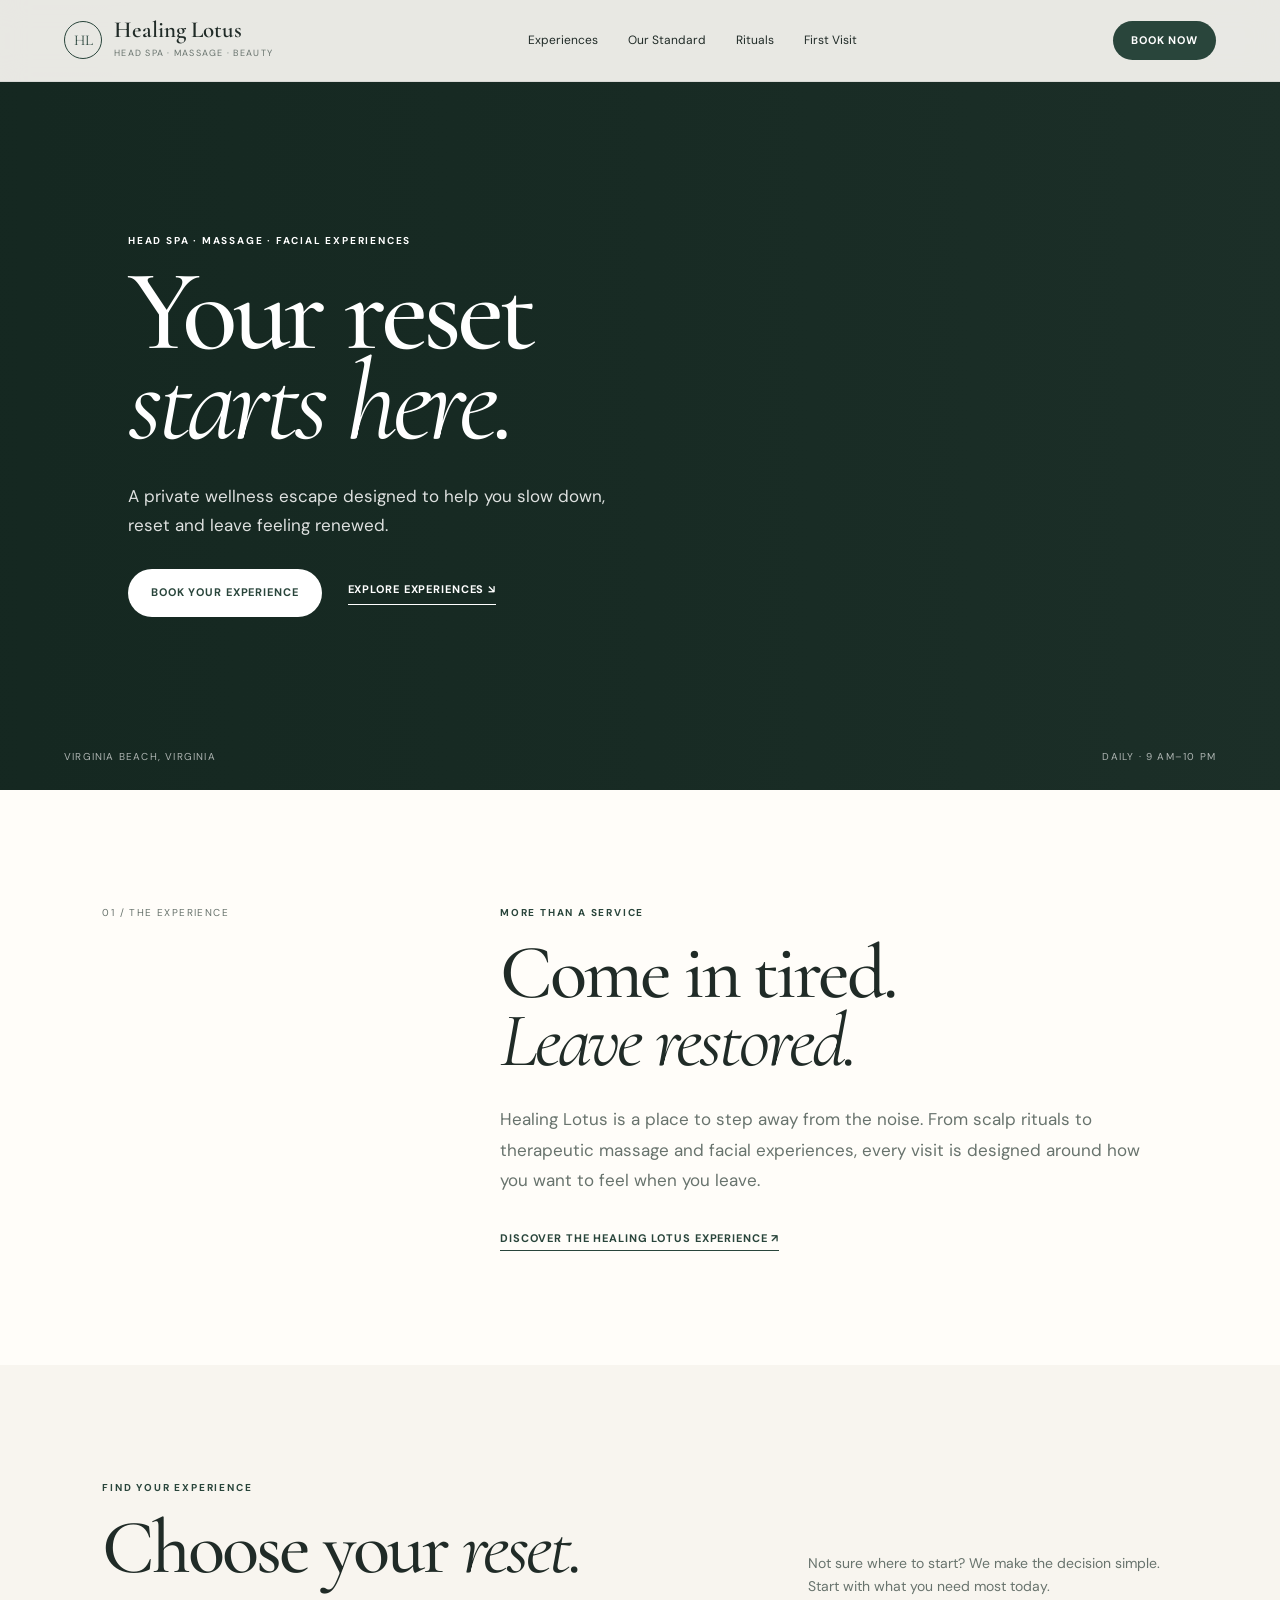
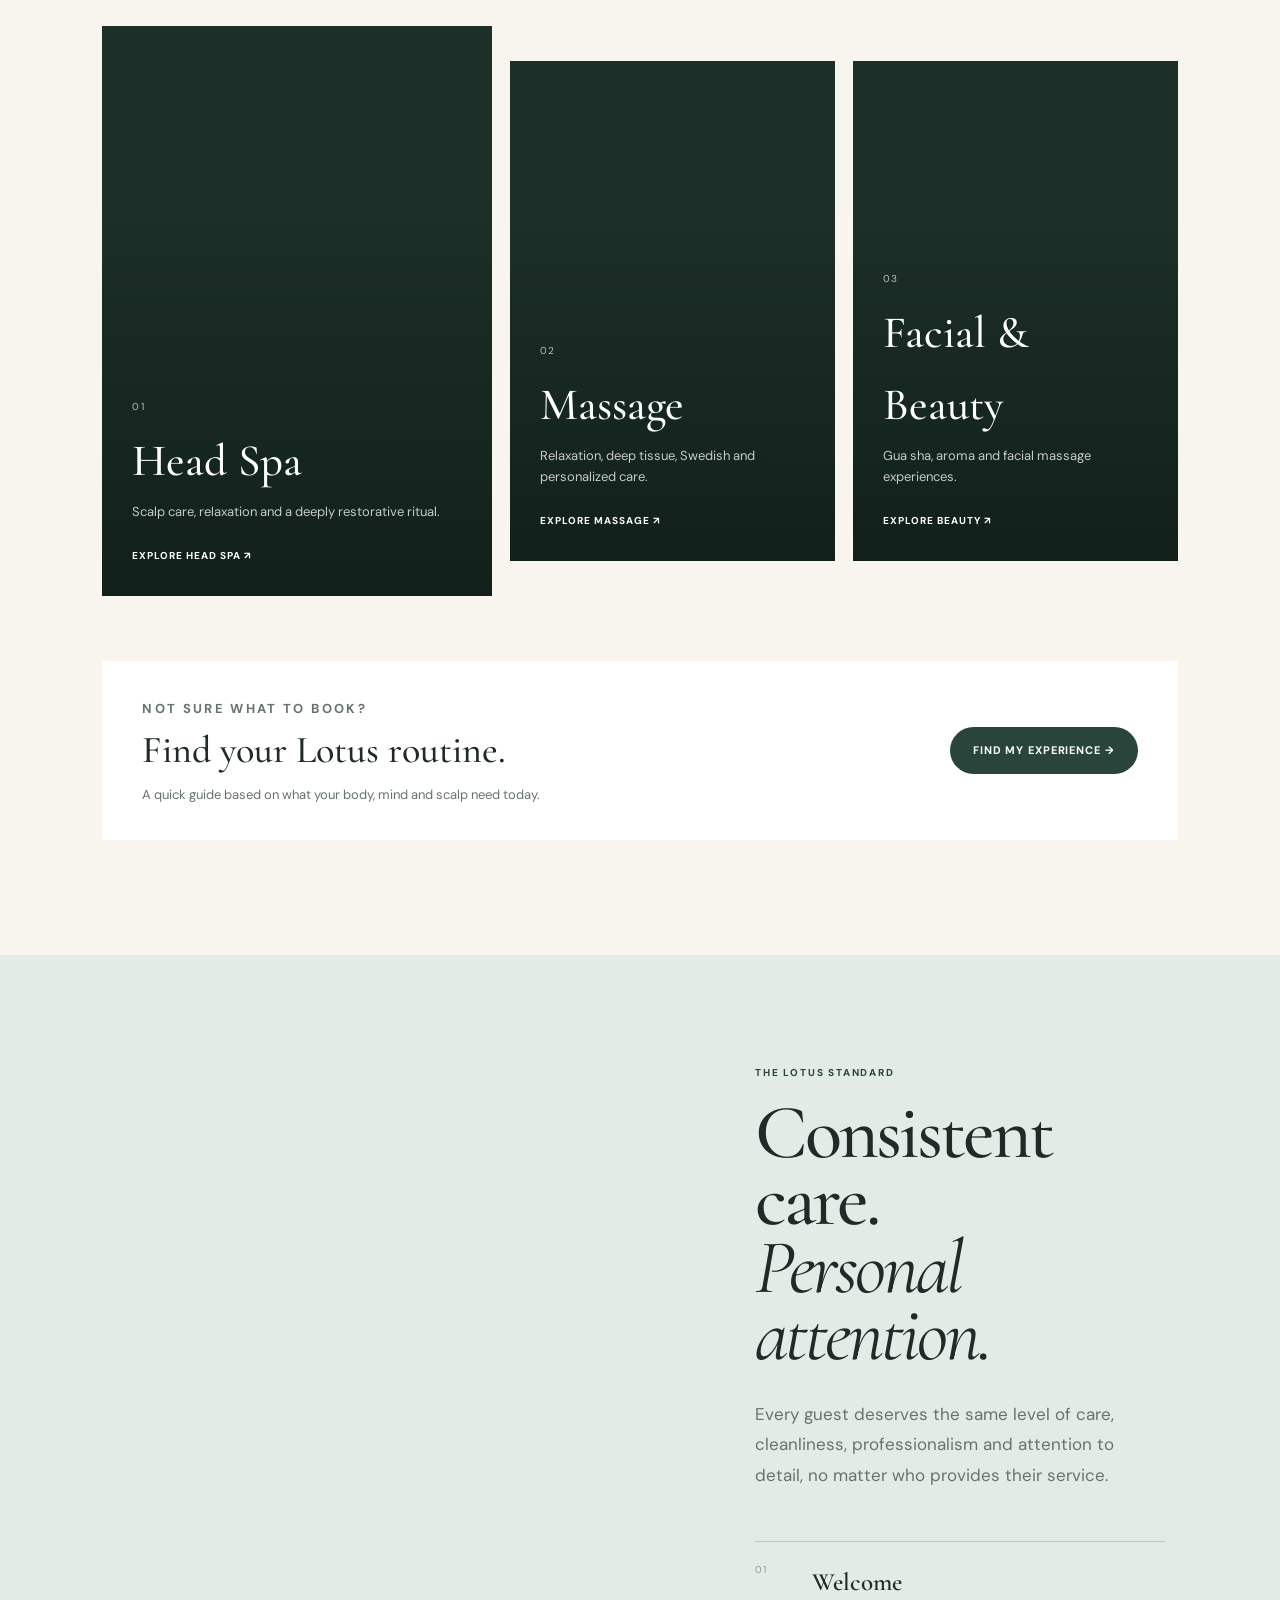
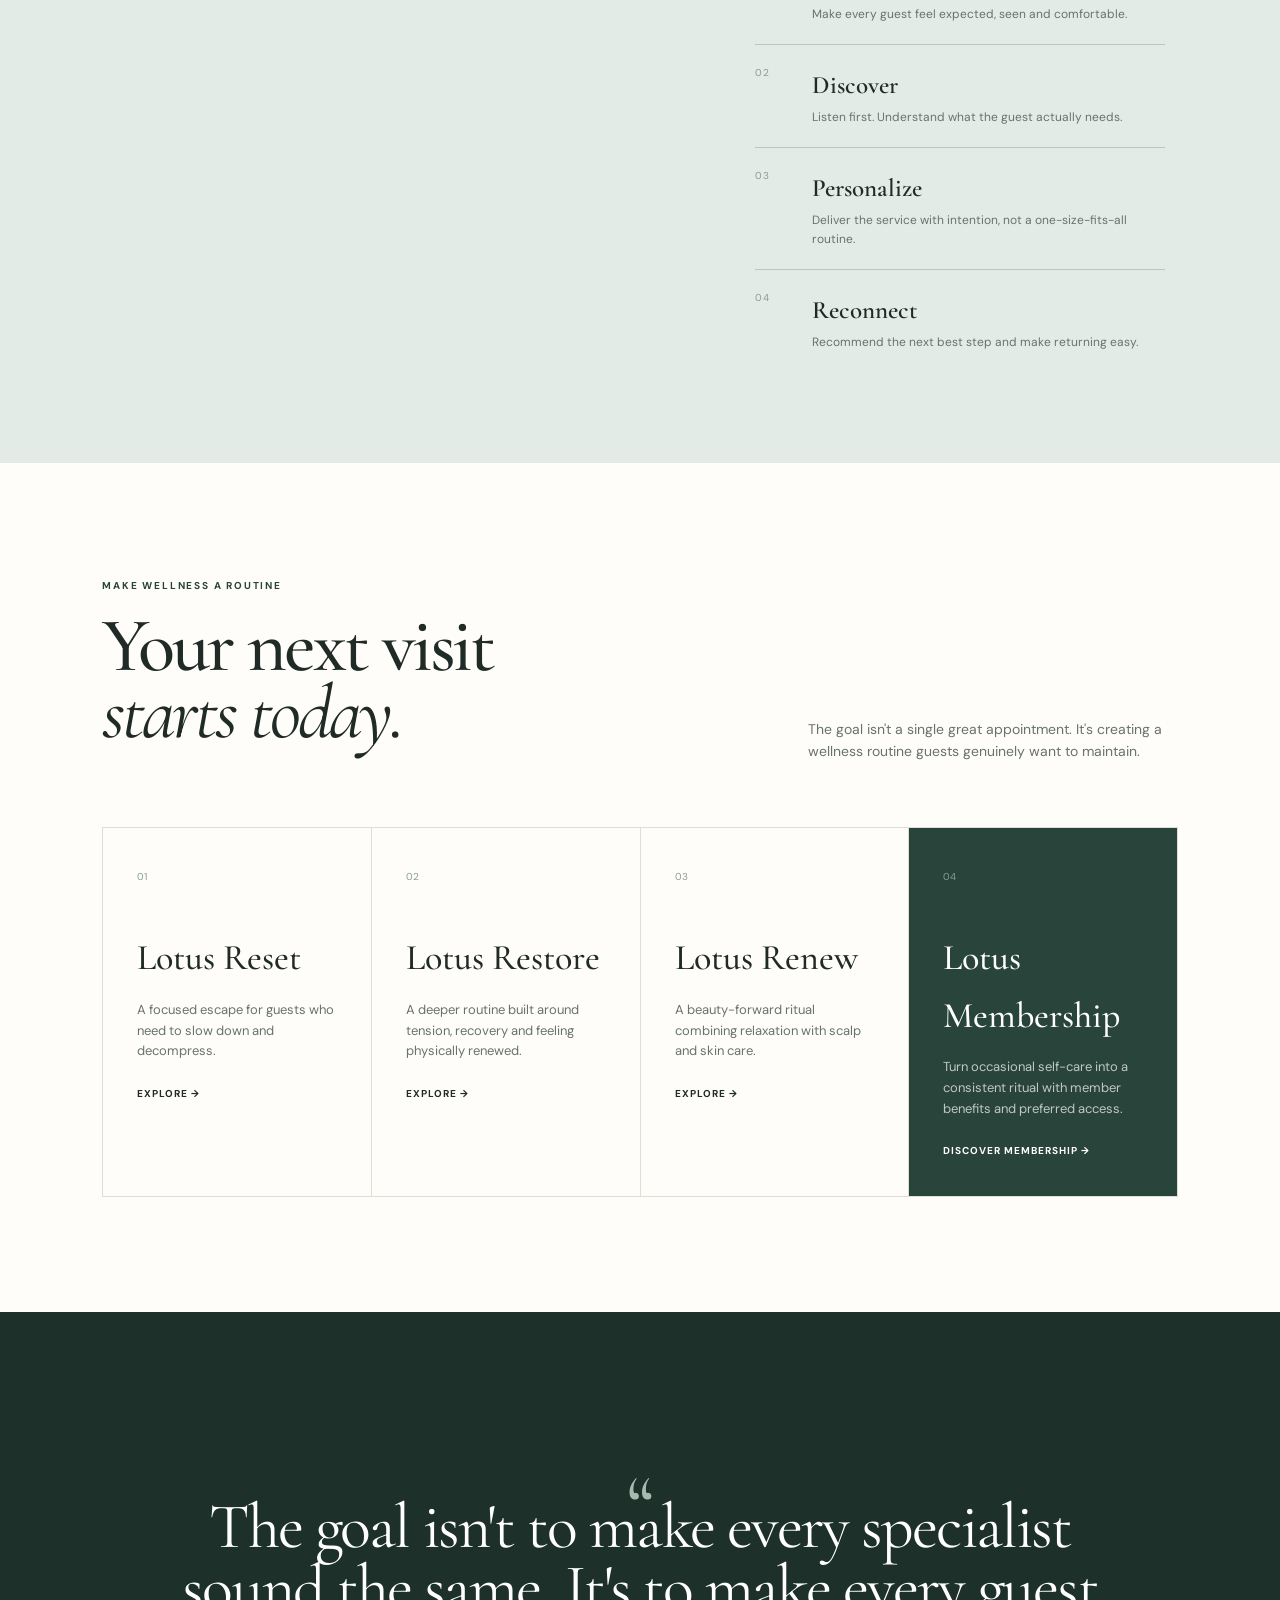
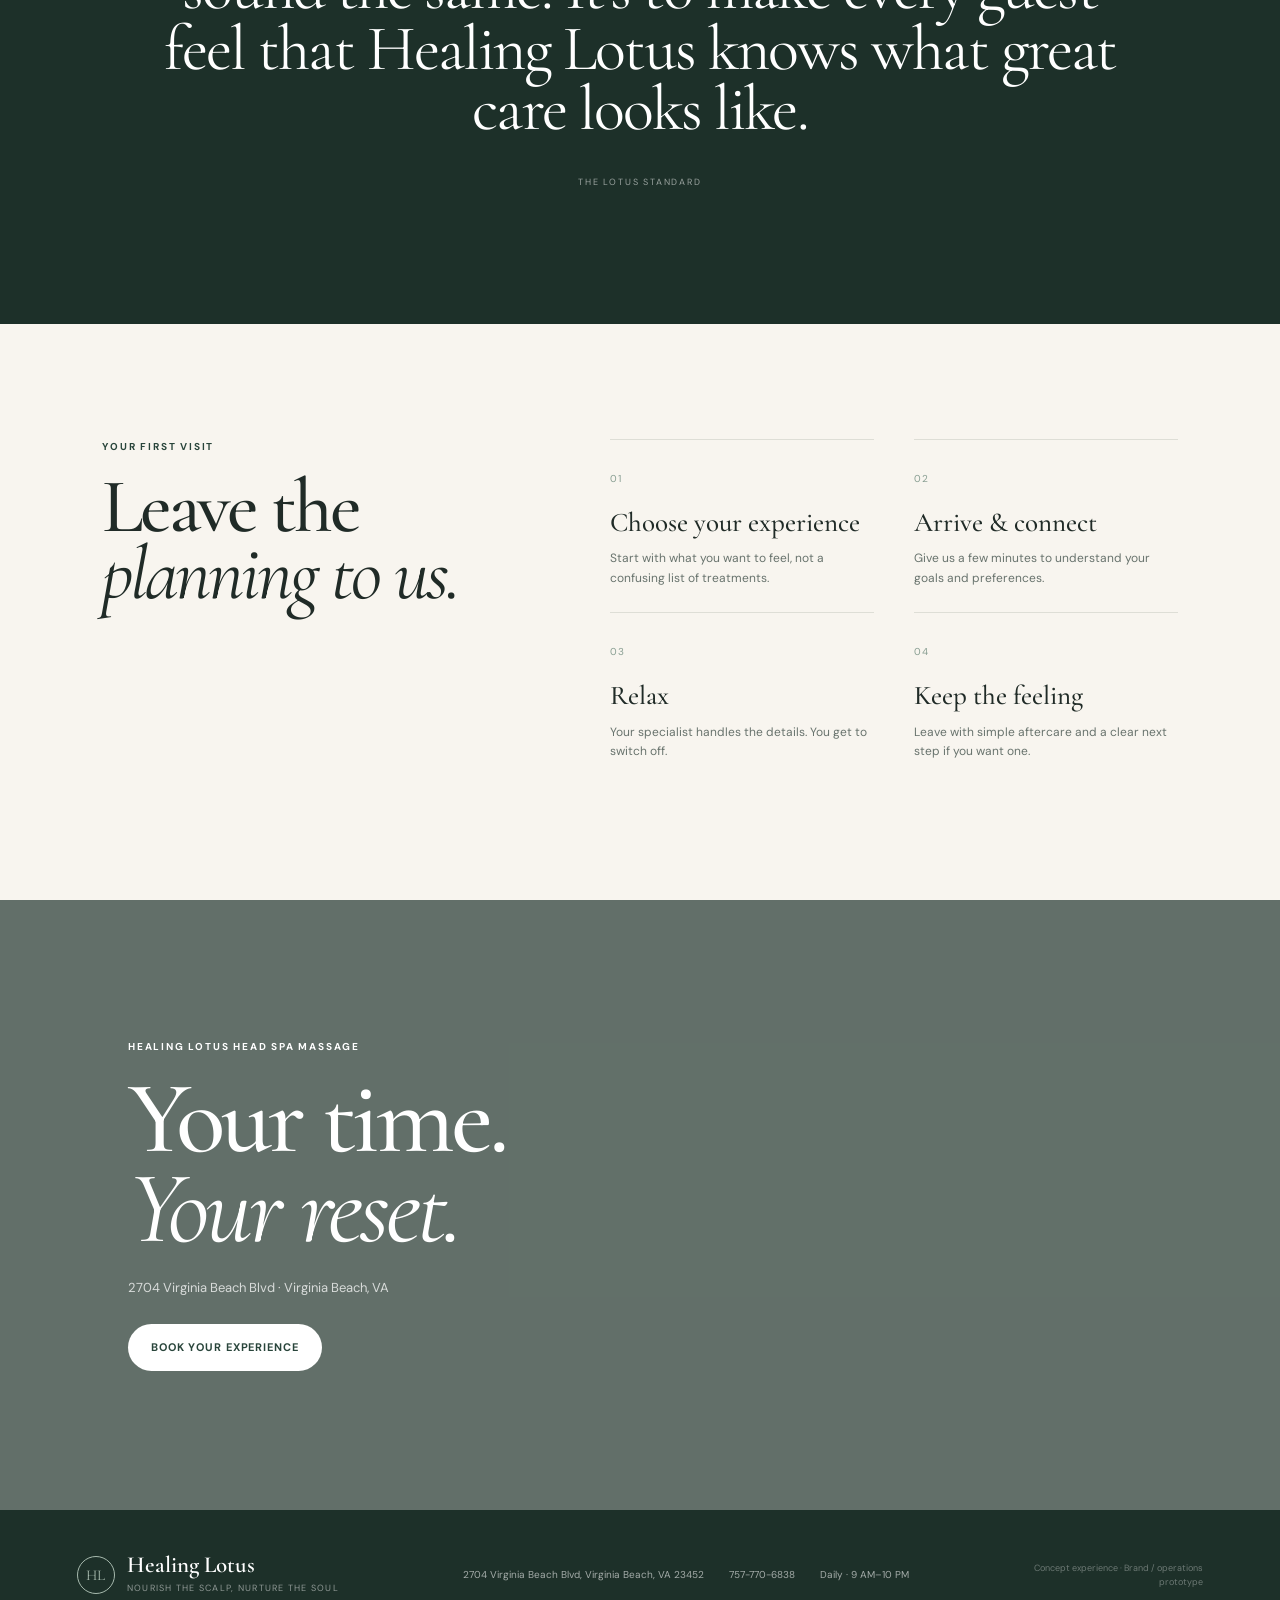
==== website/index.html @ fe90d226 "Add internal CSS styles to index.html Added CSS styles for layout and design improvements." ====
<!doctype html>
<html lang="en">
<head>
<meta charset="utf-8"><meta name="viewport" content="width=device-width, initial-scale=1">
<meta name="description" content="Healing Lotus Head Spa Massage — head spa, massage and facial experiences in Virginia Beach.">
<title>Healing Lotus | Your Reset Starts Here</title>
<link rel="preconnect" href="https://fonts.googleapis.com"><link rel="preconnect" href="https://fonts.gstatic.com" crossorigin>
<link href="https://fonts.googleapis.com/css2?family=Cormorant+Garamond:wght@400;500;600;700&family=DM+Sans:wght@400;500;600;700&display=swap" rel="stylesheet">
<style>
:root{--forest:#29453b;--deep:#1d3029;--sage:#879d91;--mist:#e3ebe6;--ivory:#f8f5ef;--paper:#fffdf9;--ink:#202b27;--muted:#68736d;--white:#fff;--line:#deded6;--serif:"Cormorant Garamond",Georgia,serif;--sans:"DM Sans",Arial,sans-serif}*{box-sizing:border-box}html{scroll-behavior:smooth}body{margin:0;background:var(--paper);color:var(--ink);font-family:var(--sans);line-height:1.6}a{color:inherit;text-decoration:none}.nav{height:82px;position:fixed;top:0;left:0;right:0;z-index:20;display:flex;align-items:center;justify-content:space-between;padding:0 5vw;background:rgba(255,253,249,.9);backdrop-filter:blur(14px);border-bottom:1px solid rgba(32,43,39,.08)}.brand,.footer-brand{display:flex;align-items:center;gap:12px}.brand-mark{display:grid;place-items:center;width:38px;height:38px;border:1px solid var(--forest);border-radius:50%;font-family:var(--serif);font-size:15px;color:var(--forest)}.brand strong,.footer-brand strong{display:block;font-family:var(--serif);font-size:23px;font-weight:600;line-height:.9}.brand small,.footer-brand small{display:block;font-size:9px;letter-spacing:.14em;text-transform:uppercase;color:var(--muted);margin-top:5px}.nav nav{display:flex;gap:30px;font-size:12px}.button{display:inline-flex;align-items:center;justify-content:center;gap:10px;padding:15px 23px;border-radius:999px;font-size:11px;font-weight:700;letter-spacing:.08em;text-transform:uppercase;transition:.25s}.button.dark{background:var(--forest);color:#fff}.button.dark:hover{background:var(--deep);transform:translateY(-2px)}.button.light{background:#fff;color:var(--forest)}.button.light:hover{transform:translateY(-2px)}.small{padding:11px 18px}.hero{height:790px;min-height:700px;position:relative;display:flex;align-items:center;overflow:hidden;background:var(--deep);color:#fff}.hero-bg,.hero-shade,.cta>div{position:absolute;inset:0}.hero-bg{background:url('https://images.unsplash.com/photo-1544161515-4ab6ce6db874?auto=format&fit=crop&w=2200&q=85') center/cover}.hero-shade{background:linear-gradient(90deg,rgba(20,39,32,.9),rgba(20,39,32,.58) 48%,rgba(20,39,32,.12))}.hero-content{position:relative;z-index:2;width:80%;margin:60px 0 0 10vw}.eyebrow{font-size:10px;font-weight:700;letter-spacing:.18em;color:var(--forest);margin:0 0 18px}.light{color:#fff}.hero h1{font-family:var(--serif);font-weight:500;font-size:clamp(74px,9vw,138px);line-height:.78;letter-spacing:-.045em;margin:0 0 35px}.hero h1 em,h2 em{font-style:italic;font-weight:400}.hero-copy{font-size:17px;line-height:1.7;max-width:510px;color:rgba(255,255,255,.86);margin:0 0 30px}.actions{display:flex;align-items:center;gap:26px}.text{font-size:11px;text-transform:uppercase;letter-spacing:.08em;font-weight:700;border-bottom:1px solid;padding-bottom:5px}.hero-bottom{position:absolute;z-index:3;bottom:25px;left:5vw;right:5vw;display:flex;justify-content:space-between;font-size:10px;letter-spacing:.12em;text-transform:uppercase;color:rgba(255,255,255,.65)}.section{padding:115px 8vw}.intro{display:grid;grid-template-columns:1fr 2.2fr;gap:7vw}.label{font-size:10px;letter-spacing:.14em;color:var(--muted)}h2{font-family:var(--serif);font-size:clamp(54px,6vw,92px);font-weight:500;line-height:.88;letter-spacing:-.04em;margin:0 0 30px}.lead{font-size:17px;line-height:1.8;color:var(--muted);max-width:670px;margin:0 0 28px}.dark-text{color:var(--forest);border-color:var(--forest)}.experiences{background:var(--ivory)}.heading{display:flex;justify-content:space-between;align-items:end;gap:50px;margin-bottom:50px}.heading>p{max-width:370px;color:var(--muted);font-size:14px}.experience-grid{display:grid;grid-template-columns:1.2fr 1fr 1fr;gap:18px}.card{height:500px;position:relative;overflow:hidden;color:#fff;background:var(--deep)}.card.tall{height:570px;margin-top:-35px}.card-bg{position:absolute;inset:0;background-size:cover;background-position:center;transition:.7s}.card:hover .card-bg{transform:scale(1.05)}.card-shade{position:absolute;inset:0;background:linear-gradient(0deg,rgba(16,30,25,.9),rgba(16,30,25,.05) 70%)}.card-content{position:absolute;left:30px;right:30px;bottom:30px}.card-content>span{font-size:10px;letter-spacing:.14em;opacity:.7}.card h3{font-family:var(--serif);font-size:45px;font-weight:500;margin:7px 0 5px}.card p{font-size:13px;color:rgba(255,255,255,.76);max-width:310px;margin:0 0 18px}.card a{font-size:10px;font-weight:700;letter-spacing:.1em;text-transform:uppercase}.quiz{margin-top:65px;padding:34px 40px;background:#fff;display:flex;align-items:center;justify-content:space-between;gap:30px}.quiz h3{font-family:var(--serif);font-size:38px;font-weight:500;margin:0}.quiz p{margin:4px 0 0;color:var(--muted);font-size:13px}.standard{display:grid;grid-template-columns:1fr 1fr;background:var(--mist)}.standard-image{min-height:760px;background:url('https://images.unsplash.com/photo-1540555700478-4be289fbecef?auto=format&fit=crop&w=1600&q=85') center/cover}.standard-copy{padding:110px 9vw 90px}.standards{margin-top:50px}.standards>div{border-top:1px solid rgba(41,69,59,.22);padding:20px 0;display:grid;grid-template-columns:45px 1fr;column-gap:12px}.standards span,.steps span{font-size:10px;letter-spacing:.1em;color:var(--sage)}.standards strong{font-family:var(--serif);font-size:25px;font-weight:600}.standards p{grid-column:2;margin:3px 0 0;font-size:12px;color:var(--muted)}.rituals{background:var(--paper)}.ritual-grid{display:grid;grid-template-columns:repeat(4,1fr);gap:1px;background:var(--line);border:1px solid var(--line)}.ritual-grid article{background:var(--paper);padding:34px;min-height:310px}.ritual-grid article>span{font-size:10px;color:var(--sage)}.ritual-grid h3{font-family:var(--serif);font-size:36px;font-weight:500;margin:42px 0 8px}.ritual-grid p{font-size:13px;color:var(--muted);min-height:66px}.ritual-grid a{font-size:10px;font-weight:700;letter-spacing:.1em;text-transform:uppercase}.ritual-grid .featured{background:var(--forest);color:#fff}.featured p{color:rgba(255,255,255,.7)!important}.quote{padding:125px 12vw;background:var(--deep);color:#fff;text-align:center}.quote>div{font-family:var(--serif);font-size:85px;height:60px;color:#a7baae}.quote blockquote{font-family:var(--serif);font-size:clamp(42px,5vw,72px);font-weight:400;line-height:.95;letter-spacing:-.03em;max-width:1050px;margin:0 auto 35px}.quote>p{font-size:9px;letter-spacing:.2em;color:rgba(255,255,255,.55)}.first{display:grid;grid-template-columns:1fr 1.4fr;gap:8vw;background:var(--ivory)}.steps{display:grid;grid-template-columns:1fr 1fr;gap:0 40px}.steps>div{border-top:1px solid var(--line);padding:24px 0}.steps h3{font-family:var(--serif);font-size:27px;font-weight:500;margin:12px 0 5px}.steps p{font-size:12px;color:var(--muted);margin:0}.cta{height:610px;position:relative;display:flex;align-items:center;overflow:hidden;color:#fff}.cta>div:first-child{background:url('https://images.unsplash.com/photo-1540555700478-4be289fbecef?auto=format&fit=crop&w=2000&q=85') center/cover}.cta .shade{background:rgba(24,45,37,.68)}.cta article{position:relative;z-index:2;margin-left:10vw}.cta h2{font-size:clamp(65px,8vw,115px);margin-bottom:25px}.cta article>p:not(.eyebrow){font-size:13px;color:rgba(255,255,255,.75);margin-bottom:25px}footer{background:var(--deep);color:#fff;padding:45px 6vw 30px;display:grid;grid-template-columns:1fr 1.5fr auto;gap:40px;align-items:center}.footer-brand .brand-mark{border-color:#a7baae;color:#a7baae}.footer-brand small{color:rgba(255,255,255,.5)}.footer-info{display:flex;gap:25px;flex-wrap:wrap;font-size:10px;color:rgba(255,255,255,.6)}footer>small{font-size:9px;color:rgba(255,255,255,.35);text-align:right;max-width:180px}@media(max-width:900px){.nav{padding:0 5vw}.nav nav{display:none}.hero{height:700px}.hero-content{margin-left:7vw;width:86%}.hero h1{font-size:76px}.section{padding:85px 7vw}.intro{grid-template-columns:1fr;gap:35px}.heading{display:block}.heading>p{margin-top:20px}.experience-grid{grid-template-columns:1fr 1fr}.card,.card.tall{height:480px;margin-top:0}.card:first-child{grid-column:span 2}.standard{grid-template-columns:1fr}.standard-image{min-height:480px}.standard-copy{padding:75px 7vw}.ritual-grid{grid-template-columns:1fr 1fr}.ritual-grid article{min-height:280px}.first{grid-template-columns:1fr;gap:45px}footer{grid-template-columns:1fr}footer>small{text-align:left}}@media(max-width:560px){.brand small{display:none}.nav .small{display:none}.hero{min-height:680px}.hero-content{margin-left:7vw}.hero h1{font-size:65px}.hero-copy{font-size:15px}.actions{align-items:flex-start;flex-direction:column;gap:18px}.hero-bottom{font-size:8px}.section{padding:70px 6vw}h2{font-size:56px}.experience-grid{grid-template-columns:1fr}.card:first-child{grid-column:auto}.card,.card.tall{height:450px}.quiz{display:block;padding:30px}.quiz .button{margin-top:25px}.standard-image{min-height:390px}.standard-copy{padding:65px 6vw}.ritual-grid{grid-template-columns:1fr}.ritual-grid article{min-height:250px}.steps{grid-template-columns:1fr}.cta{height:560px}.cta article{margin-left:7vw;margin-right:7vw}footer{padding:38px 6vw}.footer-info{display:grid;gap:10px}}

</style>
</head>
<body>
<header class="nav"><a class="brand" href="#"><span class="brand-mark">HL</span><span><strong>Healing Lotus</strong><small>Head Spa · Massage · Beauty</small></span></a><nav><a href="#experiences">Experiences</a><a href="#standard">Our Standard</a><a href="#rituals">Rituals</a><a href="#first-visit">First Visit</a></nav><a class="button dark small" href="https://www.fresha.com/" target="_blank" rel="noopener">Book Now</a></header>
<main>
<section class="hero"><div class="hero-bg"></div><div class="hero-shade"></div><div class="hero-content"><p class="eyebrow light">HEAD SPA · MASSAGE · FACIAL EXPERIENCES</p><h1>Your reset<br><em>starts here.</em></h1><p class="hero-copy">A private wellness escape designed to help you slow down, reset and leave feeling renewed.</p><div class="actions"><a class="button light" href="https://www.fresha.com/" target="_blank" rel="noopener">Book Your Experience</a><a class="text light" href="#experiences">Explore experiences <span>↘</span></a></div></div><div class="hero-bottom"><span>Virginia Beach, Virginia</span><span>Daily · 9 AM–10 PM</span></div></section>
<section class="intro section"><div class="label">01 / THE EXPERIENCE</div><div><p class="eyebrow">MORE THAN A SERVICE</p><h2>Come in tired.<br><em>Leave restored.</em></h2><p class="lead">Healing Lotus is a place to step away from the noise. From scalp rituals to therapeutic massage and facial experiences, every visit is designed around how you want to feel when you leave.</p><a class="text dark-text" href="#standard">Discover the Healing Lotus experience <span>↗</span></a></div></section>
<section class="experiences section" id="experiences"><div class="heading"><div><p class="eyebrow">FIND YOUR EXPERIENCE</p><h2>Choose your <em>reset.</em></h2></div><p>Not sure where to start? We make the decision simple. Start with what you need most today.</p></div><div class="experience-grid">
<article class="card tall"><div class="card-bg" style="background-image:url('https://images.unsplash.com/photo-1600334089648-b0d9d3028eb2?auto=format&fit=crop&w=1400&q=85')"></div><div class="card-shade"></div><div class="card-content"><span>01</span><h3>Head Spa</h3><p>Scalp care, relaxation and a deeply restorative ritual.</p><a href="https://www.fresha.com/" target="_blank">Explore Head Spa ↗</a></div></article>
<article class="card"><div class="card-bg" style="background-image:url('https://images.unsplash.com/photo-1519824145371-296894a0daa9?auto=format&fit=crop&w=1400&q=85')"></div><div class="card-shade"></div><div class="card-content"><span>02</span><h3>Massage</h3><p>Relaxation, deep tissue, Swedish and personalized care.</p><a href="https://www.fresha.com/" target="_blank">Explore Massage ↗</a></div></article>
<article class="card"><div class="card-bg" style="background-image:url('https://images.unsplash.com/photo-1570172619644-dfd03ed5d881?auto=format&fit=crop&w=1400&q=85')"></div><div class="card-shade"></div><div class="card-content"><span>03</span><h3>Facial & Beauty</h3><p>Gua sha, aroma and facial massage experiences.</p><a href="https://www.fresha.com/" target="_blank">Explore Beauty ↗</a></div></article></div>
<div class="quiz"><div><p class="eyebrow">NOT SURE WHAT TO BOOK?</p><h3>Find your Lotus routine.</h3><p>A quick guide based on what your body, mind and scalp need today.</p></div><a class="button dark" href="#rituals">Find My Experience →</a></div></section>
<section class="standard"><div class="standard-image"></div><div class="standard-copy"><p class="eyebrow">THE LOTUS STANDARD</p><h2>Consistent care.<br><em>Personal attention.</em></h2><p class="lead">Every guest deserves the same level of care, cleanliness, professionalism and attention to detail, no matter who provides their service.</p><div class="standards"><div><span>01</span><strong>Welcome</strong><p>Make every guest feel expected, seen and comfortable.</p></div><div><span>02</span><strong>Discover</strong><p>Listen first. Understand what the guest actually needs.</p></div><div><span>03</span><strong>Personalize</strong><p>Deliver the service with intention, not a one-size-fits-all routine.</p></div><div><span>04</span><strong>Reconnect</strong><p>Recommend the next best step and make returning easy.</p></div></div></div></section>
<section class="rituals section" id="rituals"><div class="heading"><div><p class="eyebrow">MAKE WELLNESS A ROUTINE</p><h2>Your next visit<br><em>starts today.</em></h2></div><p>The goal isn't a single great appointment. It's creating a wellness routine guests genuinely want to maintain.</p></div><div class="ritual-grid"><article><span>01</span><h3>Lotus Reset</h3><p>A focused escape for guests who need to slow down and decompress.</p><a href="https://www.fresha.com/" target="_blank">Explore →</a></article><article><span>02</span><h3>Lotus Restore</h3><p>A deeper routine built around tension, recovery and feeling physically renewed.</p><a href="https://www.fresha.com/" target="_blank">Explore →</a></article><article><span>03</span><h3>Lotus Renew</h3><p>A beauty-forward ritual combining relaxation with scalp and skin care.</p><a href="https://www.fresha.com/" target="_blank">Explore →</a></article><article class="featured"><span>04</span><h3>Lotus Membership</h3><p>Turn occasional self-care into a consistent ritual with member benefits and preferred access.</p><a href="#first-visit">Discover membership →</a></article></div></section>
<section class="quote"><div>“</div><blockquote>The goal isn't to make every specialist sound the same. It's to make every guest feel that Healing Lotus knows what great care looks like.</blockquote><p>THE LOTUS STANDARD</p></section>
<section class="first section" id="first-visit"><div><p class="eyebrow">YOUR FIRST VISIT</p><h2>Leave the<br><em>planning to us.</em></h2></div><div class="steps"><div><span>01</span><h3>Choose your experience</h3><p>Start with what you want to feel, not a confusing list of treatments.</p></div><div><span>02</span><h3>Arrive & connect</h3><p>Give us a few minutes to understand your goals and preferences.</p></div><div><span>03</span><h3>Relax</h3><p>Your specialist handles the details. You get to switch off.</p></div><div><span>04</span><h3>Keep the feeling</h3><p>Leave with simple aftercare and a clear next step if you want one.</p></div></div></section>
<section class="cta"><div></div><div class="shade"></div><article><p class="eyebrow light">HEALING LOTUS HEAD SPA MASSAGE</p><h2>Your time.<br><em>Your reset.</em></h2><p>2704 Virginia Beach Blvd · Virginia Beach, VA</p><a class="button light" href="https://www.fresha.com/" target="_blank">Book Your Experience</a></article></section>
</main>
<footer><div class="footer-brand"><span class="brand-mark">HL</span><div><strong>Healing Lotus</strong><small>Nourish the Scalp, Nurture the Soul</small></div></div><div class="footer-info"><span>2704 Virginia Beach Blvd, Virginia Beach, VA 23452</span><span>757-770-6838</span><span>Daily · 9 AM–10 PM</span></div><small>Concept experience · Brand / operations prototype</small></footer>
</body></html>
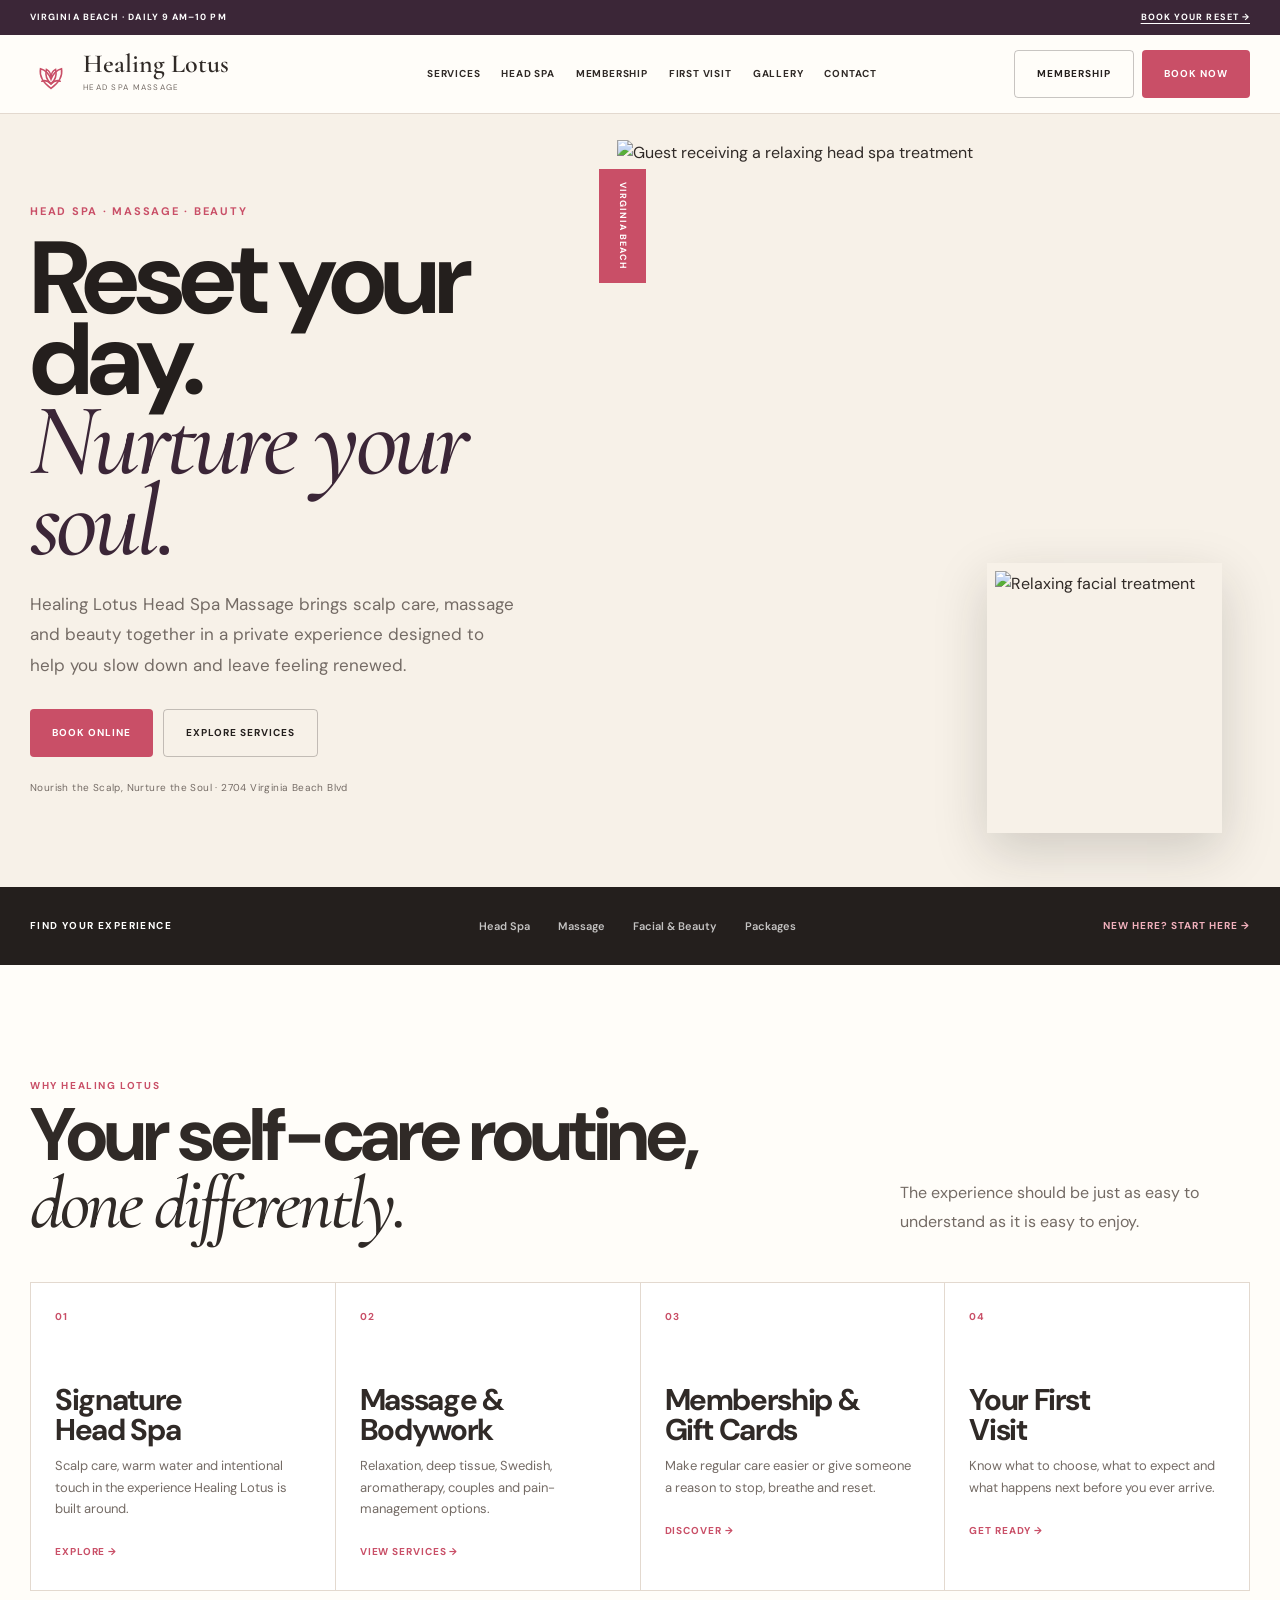
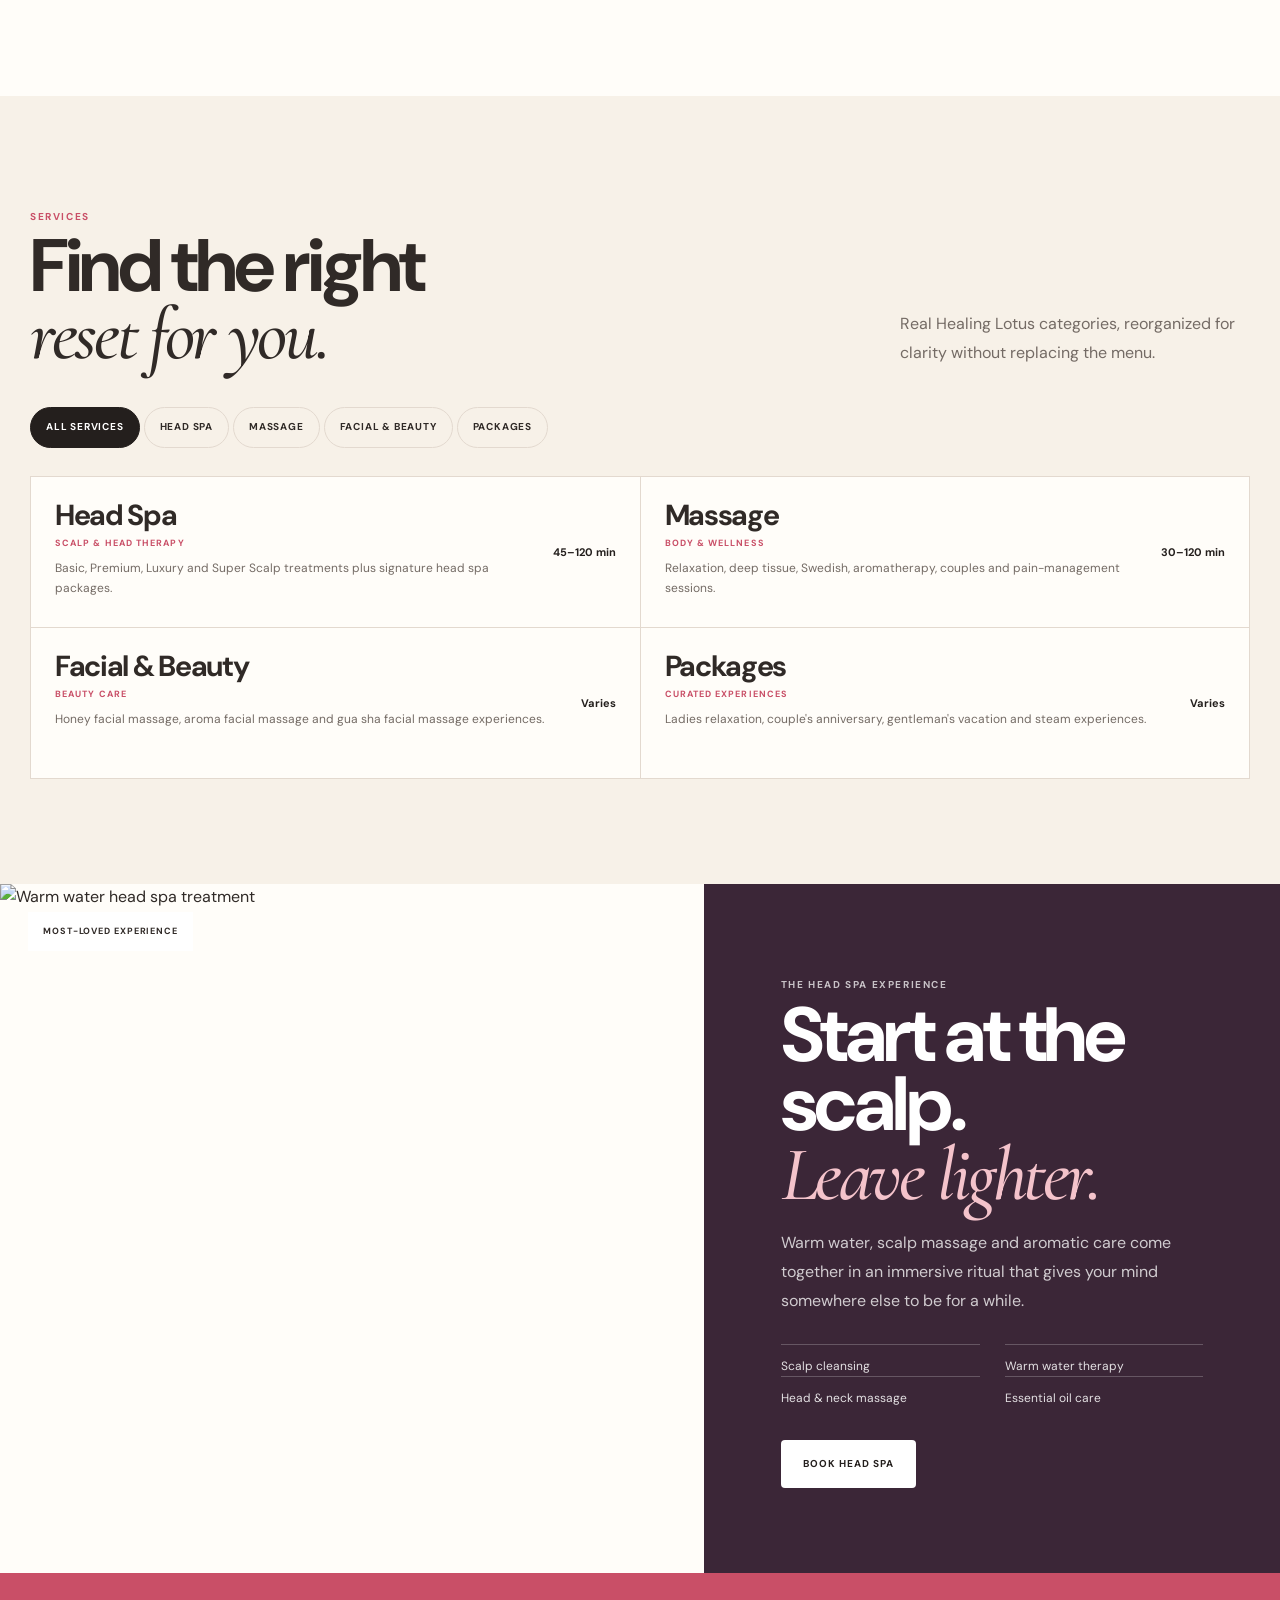
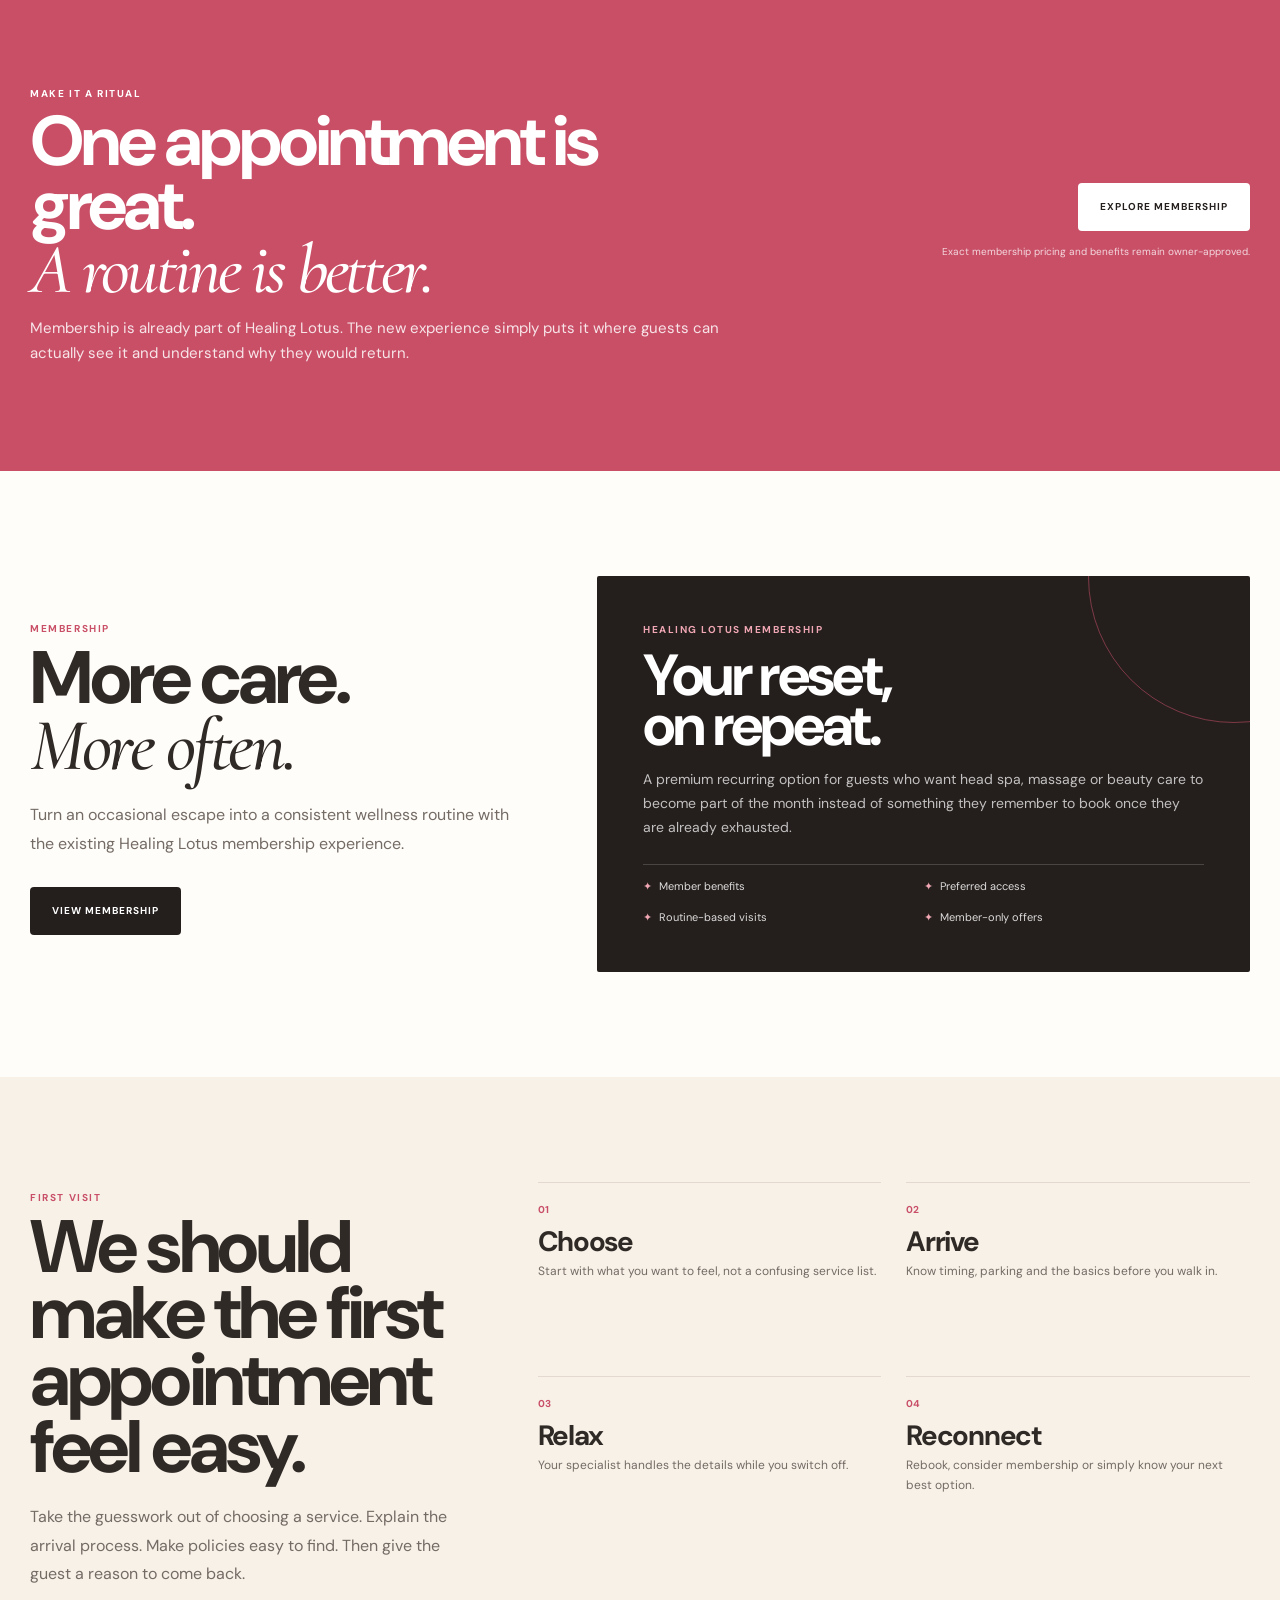
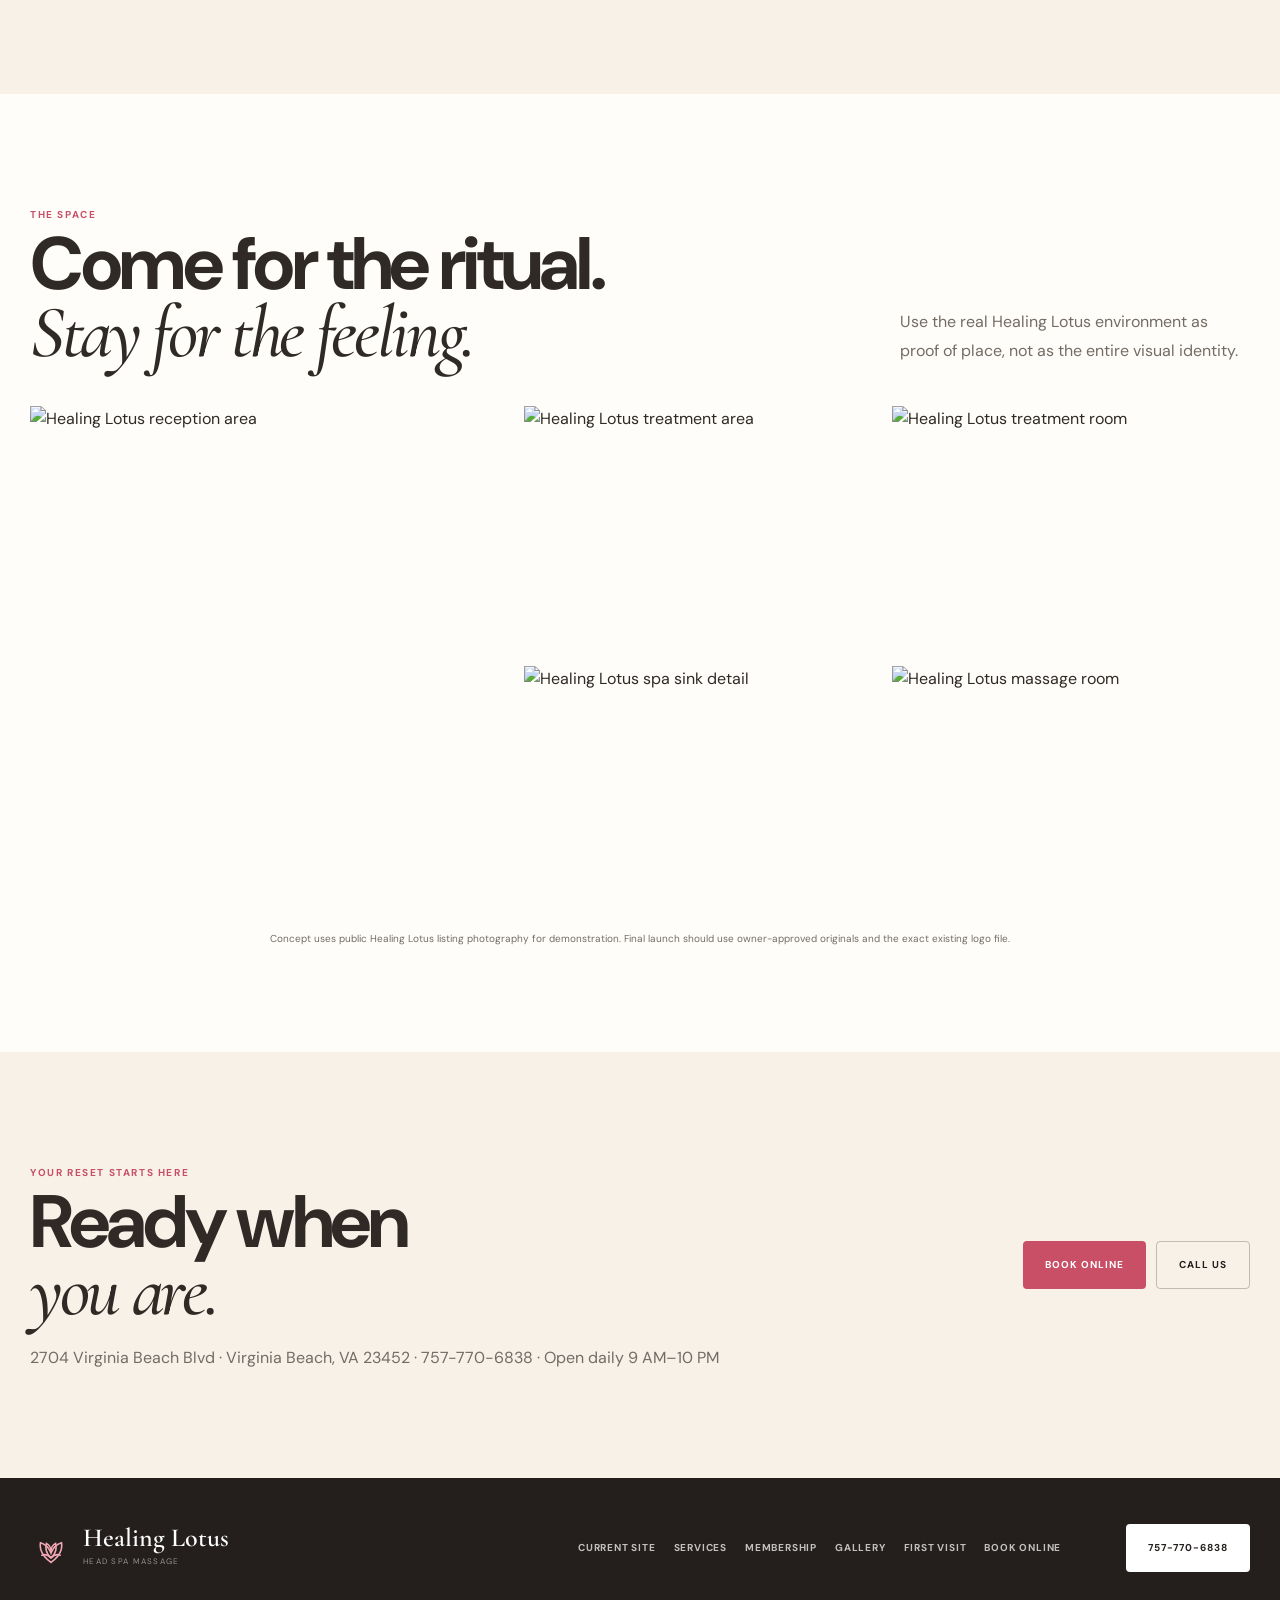
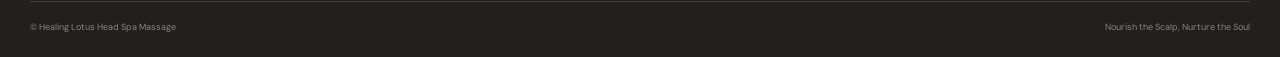
==== commit 017bd662: "Add files via upload" ====
--- a/website/index.html
+++ b/website/index.html
@@ -1,31 +1,76 @@
 <!doctype html>
 <html lang="en">
 <head>
-<meta charset="utf-8"><meta name="viewport" content="width=device-width, initial-scale=1">
-<meta name="description" content="Healing Lotus Head Spa Massage — head spa, massage and facial experiences in Virginia Beach.">
-<title>Healing Lotus | Your Reset Starts Here</title>
-<link rel="preconnect" href="https://fonts.googleapis.com"><link rel="preconnect" href="https://fonts.gstatic.com" crossorigin>
-<link href="https://fonts.googleapis.com/css2?family=Cormorant+Garamond:wght@400;500;600;700&family=DM+Sans:wght@400;500;600;700&display=swap" rel="stylesheet">
+<meta charset="utf-8">
+<meta name="viewport" content="width=device-width,initial-scale=1">
+<meta name="theme-color" content="#241F1D">
+<title>Healing Lotus Head Spa Massage | Virginia Beach</title>
+<link rel="preconnect" href="https://fonts.googleapis.com">
+<link rel="preconnect" href="https://fonts.gstatic.com" crossorigin>
+<link href="https://fonts.googleapis.com/css2?family=Cormorant+Garamond:ital,wght@0,500;0,600;1,500&family=DM+Sans:wght@400;500;600;700&display=swap" rel="stylesheet">
 <style>
-:root{--forest:#29453b;--deep:#1d3029;--sage:#879d91;--mist:#e3ebe6;--ivory:#f8f5ef;--paper:#fffdf9;--ink:#202b27;--muted:#68736d;--white:#fff;--line:#deded6;--serif:"Cormorant Garamond",Georgia,serif;--sans:"DM Sans",Arial,sans-serif}*{box-sizing:border-box}html{scroll-behavior:smooth}body{margin:0;background:var(--paper);color:var(--ink);font-family:var(--sans);line-height:1.6}a{color:inherit;text-decoration:none}.nav{height:82px;position:fixed;top:0;left:0;right:0;z-index:20;display:flex;align-items:center;justify-content:space-between;padding:0 5vw;background:rgba(255,253,249,.9);backdrop-filter:blur(14px);border-bottom:1px solid rgba(32,43,39,.08)}.brand,.footer-brand{display:flex;align-items:center;gap:12px}.brand-mark{display:grid;place-items:center;width:38px;height:38px;border:1px solid var(--forest);border-radius:50%;font-family:var(--serif);font-size:15px;color:var(--forest)}.brand strong,.footer-brand strong{display:block;font-family:var(--serif);font-size:23px;font-weight:600;line-height:.9}.brand small,.footer-brand small{display:block;font-size:9px;letter-spacing:.14em;text-transform:uppercase;color:var(--muted);margin-top:5px}.nav nav{display:flex;gap:30px;font-size:12px}.button{display:inline-flex;align-items:center;justify-content:center;gap:10px;padding:15px 23px;border-radius:999px;font-size:11px;font-weight:700;letter-spacing:.08em;text-transform:uppercase;transition:.25s}.button.dark{background:var(--forest);color:#fff}.button.dark:hover{background:var(--deep);transform:translateY(-2px)}.button.light{background:#fff;color:var(--forest)}.button.light:hover{transform:translateY(-2px)}.small{padding:11px 18px}.hero{height:790px;min-height:700px;position:relative;display:flex;align-items:center;overflow:hidden;background:var(--deep);color:#fff}.hero-bg,.hero-shade,.cta>div{position:absolute;inset:0}.hero-bg{background:url('https://images.unsplash.com/photo-1544161515-4ab6ce6db874?auto=format&fit=crop&w=2200&q=85') center/cover}.hero-shade{background:linear-gradient(90deg,rgba(20,39,32,.9),rgba(20,39,32,.58) 48%,rgba(20,39,32,.12))}.hero-content{position:relative;z-index:2;width:80%;margin:60px 0 0 10vw}.eyebrow{font-size:10px;font-weight:700;letter-spacing:.18em;color:var(--forest);margin:0 0 18px}.light{color:#fff}.hero h1{font-family:var(--serif);font-weight:500;font-size:clamp(74px,9vw,138px);line-height:.78;letter-spacing:-.045em;margin:0 0 35px}.hero h1 em,h2 em{font-style:italic;font-weight:400}.hero-copy{font-size:17px;line-height:1.7;max-width:510px;color:rgba(255,255,255,.86);margin:0 0 30px}.actions{display:flex;align-items:center;gap:26px}.text{font-size:11px;text-transform:uppercase;letter-spacing:.08em;font-weight:700;border-bottom:1px solid;padding-bottom:5px}.hero-bottom{position:absolute;z-index:3;bottom:25px;left:5vw;right:5vw;display:flex;justify-content:space-between;font-size:10px;letter-spacing:.12em;text-transform:uppercase;color:rgba(255,255,255,.65)}.section{padding:115px 8vw}.intro{display:grid;grid-template-columns:1fr 2.2fr;gap:7vw}.label{font-size:10px;letter-spacing:.14em;color:var(--muted)}h2{font-family:var(--serif);font-size:clamp(54px,6vw,92px);font-weight:500;line-height:.88;letter-spacing:-.04em;margin:0 0 30px}.lead{font-size:17px;line-height:1.8;color:var(--muted);max-width:670px;margin:0 0 28px}.dark-text{color:var(--forest);border-color:var(--forest)}.experiences{background:var(--ivory)}.heading{display:flex;justify-content:space-between;align-items:end;gap:50px;margin-bottom:50px}.heading>p{max-width:370px;color:var(--muted);font-size:14px}.experience-grid{display:grid;grid-template-columns:1.2fr 1fr 1fr;gap:18px}.card{height:500px;position:relative;overflow:hidden;color:#fff;background:var(--deep)}.card.tall{height:570px;margin-top:-35px}.card-bg{position:absolute;inset:0;background-size:cover;background-position:center;transition:.7s}.card:hover .card-bg{transform:scale(1.05)}.card-shade{position:absolute;inset:0;background:linear-gradient(0deg,rgba(16,30,25,.9),rgba(16,30,25,.05) 70%)}.card-content{position:absolute;left:30px;right:30px;bottom:30px}.card-content>span{font-size:10px;letter-spacing:.14em;opacity:.7}.card h3{font-family:var(--serif);font-size:45px;font-weight:500;margin:7px 0 5px}.card p{font-size:13px;color:rgba(255,255,255,.76);max-width:310px;margin:0 0 18px}.card a{font-size:10px;font-weight:700;letter-spacing:.1em;text-transform:uppercase}.quiz{margin-top:65px;padding:34px 40px;background:#fff;display:flex;align-items:center;justify-content:space-between;gap:30px}.quiz h3{font-family:var(--serif);font-size:38px;font-weight:500;margin:0}.quiz p{margin:4px 0 0;color:var(--muted);font-size:13px}.standard{display:grid;grid-template-columns:1fr 1fr;background:var(--mist)}.standard-image{min-height:760px;background:url('https://images.unsplash.com/photo-1540555700478-4be289fbecef?auto=format&fit=crop&w=1600&q=85') center/cover}.standard-copy{padding:110px 9vw 90px}.standards{margin-top:50px}.standards>div{border-top:1px solid rgba(41,69,59,.22);padding:20px 0;display:grid;grid-template-columns:45px 1fr;column-gap:12px}.standards span,.steps span{font-size:10px;letter-spacing:.1em;color:var(--sage)}.standards strong{font-family:var(--serif);font-size:25px;font-weight:600}.standards p{grid-column:2;margin:3px 0 0;font-size:12px;color:var(--muted)}.rituals{background:var(--paper)}.ritual-grid{display:grid;grid-template-columns:repeat(4,1fr);gap:1px;background:var(--line);border:1px solid var(--line)}.ritual-grid article{background:var(--paper);padding:34px;min-height:310px}.ritual-grid article>span{font-size:10px;color:var(--sage)}.ritual-grid h3{font-family:var(--serif);font-size:36px;font-weight:500;margin:42px 0 8px}.ritual-grid p{font-size:13px;color:var(--muted);min-height:66px}.ritual-grid a{font-size:10px;font-weight:700;letter-spacing:.1em;text-transform:uppercase}.ritual-grid .featured{background:var(--forest);color:#fff}.featured p{color:rgba(255,255,255,.7)!important}.quote{padding:125px 12vw;background:var(--deep);color:#fff;text-align:center}.quote>div{font-family:var(--serif);font-size:85px;height:60px;color:#a7baae}.quote blockquote{font-family:var(--serif);font-size:clamp(42px,5vw,72px);font-weight:400;line-height:.95;letter-spacing:-.03em;max-width:1050px;margin:0 auto 35px}.quote>p{font-size:9px;letter-spacing:.2em;color:rgba(255,255,255,.55)}.first{display:grid;grid-template-columns:1fr 1.4fr;gap:8vw;background:var(--ivory)}.steps{display:grid;grid-template-columns:1fr 1fr;gap:0 40px}.steps>div{border-top:1px solid var(--line);padding:24px 0}.steps h3{font-family:var(--serif);font-size:27px;font-weight:500;margin:12px 0 5px}.steps p{font-size:12px;color:var(--muted);margin:0}.cta{height:610px;position:relative;display:flex;align-items:center;overflow:hidden;color:#fff}.cta>div:first-child{background:url('https://images.unsplash.com/photo-1540555700478-4be289fbecef?auto=format&fit=crop&w=2000&q=85') center/cover}.cta .shade{background:rgba(24,45,37,.68)}.cta article{position:relative;z-index:2;margin-left:10vw}.cta h2{font-size:clamp(65px,8vw,115px);margin-bottom:25px}.cta article>p:not(.eyebrow){font-size:13px;color:rgba(255,255,255,.75);margin-bottom:25px}footer{background:var(--deep);color:#fff;padding:45px 6vw 30px;display:grid;grid-template-columns:1fr 1.5fr auto;gap:40px;align-items:center}.footer-brand .brand-mark{border-color:#a7baae;color:#a7baae}.footer-brand small{color:rgba(255,255,255,.5)}.footer-info{display:flex;gap:25px;flex-wrap:wrap;font-size:10px;color:rgba(255,255,255,.6)}footer>small{font-size:9px;color:rgba(255,255,255,.35);text-align:right;max-width:180px}@media(max-width:900px){.nav{padding:0 5vw}.nav nav{display:none}.hero{height:700px}.hero-content{margin-left:7vw;width:86%}.hero h1{font-size:76px}.section{padding:85px 7vw}.intro{grid-template-columns:1fr;gap:35px}.heading{display:block}.heading>p{margin-top:20px}.experience-grid{grid-template-columns:1fr 1fr}.card,.card.tall{height:480px;margin-top:0}.card:first-child{grid-column:span 2}.standard{grid-template-columns:1fr}.standard-image{min-height:480px}.standard-copy{padding:75px 7vw}.ritual-grid{grid-template-columns:1fr 1fr}.ritual-grid article{min-height:280px}.first{grid-template-columns:1fr;gap:45px}footer{grid-template-columns:1fr}footer>small{text-align:left}}@media(max-width:560px){.brand small{display:none}.nav .small{display:none}.hero{min-height:680px}.hero-content{margin-left:7vw}.hero h1{font-size:65px}.hero-copy{font-size:15px}.actions{align-items:flex-start;flex-direction:column;gap:18px}.hero-bottom{font-size:8px}.section{padding:70px 6vw}h2{font-size:56px}.experience-grid{grid-template-columns:1fr}.card:first-child{grid-column:auto}.card,.card.tall{height:450px}.quiz{display:block;padding:30px}.quiz .button{margin-top:25px}.standard-image{min-height:390px}.standard-copy{padding:65px 6vw}.ritual-grid{grid-template-columns:1fr}.ritual-grid article{min-height:250px}.steps{grid-template-columns:1fr}.cta{height:560px}.cta article{margin-left:7vw;margin-right:7vw}footer{padding:38px 6vw}.footer-info{display:grid;gap:10px}}
-
+:root{
+ --black:#241f1d;--ink:#302a27;--muted:#746b65;--cream:#f7f1e8;--paper:#fffdf9;
+ --rose:#c94f67;--rose-soft:#f2dfe2;--plum:#3b2637;--plum-2:#5a354c;
+ --teal:#34564e;--gold:#b39464;--line:#e3d9cf;--white:#fff;
+ --sans:"DM Sans",Arial,sans-serif;--serif:"Cormorant Garamond",Georgia,serif;
+}
+*{box-sizing:border-box}
+html{scroll-behavior:smooth;background:var(--cream)}
+body{margin:0;color:var(--ink);background:var(--paper);font-family:var(--sans);font-size:16px;line-height:1.65;-webkit-font-smoothing:antialiased}
+a{text-decoration:none;color:inherit}img{display:block;width:100%;height:100%;object-fit:cover}
+button{font:inherit}.container{width:min(1220px,calc(100% - 48px));margin:0 auto}.section{padding:105px 0}.eyebrow{font-size:10px;font-weight:700;letter-spacing:.16em;text-transform:uppercase;line-height:1.2}.eyebrow.rose{color:var(--rose)}.eyebrow.light{color:rgba(255,255,255,.72)}
+h1,h2,h3{margin:0;letter-spacing:-.045em}.serif{font-family:var(--serif);font-style:italic;font-weight:500}
+h2{font-size:clamp(46px,5.8vw,82px);line-height:.9}.lead{color:var(--muted);font-size:16px;line-height:1.8;margin:0}.btn{display:inline-flex;align-items:center;justify-content:center;gap:8px;min-height:48px;padding:0 22px;border-radius:4px;font-size:10px;font-weight:700;letter-spacing:.1em;text-transform:uppercase;transition:.2s ease}.btn:hover{transform:translateY(-2px)}.btn-pink{background:var(--rose);color:white}.btn-pink:hover{background:#ad3d54}.btn-dark{background:var(--black);color:white}.btn-white{background:white;color:var(--black)}.btn-outline{border:1px solid rgba(36,31,29,.25);color:var(--black)}.btn-outline:hover{background:rgba(36,31,29,.04)}
+/* utility strip inspired by modern retail/personal-care brands */
+.utility{height:35px;background:var(--plum);color:white;font-size:9px;font-weight:700;letter-spacing:.12em;text-transform:uppercase}.utility .container{height:100%;display:flex;align-items:center;justify-content:space-between;gap:15px}.utility a{text-decoration:underline;text-underline-offset:3px}
+header{position:sticky;top:0;z-index:50;background:rgba(255,253,249,.97);backdrop-filter:blur(10px);border-bottom:1px solid var(--line)}.header-inner{min-height:78px;display:flex;align-items:center;justify-content:space-between;gap:25px}.brand{display:flex;align-items:center;gap:11px;min-width:260px}.brand-icon{width:42px;height:42px;color:var(--rose)}.brand-name{display:block;font-family:var(--serif);font-size:26px;line-height:.88;font-weight:600}.brand-sub{display:block;margin-top:5px;font-size:8px;letter-spacing:.16em;text-transform:uppercase;color:var(--muted)}.nav{display:flex;align-items:center;gap:21px;font-size:10px;font-weight:700;letter-spacing:.08em;text-transform:uppercase}.nav a:hover{color:var(--rose)}.header-right{display:flex;align-items:center;gap:8px}.menu{display:none;border:0;background:transparent;font-size:25px}
+/* hero: bold editorial + lifestyle image, not facility photography */
+.hero{background:var(--cream);overflow:hidden}.hero-grid{display:grid;grid-template-columns:.93fr 1.07fr;min-height:680px}.hero-copy{display:flex;align-items:center;padding:88px 6vw 90px 0}.hero-copy-inner{max-width:650px}.hero-kicker{margin-bottom:18px;color:var(--rose);font-size:11px;font-weight:700;letter-spacing:.16em;text-transform:uppercase}.hero h1{font-size:clamp(66px,8vw,116px);line-height:.79;font-weight:700;margin-bottom:27px;color:var(--black)}.hero h1 span{display:block}.hero h1 .soft{font-family:var(--serif);font-style:italic;font-weight:500;color:var(--plum)}.hero-copy .lead{max-width:520px;font-size:17px;margin-bottom:29px}.hero-actions{display:flex;flex-wrap:wrap;gap:10px}.hero-note{margin-top:23px;font-size:10px;color:var(--muted);letter-spacing:.04em}.hero-media{position:relative;min-height:680px;padding:26px 0 26px 20px}.hero-media-main{position:absolute;inset:26px 0 26px 20px;overflow:hidden}.hero-media-main img{object-position:center}.hero-media-card{position:absolute;right:28px;bottom:54px;width:235px;height:270px;overflow:hidden;border:8px solid var(--cream);box-shadow:0 18px 50px rgba(36,31,29,.18)}.hero-media-card img{object-position:center}.hero-tag{position:absolute;left:2px;top:55px;background:var(--rose);color:white;padding:13px 16px;font-size:9px;font-weight:700;letter-spacing:.11em;text-transform:uppercase;writing-mode:vertical-rl}
+/* category navigation */
+.category-bar{background:var(--black);color:white}.category-inner{display:grid;grid-template-columns:auto 1fr auto;align-items:center;gap:25px;min-height:78px}.category-title{font-size:10px;font-weight:700;letter-spacing:.14em;text-transform:uppercase}.category-links{display:flex;gap:28px;justify-content:center}.category-links a{color:rgba(255,255,255,.73);font-size:11px;font-weight:600}.category-links a:hover{color:white}.category-cta{font-size:10px;font-weight:700;letter-spacing:.1em;text-transform:uppercase;color:#f1b0bc}
+/* ewc-like perk architecture, adapted */
+.perks{background:var(--paper)}.perks-head{display:flex;justify-content:space-between;align-items:end;gap:30px;margin-bottom:45px}.perks-head h2{max-width:720px}.perks-grid{display:grid;grid-template-columns:repeat(4,1fr);border-top:1px solid var(--line);border-left:1px solid var(--line)}.perk{min-height:260px;padding:26px 24px;border-right:1px solid var(--line);border-bottom:1px solid var(--line);background:white}.perk-number{font-size:10px;font-weight:700;color:var(--rose);letter-spacing:.12em}.perk h3{font-size:30px;line-height:1;margin:60px 0 10px}.perk p{font-size:13px;line-height:1.65;color:var(--muted);margin:0 0 18px}.perk a{font-size:10px;color:var(--rose);font-weight:700;letter-spacing:.09em;text-transform:uppercase}
+/* service directory */
+.directory{background:var(--cream)}.dir-head{display:flex;justify-content:space-between;align-items:end;gap:35px;margin-bottom:40px}.dir-head .lead{max-width:350px}.dir-tabs{display:flex;gap:4px;flex-wrap:wrap;margin-bottom:28px}.dir-tabs a{padding:11px 15px;border:1px solid var(--line);border-radius:999px;font-size:10px;font-weight:700;letter-spacing:.08em;text-transform:uppercase}.dir-tabs a.active,.dir-tabs a:hover{background:var(--black);border-color:var(--black);color:white}.service-list{display:grid;grid-template-columns:repeat(2,1fr);gap:1px;background:var(--line);border:1px solid var(--line)}.service-row{display:grid;grid-template-columns:1fr auto;gap:20px;padding:24px;background:var(--paper);min-height:150px}.service-row h3{font-size:29px;line-height:1}.service-row small{display:block;margin-top:6px;color:var(--rose);font-size:9px;font-weight:700;letter-spacing:.12em;text-transform:uppercase}.service-row p{max-width:490px;margin:8px 0 0;color:var(--muted);font-size:12px;line-height:1.65}.service-time{align-self:center;white-space:nowrap;font-size:11px;font-weight:700;color:var(--black)}
+/* featured visual */
+.feature{display:grid;grid-template-columns:1.1fr .9fr}.feature-media{min-height:610px;position:relative}.feature-media img{object-position:center}.feature-label{position:absolute;top:28px;left:28px;background:white;padding:12px 15px;font-size:9px;font-weight:700;letter-spacing:.1em;text-transform:uppercase}.feature-copy{display:flex;align-items:center;background:var(--plum);color:white;padding:85px clamp(42px,6vw,95px)}.feature-copy h2{margin:0 0 20px;font-size:clamp(50px,6vw,84px)}.feature-copy h2 em{color:#f4c3cb;font-family:var(--serif);font-weight:500}.feature-copy .lead{color:rgba(255,255,255,.76);max-width:480px}.feature-stats{display:grid;grid-template-columns:1fr 1fr;gap:0 25px;margin:28px 0 31px}.stat{padding-top:12px;border-top:1px solid rgba(255,255,255,.22);font-size:12px;color:rgba(255,255,255,.86)}
+/* modern editorial offer band */
+.offer{background:var(--rose);color:white}.offer-inner{display:grid;grid-template-columns:1.25fr .75fr;align-items:center;gap:50px}.offer h2{font-size:clamp(45px,5.5vw,72px)}.offer h2 em{font-family:var(--serif);font-weight:500}.offer-copy p{margin:15px 0 0;color:rgba(255,255,255,.85);font-size:15px}.offer-actions{text-align:right}.offer-actions small{display:block;margin-top:13px;color:rgba(255,255,255,.78);font-size:10px}
+/* membership/pass */
+.membership{background:var(--paper)}.membership-grid{display:grid;grid-template-columns:.86fr 1.14fr;align-items:center;gap:75px}.membership-card{position:relative;overflow:hidden;background:var(--black);color:white;padding:46px;border-radius:2px}.membership-card::before{content:"";position:absolute;width:290px;height:290px;right:-130px;top:-145px;border:1px solid rgba(201,79,103,.55);border-radius:50%}.membership-card-label{font-size:10px;color:#f0a7b3;font-weight:700;letter-spacing:.15em;text-transform:uppercase}.membership-card h3{font-size:58px;line-height:.86;margin:13px 0 17px}.membership-card p{max-width:560px;color:rgba(255,255,255,.72);font-size:14px;line-height:1.7;margin:0}.benefits{display:grid;grid-template-columns:1fr 1fr;margin-top:25px;border-top:1px solid rgba(255,255,255,.17)}.benefits div{padding:12px 0 0;font-size:11px;color:rgba(255,255,255,.84)}.benefits div::before{content:"✦";color:#f0a7b3;margin-right:7px}
+/* first visit + gallery */
+.visit{background:var(--cream)}.visit-grid{display:grid;grid-template-columns:.75fr 1.25fr;gap:80px}.steps{display:grid;grid-template-columns:1fr 1fr;gap:0 25px}.step{border-top:1px solid var(--line);padding:19px 0 23px}.step-num{color:var(--rose);font-size:10px;font-weight:700}.step h3{margin:10px 0 6px;font-size:28px;line-height:1}.step p{margin:0;color:var(--muted);font-size:12px;line-height:1.65}.gallery{background:var(--paper)}.gallery-grid{display:grid;grid-template-columns:1.15fr .85fr .85fr;grid-template-rows:250px 250px;gap:10px}.g{overflow:hidden}.g.large{grid-row:span 2}.g img{transition:transform .4s}.g:hover img{transform:scale(1.03)}.gallery-note{text-align:center;font-size:10px;color:var(--muted);margin:15px 0 0}
+/* footer */
+footer{background:var(--black);color:white;padding:46px 0 22px}.footer-top{display:grid;grid-template-columns:1fr 1fr auto;align-items:center;gap:30px;padding-bottom:29px;border-bottom:1px solid rgba(255,255,255,.15)}.footer-brand .brand-name{color:white}.footer-brand .brand-sub{color:rgba(255,255,255,.5)}.footer-brand .brand-icon{color:#f0a7b3}.footer-links{display:flex;gap:18px;flex-wrap:wrap;font-size:10px;font-weight:700;letter-spacing:.08em;text-transform:uppercase}.footer-links a{color:rgba(255,255,255,.72)}.footer-bottom{display:flex;justify-content:space-between;gap:20px;padding-top:18px;color:rgba(255,255,255,.45);font-size:9px}
+@media(max-width:1050px){.nav{display:none}.menu{display:block}.header-right .btn-outline{display:none}.category-inner{grid-template-columns:1fr auto}.category-links{display:none}.hero-grid{grid-template-columns:1fr}.hero-copy{padding:85px 0 65px}.hero-media{min-height:560px;padding:0}.hero-media-main{inset:0}.hero-tag{left:18px}.perks-grid{grid-template-columns:1fr 1fr}.service-list{grid-template-columns:1fr}.feature{grid-template-columns:1fr}.feature-media{min-height:500px}.offer-inner{grid-template-columns:1fr}.offer-actions{text-align:left}.membership-grid,.visit-grid{grid-template-columns:1fr;gap:48px}.footer-top{grid-template-columns:1fr}}
+@media(max-width:650px){.container{width:calc(100% - 32px)}.utility .container{font-size:8px}.header-inner{min-height:72px}.brand{min-width:0}.brand-name{font-size:23px}.header-right .btn-dark{min-height:43px;padding:0 15px}.hero-copy{padding:75px 0 58px}.hero h1{font-size:68px}.hero-copy .lead{font-size:15px}.hero-media{min-height:455px}.hero-media-card{width:155px;height:185px;right:15px;bottom:20px;border-width:6px}.hero-tag{top:25px}.section{padding:78px 0}.perks-grid{grid-template-columns:1fr}.perk{min-height:220px}.perk h3{margin-top:46px}.dir-head{display:block}.dir-head .lead{margin-top:20px}.service-row{grid-template-columns:1fr;min-height:0}.service-time{justify-self:start}.feature-copy{padding:68px 26px}.feature-stats{grid-template-columns:1fr}.gallery-grid{grid-template-columns:1fr 1fr;grid-template-rows:180px 180px 180px}.g.large{grid-column:span 2;grid-row:auto}.membership-card{padding:31px}.membership-card h3{font-size:49px}.steps{grid-template-columns:1fr}.footer-bottom{display:block}.footer-bottom span{display:block;margin-top:7px}}
+@media(prefers-reduced-motion:reduce){html{scroll-behavior:auto}*{transition:none!important}}
 </style>
 </head>
 <body>
-<header class="nav"><a class="brand" href="#"><span class="brand-mark">HL</span><span><strong>Healing Lotus</strong><small>Head Spa · Massage · Beauty</small></span></a><nav><a href="#experiences">Experiences</a><a href="#standard">Our Standard</a><a href="#rituals">Rituals</a><a href="#first-visit">First Visit</a></nav><a class="button dark small" href="https://www.fresha.com/" target="_blank" rel="noopener">Book Now</a></header>
-<main>
-<section class="hero"><div class="hero-bg"></div><div class="hero-shade"></div><div class="hero-content"><p class="eyebrow light">HEAD SPA · MASSAGE · FACIAL EXPERIENCES</p><h1>Your reset<br><em>starts here.</em></h1><p class="hero-copy">A private wellness escape designed to help you slow down, reset and leave feeling renewed.</p><div class="actions"><a class="button light" href="https://www.fresha.com/" target="_blank" rel="noopener">Book Your Experience</a><a class="text light" href="#experiences">Explore experiences <span>↘</span></a></div></div><div class="hero-bottom"><span>Virginia Beach, Virginia</span><span>Daily · 9 AM–10 PM</span></div></section>
-<section class="intro section"><div class="label">01 / THE EXPERIENCE</div><div><p class="eyebrow">MORE THAN A SERVICE</p><h2>Come in tired.<br><em>Leave restored.</em></h2><p class="lead">Healing Lotus is a place to step away from the noise. From scalp rituals to therapeutic massage and facial experiences, every visit is designed around how you want to feel when you leave.</p><a class="text dark-text" href="#standard">Discover the Healing Lotus experience <span>↗</span></a></div></section>
-<section class="experiences section" id="experiences"><div class="heading"><div><p class="eyebrow">FIND YOUR EXPERIENCE</p><h2>Choose your <em>reset.</em></h2></div><p>Not sure where to start? We make the decision simple. Start with what you need most today.</p></div><div class="experience-grid">
-<article class="card tall"><div class="card-bg" style="background-image:url('https://images.unsplash.com/photo-1600334089648-b0d9d3028eb2?auto=format&fit=crop&w=1400&q=85')"></div><div class="card-shade"></div><div class="card-content"><span>01</span><h3>Head Spa</h3><p>Scalp care, relaxation and a deeply restorative ritual.</p><a href="https://www.fresha.com/" target="_blank">Explore Head Spa ↗</a></div></article>
-<article class="card"><div class="card-bg" style="background-image:url('https://images.unsplash.com/photo-1519824145371-296894a0daa9?auto=format&fit=crop&w=1400&q=85')"></div><div class="card-shade"></div><div class="card-content"><span>02</span><h3>Massage</h3><p>Relaxation, deep tissue, Swedish and personalized care.</p><a href="https://www.fresha.com/" target="_blank">Explore Massage ↗</a></div></article>
-<article class="card"><div class="card-bg" style="background-image:url('https://images.unsplash.com/photo-1570172619644-dfd03ed5d881?auto=format&fit=crop&w=1400&q=85')"></div><div class="card-shade"></div><div class="card-content"><span>03</span><h3>Facial & Beauty</h3><p>Gua sha, aroma and facial massage experiences.</p><a href="https://www.fresha.com/" target="_blank">Explore Beauty ↗</a></div></article></div>
-<div class="quiz"><div><p class="eyebrow">NOT SURE WHAT TO BOOK?</p><h3>Find your Lotus routine.</h3><p>A quick guide based on what your body, mind and scalp need today.</p></div><a class="button dark" href="#rituals">Find My Experience →</a></div></section>
-<section class="standard"><div class="standard-image"></div><div class="standard-copy"><p class="eyebrow">THE LOTUS STANDARD</p><h2>Consistent care.<br><em>Personal attention.</em></h2><p class="lead">Every guest deserves the same level of care, cleanliness, professionalism and attention to detail, no matter who provides their service.</p><div class="standards"><div><span>01</span><strong>Welcome</strong><p>Make every guest feel expected, seen and comfortable.</p></div><div><span>02</span><strong>Discover</strong><p>Listen first. Understand what the guest actually needs.</p></div><div><span>03</span><strong>Personalize</strong><p>Deliver the service with intention, not a one-size-fits-all routine.</p></div><div><span>04</span><strong>Reconnect</strong><p>Recommend the next best step and make returning easy.</p></div></div></div></section>
-<section class="rituals section" id="rituals"><div class="heading"><div><p class="eyebrow">MAKE WELLNESS A ROUTINE</p><h2>Your next visit<br><em>starts today.</em></h2></div><p>The goal isn't a single great appointment. It's creating a wellness routine guests genuinely want to maintain.</p></div><div class="ritual-grid"><article><span>01</span><h3>Lotus Reset</h3><p>A focused escape for guests who need to slow down and decompress.</p><a href="https://www.fresha.com/" target="_blank">Explore →</a></article><article><span>02</span><h3>Lotus Restore</h3><p>A deeper routine built around tension, recovery and feeling physically renewed.</p><a href="https://www.fresha.com/" target="_blank">Explore →</a></article><article><span>03</span><h3>Lotus Renew</h3><p>A beauty-forward ritual combining relaxation with scalp and skin care.</p><a href="https://www.fresha.com/" target="_blank">Explore →</a></article><article class="featured"><span>04</span><h3>Lotus Membership</h3><p>Turn occasional self-care into a consistent ritual with member benefits and preferred access.</p><a href="#first-visit">Discover membership →</a></article></div></section>
-<section class="quote"><div>“</div><blockquote>The goal isn't to make every specialist sound the same. It's to make every guest feel that Healing Lotus knows what great care looks like.</blockquote><p>THE LOTUS STANDARD</p></section>
-<section class="first section" id="first-visit"><div><p class="eyebrow">YOUR FIRST VISIT</p><h2>Leave the<br><em>planning to us.</em></h2></div><div class="steps"><div><span>01</span><h3>Choose your experience</h3><p>Start with what you want to feel, not a confusing list of treatments.</p></div><div><span>02</span><h3>Arrive & connect</h3><p>Give us a few minutes to understand your goals and preferences.</p></div><div><span>03</span><h3>Relax</h3><p>Your specialist handles the details. You get to switch off.</p></div><div><span>04</span><h3>Keep the feeling</h3><p>Leave with simple aftercare and a clear next step if you want one.</p></div></div></section>
-<section class="cta"><div></div><div class="shade"></div><article><p class="eyebrow light">HEALING LOTUS HEAD SPA MASSAGE</p><h2>Your time.<br><em>Your reset.</em></h2><p>2704 Virginia Beach Blvd · Virginia Beach, VA</p><a class="button light" href="https://www.fresha.com/" target="_blank">Book Your Experience</a></article></section>
+<div class="utility"><div class="container"><span>Virginia Beach · Daily 9 AM–10 PM</span><a href="https://www.fresha.com/a/healing-lotus-head-spa-massage-virginia-beach-2704-virginia-beach-boulevard-em8l64a5" target="_blank" rel="noopener">Book your reset →</a></div></div>
+<header>
+<div class="header-inner container">
+<a class="brand" href="#top" aria-label="Healing Lotus Head Spa Massage">
+<svg class="brand-icon" viewBox="0 0 64 64" aria-hidden="true"><path d="M32 54C21 46 14 35 16 24c7 2 13 8 16 16 3-8 9-14 16-16 2 11-5 22-16 30Z" fill="none" stroke="currentColor" stroke-width="2.4"/><path d="M32 47c-6-5-9-13-7-22 4 2 7 7 7 13 0-6 3-11 7-13 2 9-1 17-7 22Z" fill="none" stroke="currentColor" stroke-width="2.4"/><path d="M18 43c5-2 10 0 14 4 4-4 9-6 14-4" fill="none" stroke="currentColor" stroke-width="2.4" stroke-linecap="round"/></svg>
+<span><span class="brand-name">Healing Lotus</span><span class="brand-sub">Head Spa Massage</span></span>
+</a>
+<nav class="nav"><a href="#services">Services</a><a href="#head-spa">Head Spa</a><a href="#membership">Membership</a><a href="#first-visit">First Visit</a><a href="#gallery">Gallery</a><a href="#contact">Contact</a></nav>
+<div class="header-right"><a class="btn btn-outline" href="#membership">Membership</a><a class="btn btn-pink" href="https://www.fresha.com/a/healing-lotus-head-spa-massage-virginia-beach-2704-virginia-beach-boulevard-em8l64a5" target="_blank" rel="noopener">Book Now</a><button class="menu" aria-label="Menu">☰</button></div>
+</div>
+</header>
+<main id="top">
+<section class="hero"><div class="container hero-grid"><div class="hero-copy"><div class="hero-copy-inner"><div class="hero-kicker">Head Spa · Massage · Beauty</div><h1>Reset your day.<span class="soft">Nurture your soul.</span></h1><p class="lead">Healing Lotus Head Spa Massage brings scalp care, massage and beauty together in a private experience designed to help you slow down and leave feeling renewed.</p><div class="hero-actions"><a class="btn btn-pink" href="https://www.fresha.com/a/healing-lotus-head-spa-massage-virginia-beach-2704-virginia-beach-boulevard-em8l64a5" target="_blank" rel="noopener">Book Online</a><a class="btn btn-outline" href="#services">Explore Services</a></div><div class="hero-note">Nourish the Scalp, Nurture the Soul · 2704 Virginia Beach Blvd</div></div></div><div class="hero-media"><div class="hero-media-main"><img src="https://www.thrive4peakperformance.com/images/head-spa-hero.jpg" alt="Guest receiving a relaxing head spa treatment" fetchpriority="high"></div><div class="hero-media-card"><img src="https://classpass-res.cloudinary.com/image/upload/f_auto/q_auto/xqhh0j352x9shosa83wa.jpg" alt="Relaxing facial treatment" loading="lazy"></div><div class="hero-tag">Virginia Beach</div></div></div></section>
+<section class="category-bar"><div class="container category-inner"><span class="category-title">Find your experience</span><div class="category-links"><a href="#head-spa">Head Spa</a><a href="#services">Massage</a><a href="#services">Facial & Beauty</a><a href="#services">Packages</a></div><a class="category-cta" href="#first-visit">New here? Start here →</a></div></section>
+<section class="section perks"><div class="container"><div class="perks-head"><div><p class="eyebrow rose">Why Healing Lotus</p><h2>Your self-care routine,<br><span class="serif">done differently.</span></h2></div><p class="lead" style="max-width:350px">The experience should be just as easy to understand as it is easy to enjoy.</p></div><div class="perks-grid"><article class="perk"><div class="perk-number">01</div><h3>Signature<br>Head Spa</h3><p>Scalp care, warm water and intentional touch in the experience Healing Lotus is built around.</p><a href="#head-spa">Explore →</a></article><article class="perk"><div class="perk-number">02</div><h3>Massage &<br>Bodywork</h3><p>Relaxation, deep tissue, Swedish, aromatherapy, couples and pain-management options.</p><a href="#services">View services →</a></article><article class="perk"><div class="perk-number">03</div><h3>Membership &<br>Gift Cards</h3><p>Make regular care easier or give someone a reason to stop, breathe and reset.</p><a href="#membership">Discover →</a></article><article class="perk"><div class="perk-number">04</div><h3>Your First<br>Visit</h3><p>Know what to choose, what to expect and what happens next before you ever arrive.</p><a href="#first-visit">Get ready →</a></article></div></div></section>
+<section class="section directory" id="services"><div class="container"><div class="dir-head"><div><p class="eyebrow rose">Services</p><h2>Find the right<br><span class="serif">reset for you.</span></h2></div><p class="lead">Real Healing Lotus categories, reorganized for clarity without replacing the menu.</p></div><div class="dir-tabs"><a class="active" href="#services">All Services</a><a href="#head-spa">Head Spa</a><a href="#services">Massage</a><a href="#services">Facial & Beauty</a><a href="#services">Packages</a></div><div class="service-list"><article class="service-row"><div><h3>Head Spa</h3><small>Scalp & Head Therapy</small><p>Basic, Premium, Luxury and Super Scalp treatments plus signature head spa packages.</p></div><div class="service-time">45–120 min</div></article><article class="service-row"><div><h3>Massage</h3><small>Body & Wellness</small><p>Relaxation, deep tissue, Swedish, aromatherapy, couples and pain-management sessions.</p></div><div class="service-time">30–120 min</div></article><article class="service-row"><div><h3>Facial & Beauty</h3><small>Beauty Care</small><p>Honey facial massage, aroma facial massage and gua sha facial massage experiences.</p></div><div class="service-time">Varies</div></article><article class="service-row"><div><h3>Packages</h3><small>Curated Experiences</small><p>Ladies relaxation, couple's anniversary, gentleman's vacation and steam experiences.</p></div><div class="service-time">Varies</div></article></div></div></section>
+<section class="feature" id="head-spa"><div class="feature-media"><img src="https://budapestskincare.com/images/signature-head-spa-treatment.jpg" alt="Warm water head spa treatment" loading="lazy"><div class="feature-label">Most-Loved Experience</div></div><div class="feature-copy"><div><p class="eyebrow light">The Head Spa Experience</p><h2>Start at the scalp.<br><em>Leave lighter.</em></h2><p class="lead">Warm water, scalp massage and aromatic care come together in an immersive ritual that gives your mind somewhere else to be for a while.</p><div class="feature-stats"><div class="stat">Scalp cleansing</div><div class="stat">Warm water therapy</div><div class="stat">Head & neck massage</div><div class="stat">Essential oil care</div></div><a class="btn btn-white" href="https://www.fresha.com/a/healing-lotus-head-spa-massage-virginia-beach-2704-virginia-beach-boulevard-em8l64a5" target="_blank" rel="noopener">Book Head Spa</a></div></div></section>
+<section class="section offer"><div class="container offer-inner"><div><p class="eyebrow" style="color:#fff">Make It a Ritual</p><h2>One appointment is great.<br><em>A routine is better.</em></h2><div class="offer-copy"><p>Membership is already part of Healing Lotus. The new experience simply puts it where guests can actually see it and understand why they would return.</p></div></div><div class="offer-actions"><a class="btn btn-white" href="#membership">Explore Membership</a><small>Exact membership pricing and benefits remain owner-approved.</small></div></div></section>
+<section class="section membership" id="membership"><div class="container membership-grid"><div><p class="eyebrow rose">Membership</p><h2>More care.<br><span class="serif">More often.</span></h2><p class="lead" style="margin:22px 0 28px;max-width:560px">Turn an occasional escape into a consistent wellness routine with the existing Healing Lotus membership experience.</p><a class="btn btn-dark" href="https://www.fresha.com/a/healing-lotus-head-spa-massage-virginia-beach-2704-virginia-beach-boulevard-em8l64a5" target="_blank" rel="noopener">View Membership</a></div><div class="membership-card"><div class="membership-card-label">Healing Lotus Membership</div><h3>Your reset,<br>on repeat.</h3><p>A premium recurring option for guests who want head spa, massage or beauty care to become part of the month instead of something they remember to book once they are already exhausted.</p><div class="benefits"><div>Member benefits</div><div>Preferred access</div><div>Routine-based visits</div><div>Member-only offers</div></div></div></div></section>
+<section class="section visit" id="first-visit"><div class="container visit-grid"><div><p class="eyebrow rose">First Visit</p><h2>We should make the first appointment feel easy.</h2><p class="lead" style="margin-top:22px">Take the guesswork out of choosing a service. Explain the arrival process. Make policies easy to find. Then give the guest a reason to come back.</p></div><div class="steps"><div class="step"><div class="step-num">01</div><h3>Choose</h3><p>Start with what you want to feel, not a confusing service list.</p></div><div class="step"><div class="step-num">02</div><h3>Arrive</h3><p>Know timing, parking and the basics before you walk in.</p></div><div class="step"><div class="step-num">03</div><h3>Relax</h3><p>Your specialist handles the details while you switch off.</p></div><div class="step"><div class="step-num">04</div><h3>Reconnect</h3><p>Rebook, consider membership or simply know your next best option.</p></div></div></div></section>
+<section class="section gallery" id="gallery"><div class="container"><div class="section-head" style="display:flex;justify-content:space-between;align-items:end;gap:40px;margin-bottom:40px"><div><p class="eyebrow rose">The Space</p><h2>Come for the ritual.<br><span class="serif">Stay for the feeling.</span></h2></div><p class="lead" style="max-width:350px">Use the real Healing Lotus environment as proof of place, not as the entire visual identity.</p></div><div class="gallery-grid"><div class="g large"><img src="https://s3-media0.fl.yelpcdn.com/bphoto/BllfAkZnJTCIStxuSQI8Jw/l.jpg" alt="Healing Lotus reception area" loading="lazy"></div><div class="g"><img src="https://images.fresha.com/locations/location-profile-images/2641389/4778582/2535a613-5d78-44e1-84af-16877e1b6c0d-HealingLotusHeadSpaMassage-US-Virginia-VirginiaBeach-Fresha.jpg?class=venue-gallery-large" alt="Healing Lotus treatment area" loading="lazy"></div><div class="g"><img src="https://images.fresha.com/locations/location-profile-images/2641389/4778583/ea819ec3-7843-4ace-a082-1e47e7ccf813-HealingLotusHeadSpaMassage-US-Virginia-VirginiaBeach-Fresha.jpg?class=venue-gallery-large" alt="Healing Lotus treatment room" loading="lazy"></div><div class="g"><img src="https://images.fresha.com/locations/location-profile-images/2641389/4778584/3c9fe306-26a0-4d36-a071-04e665db0d3d-HealingLotusHeadSpaMassage-US-Virginia-VirginiaBeach-Fresha.jpg?class=venue-gallery-large" alt="Healing Lotus spa sink detail" loading="lazy"></div><div class="g"><img src="https://images.fresha.com/locations/location-profile-images/2641389/4778581/5b2ec941-f9c5-4a59-9960-c493ba35158c-HealingLotusHeadSpaMassage-US-Virginia-VirginiaBeach-Fresha.jpg?class=venue-gallery-large" alt="Healing Lotus massage room" loading="lazy"></div></div><p class="gallery-note">Concept uses public Healing Lotus listing photography for demonstration. Final launch should use owner-approved originals and the exact existing logo file.</p></div></section>
+<section class="section" id="contact" style="background:var(--cream)"><div class="container" style="display:grid;grid-template-columns:1fr auto;align-items:center;gap:40px"><div><p class="eyebrow rose">Your reset starts here</p><h2>Ready when<br><span class="serif">you are.</span></h2><p class="lead" style="margin-top:20px">2704 Virginia Beach Blvd · Virginia Beach, VA 23452 · 757-770-6838 · Open daily 9 AM–10 PM</p></div><div style="display:flex;gap:10px;flex-wrap:wrap"><a class="btn btn-pink" href="https://www.fresha.com/a/healing-lotus-head-spa-massage-virginia-beach-2704-virginia-beach-boulevard-em8l64a5" target="_blank" rel="noopener">Book Online</a><a class="btn btn-outline" href="tel:17577706838">Call Us</a></div></div></section>
 </main>
-<footer><div class="footer-brand"><span class="brand-mark">HL</span><div><strong>Healing Lotus</strong><small>Nourish the Scalp, Nurture the Soul</small></div></div><div class="footer-info"><span>2704 Virginia Beach Blvd, Virginia Beach, VA 23452</span><span>757-770-6838</span><span>Daily · 9 AM–10 PM</span></div><small>Concept experience · Brand / operations prototype</small></footer>
+<footer id="footer"><div class="container"><div class="footer-top"><a class="brand footer-brand" href="#top"><svg class="brand-icon" viewBox="0 0 64 64" aria-hidden="true"><path d="M32 54C21 46 14 35 16 24c7 2 13 8 16 16 3-8 9-14 16-16 2 11-5 22-16 30Z" fill="none" stroke="currentColor" stroke-width="2.4"/><path d="M32 47c-6-5-9-13-7-22 4 2 7 7 7 13 0-6 3-11 7-13 2 9-1 17-7 22Z" fill="none" stroke="currentColor" stroke-width="2.4"/><path d="M18 43c5-2 10 0 14 4 4-4 9-6 14-4" fill="none" stroke="currentColor" stroke-width="2.4" stroke-linecap="round"/></svg><span><span class="brand-name">Healing Lotus</span><span class="brand-sub">Head Spa Massage</span></span></a><div class="footer-links"><a href="https://www.lotusspava.com/" target="_blank" rel="noopener">Current Site</a><a href="#services">Services</a><a href="#membership">Membership</a><a href="#gallery">Gallery</a><a href="#first-visit">First Visit</a><a href="https://www.fresha.com/a/healing-lotus-head-spa-massage-virginia-beach-2704-virginia-beach-boulevard-em8l64a5" target="_blank" rel="noopener">Book Online</a></div><a class="btn btn-white" href="tel:17577706838">757-770-6838</a></div><div class="footer-bottom"><span>© Healing Lotus Head Spa Massage</span><span>Nourish the Scalp, Nurture the Soul</span></div></div></footer>
 </body></html>
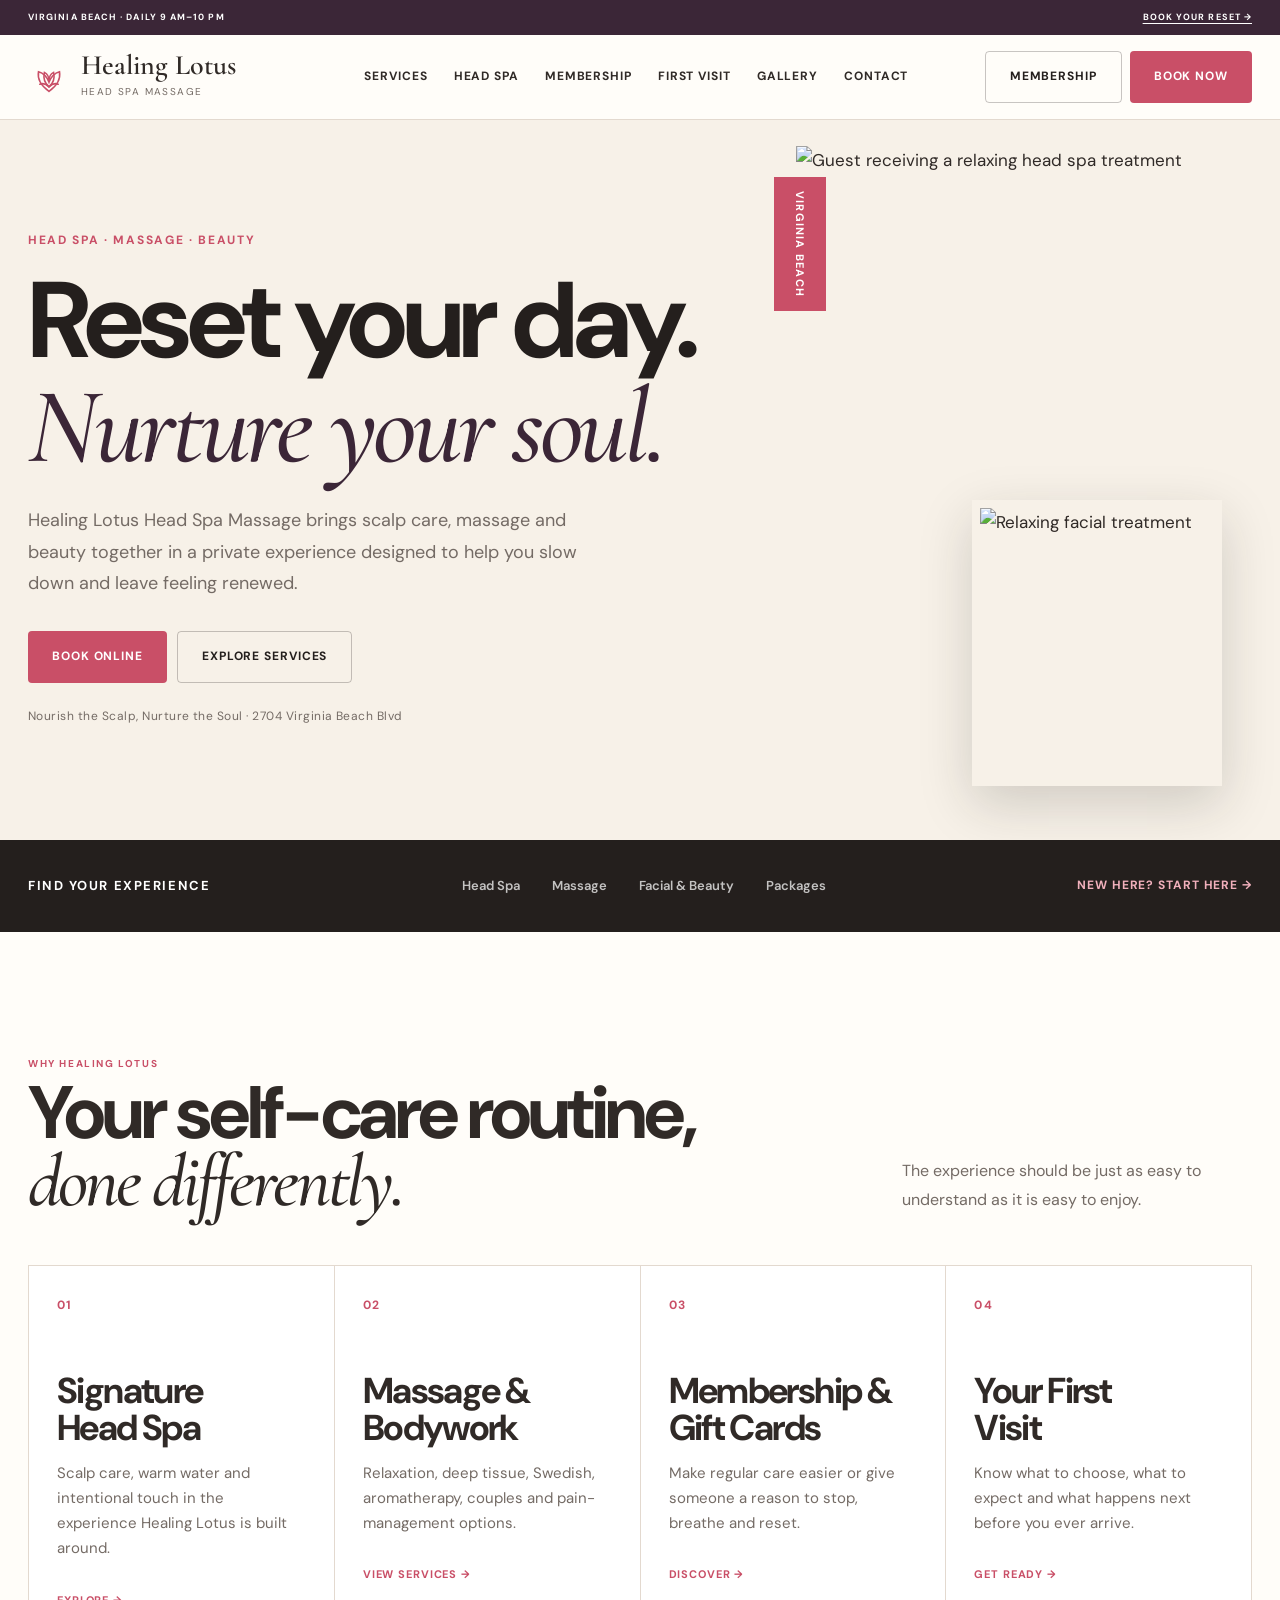
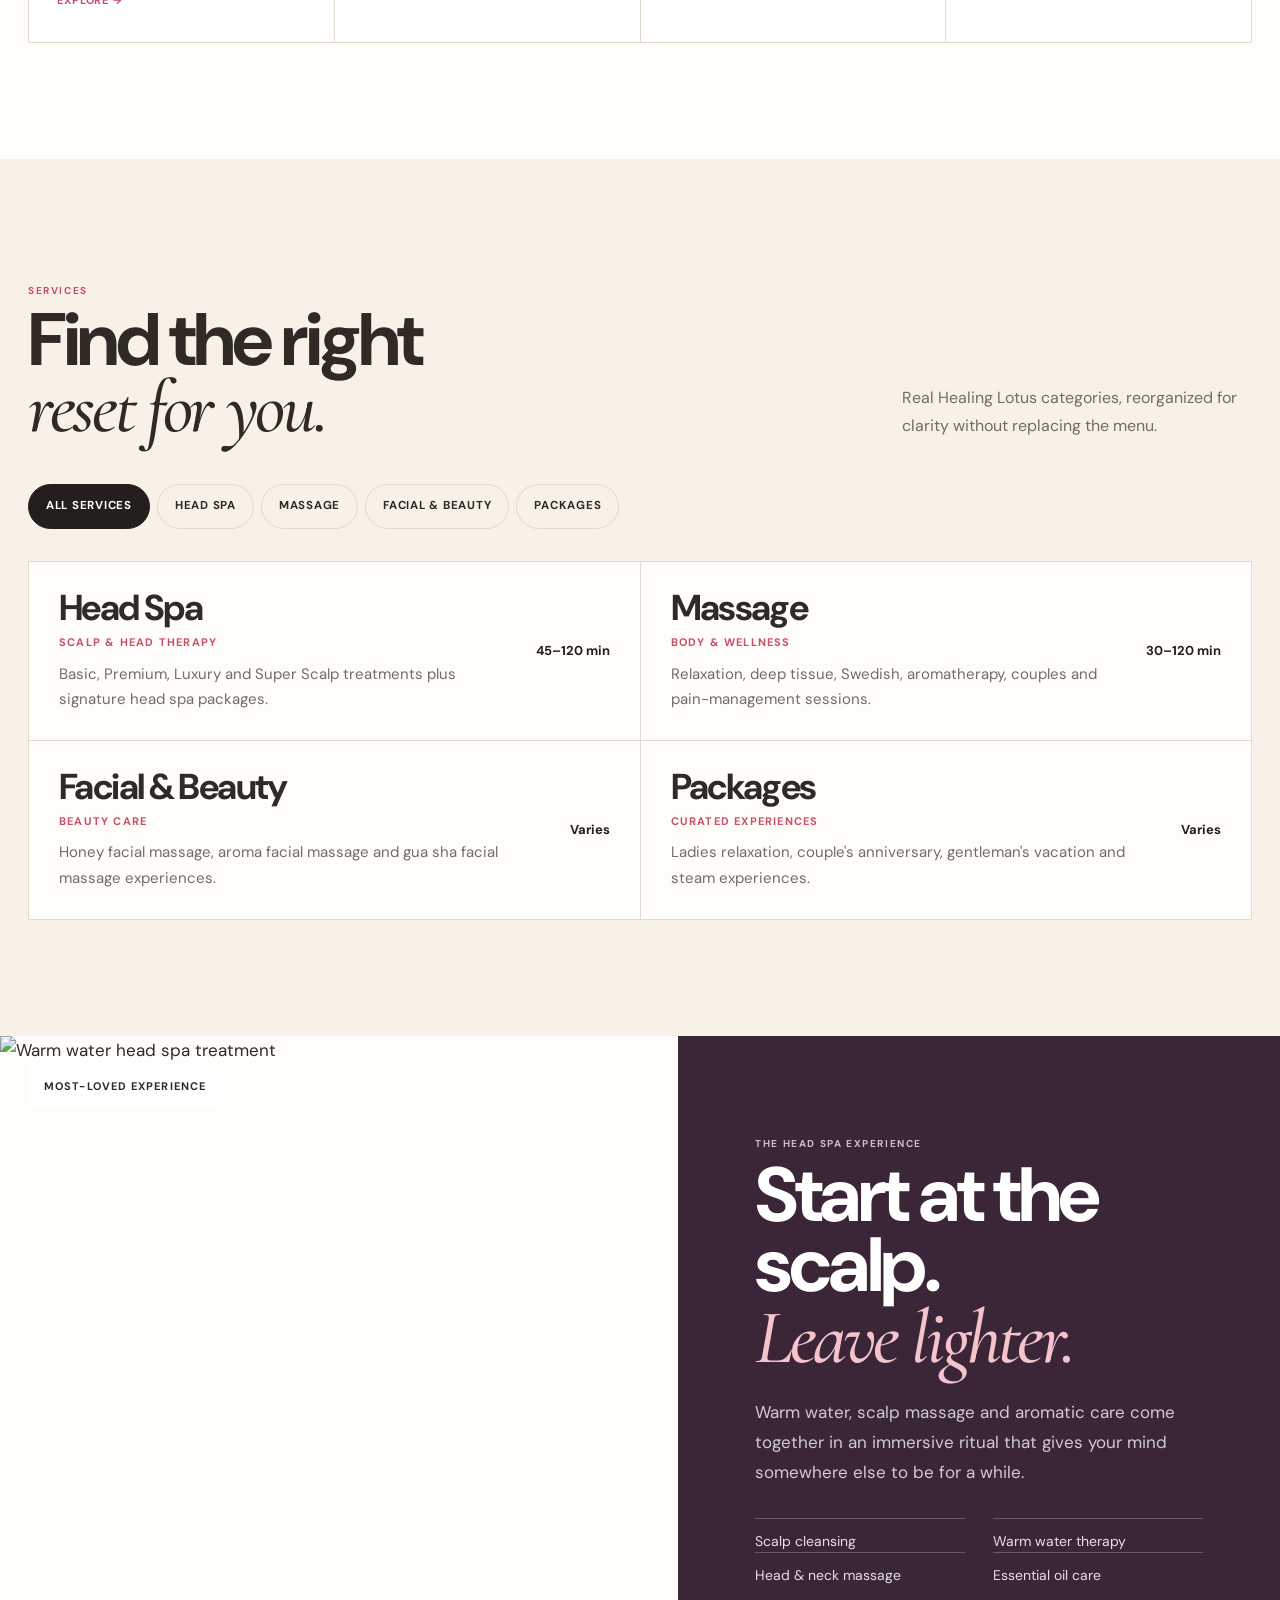
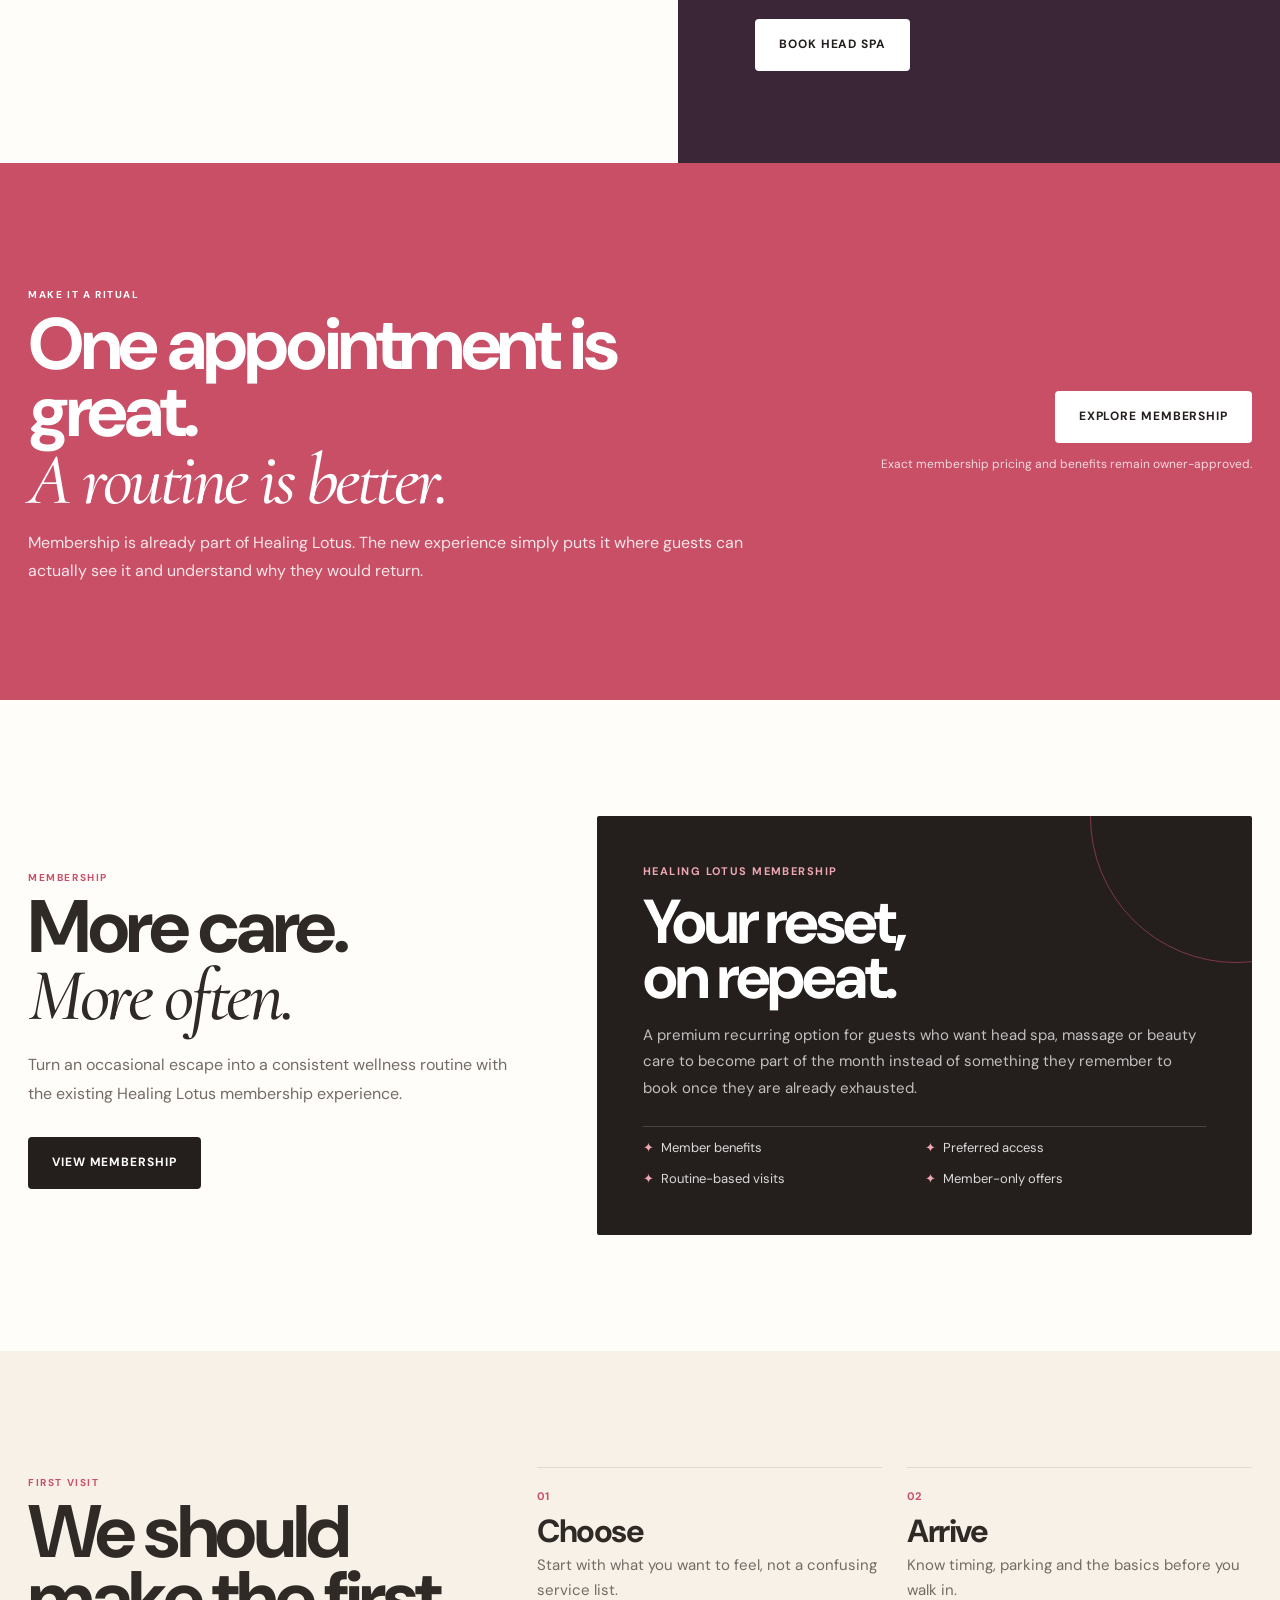
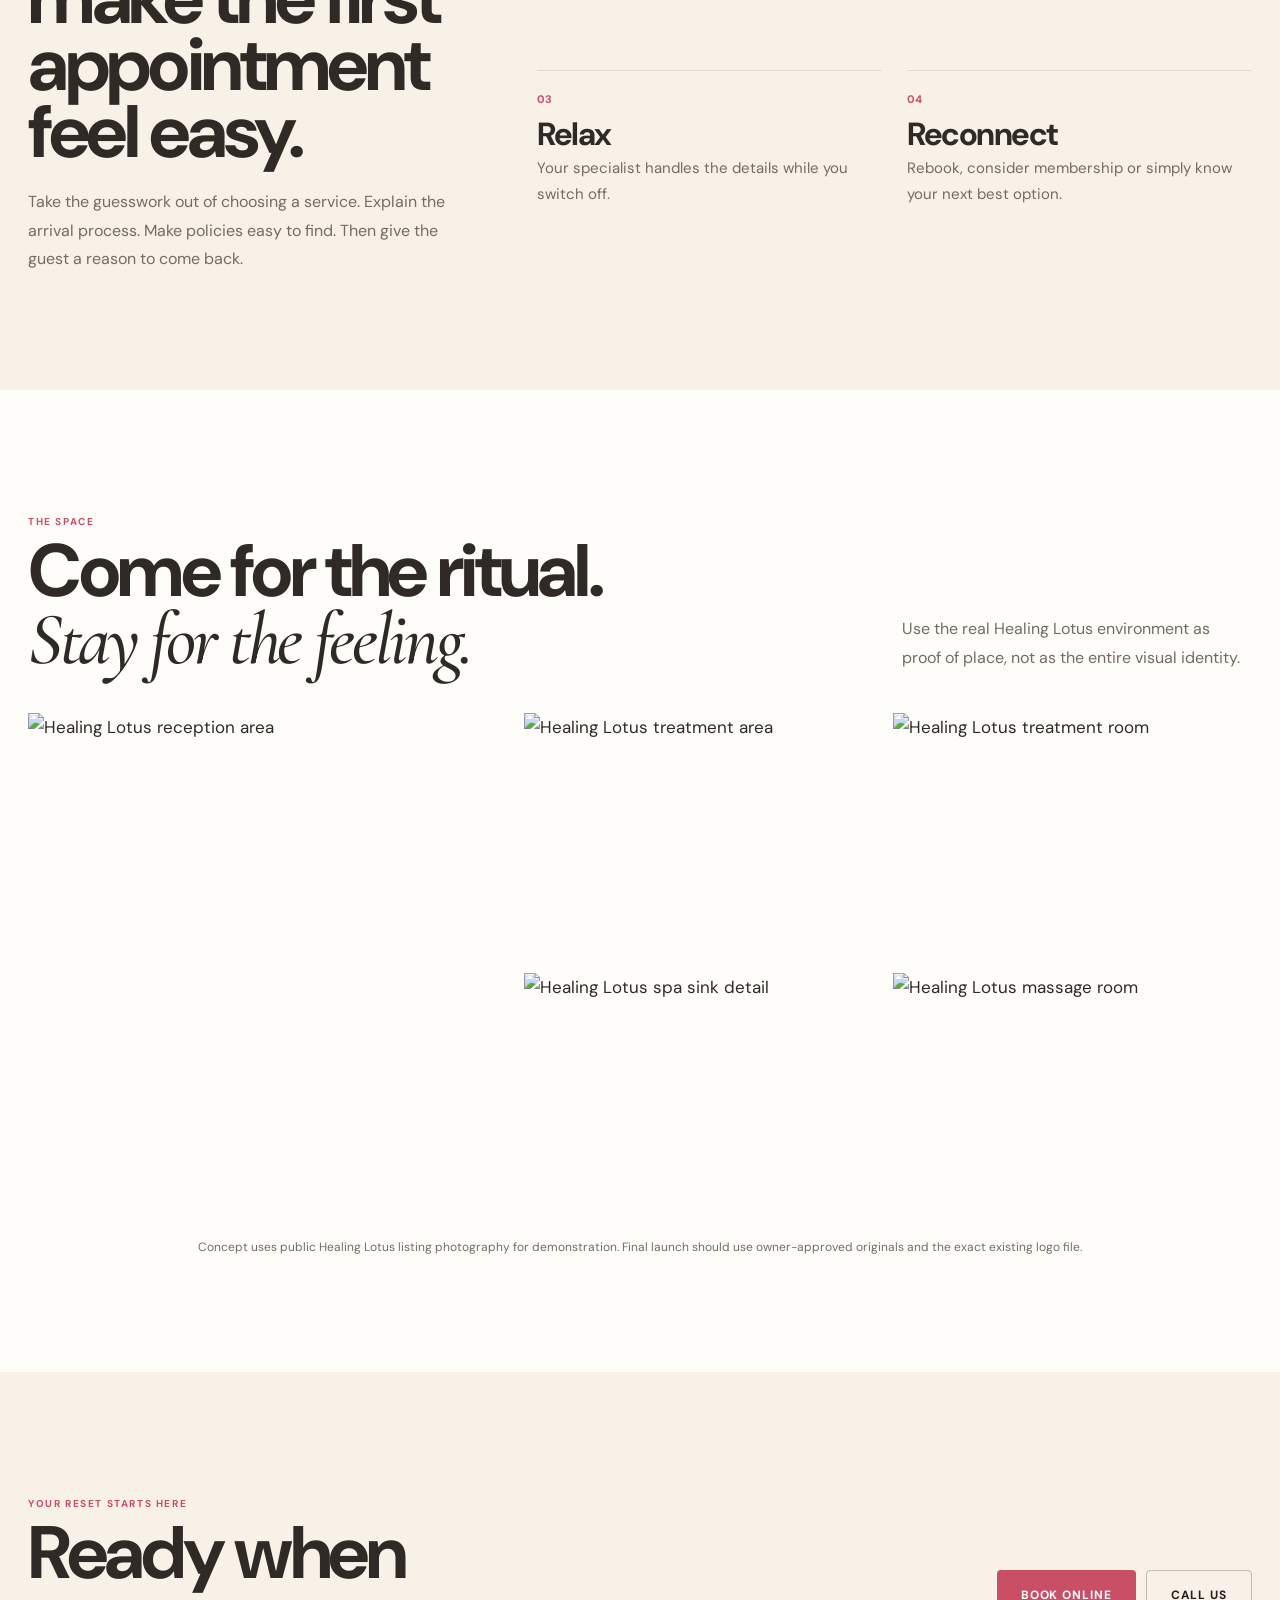
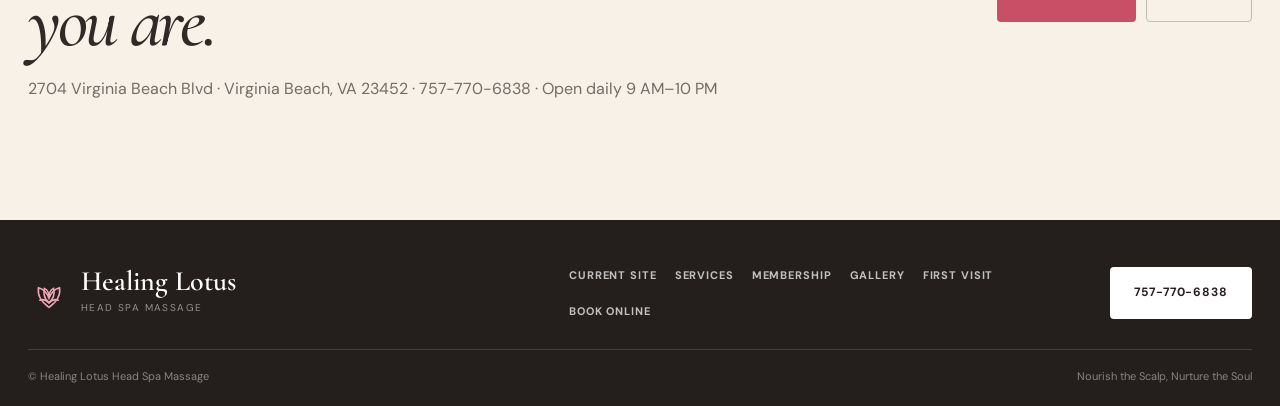
==== commit dcc868ce: "Revise typography and layout for improved readability Increased readable text sizes, fixed hero line" ====
--- a/website/index.html
+++ b/website/index.html
@@ -46,9 +46,172 @@
 @media(max-width:1050px){.nav{display:none}.menu{display:block}.header-right .btn-outline{display:none}.category-inner{grid-template-columns:1fr auto}.category-links{display:none}.hero-grid{grid-template-columns:1fr}.hero-copy{padding:85px 0 65px}.hero-media{min-height:560px;padding:0}.hero-media-main{inset:0}.hero-tag{left:18px}.perks-grid{grid-template-columns:1fr 1fr}.service-list{grid-template-columns:1fr}.feature{grid-template-columns:1fr}.feature-media{min-height:500px}.offer-inner{grid-template-columns:1fr}.offer-actions{text-align:left}.membership-grid,.visit-grid{grid-template-columns:1fr;gap:48px}.footer-top{grid-template-columns:1fr}}
 @media(max-width:650px){.container{width:calc(100% - 32px)}.utility .container{font-size:8px}.header-inner{min-height:72px}.brand{min-width:0}.brand-name{font-size:23px}.header-right .btn-dark{min-height:43px;padding:0 15px}.hero-copy{padding:75px 0 58px}.hero h1{font-size:68px}.hero-copy .lead{font-size:15px}.hero-media{min-height:455px}.hero-media-card{width:155px;height:185px;right:15px;bottom:20px;border-width:6px}.hero-tag{top:25px}.section{padding:78px 0}.perks-grid{grid-template-columns:1fr}.perk{min-height:220px}.perk h3{margin-top:46px}.dir-head{display:block}.dir-head .lead{margin-top:20px}.service-row{grid-template-columns:1fr;min-height:0}.service-time{justify-self:start}.feature-copy{padding:68px 26px}.feature-stats{grid-template-columns:1fr}.gallery-grid{grid-template-columns:1fr 1fr;grid-template-rows:180px 180px 180px}.g.large{grid-column:span 2;grid-row:auto}.membership-card{padding:31px}.membership-card h3{font-size:49px}.steps{grid-template-columns:1fr}.footer-bottom{display:block}.footer-bottom span{display:block;margin-top:7px}}
 @media(prefers-reduced-motion:reduce){html{scroll-behavior:auto}*{transition:none!important}}
+
+/* ===================== TYPE / DETAIL QA PASS ===================== */
+body{font-size:17px}
+.container{width:min(1240px,calc(100% - 56px))}
+.section{padding:116px 0}
+
+/* Header */
+.header-inner{min-height:84px;gap:28px}
+.nav{gap:26px;font-size:12px;letter-spacing:.075em}
+.brand-name{font-size:28px}
+.brand-sub{font-size:10px;letter-spacing:.14em;margin-top:6px}
+.btn{min-height:52px;padding:0 24px;font-size:12px;letter-spacing:.075em}
+
+/* Hero: separate headline lines to prevent the serif from colliding */
+.hero-grid{min-height:720px}
+.hero-copy{padding:92px 6vw 96px 0}
+.hero-copy-inner{max-width:670px}
+.hero-kicker{font-size:12px;letter-spacing:.14em;margin-bottom:21px}
+.hero h1{font-size:clamp(72px,8.4vw,124px);line-height:.9;letter-spacing:-.04em;margin-bottom:30px}
+.hero h1 .hero-line-one,.hero h1 .hero-line-two{display:block;white-space:nowrap}
+.hero h1 .hero-line-two{margin-top:10px}
+.hero-copy .lead{font-size:18px;line-height:1.75;max-width:570px;margin-bottom:31px}
+.hero-note{font-size:12px;line-height:1.5;margin-top:24px}
+.hero-media{min-height:720px;padding:26px 0 26px 24px}
+.hero-media-main{inset:26px 0 26px 24px}
+.hero-media-card{width:250px;height:286px;right:30px;bottom:54px}
+.hero-tag{top:57px;font-size:11px;padding:14px 17px}
+
+/* Category rail */
+.category-inner{min-height:92px;gap:32px}
+.category-title{font-size:13px;letter-spacing:.12em}
+.category-links{gap:32px}
+.category-links a{font-size:13px;line-height:1.2}
+.category-cta{font-size:12px;letter-spacing:.075em}
+
+/* Why Healing Lotus / perks */
+.perks-head{margin-bottom:50px}
+.perks-head h2{max-width:780px}
+.perks-grid{grid-template-columns:repeat(4,1fr)}
+.perk{min-height:315px;padding:30px 28px}
+.perk-number{font-size:12px;letter-spacing:.11em}
+.perk h3{font-size:36px;line-height:1.02;margin:58px 0 14px}
+.perk p{font-size:15px;line-height:1.68;margin-bottom:22px}
+.perk a{font-size:11px;letter-spacing:.08em}
+
+/* Service directory */
+.dir-head{margin-bottom:43px}
+.dir-tabs{gap:7px;margin-bottom:32px}
+.dir-tabs a{padding:12px 17px;font-size:11.5px;letter-spacing:.065em}
+.service-row{min-height:175px;padding:28px 30px;gap:28px}
+.service-row h3{font-size:36px;line-height:.98}
+.service-row small{margin-top:8px;font-size:11px;letter-spacing:.11em}
+.service-row p{max-width:540px;margin-top:10px;font-size:15px;line-height:1.68}
+.service-time{font-size:13px}
+
+/* Featured head spa */
+.feature{grid-template-columns:1.06fr .94fr}
+.feature-copy{padding:92px clamp(44px,6vw,100px)}
+.feature-copy h2{font-size:clamp(54px,6vw,86px);line-height:.92;margin-bottom:23px}
+.feature-copy .lead{font-size:17px;line-height:1.78}
+.feature-stats{gap:0 28px;margin:31px 0 34px}
+.stat{font-size:14px;line-height:1.45}
+.feature-label{font-size:11px;padding:13px 16px}
+
+/* Offer strip */
+.offer-inner{gap:60px}
+.offer h2{font-size:clamp(50px,5.7vw,76px);line-height:.92}
+.offer-copy p{font-size:16px;line-height:1.72}
+.offer-actions small{font-size:12px;line-height:1.45}
+
+/* Membership */
+.membership-card-label{font-size:11px;letter-spacing:.13em}
+.membership-card h3{font-size:62px;line-height:.9}
+.membership-card p{font-size:15px;line-height:1.75}
+.benefits div{font-size:13px;line-height:1.45}
+
+/* First visit */
+.step-num{font-size:11px}
+.step h3{font-size:32px}
+.step p{font-size:15px;line-height:1.72}
+
+/* Gallery note + footer */
+.gallery-note{font-size:12px;line-height:1.55}
+.footer-links{font-size:11px}
+.footer-bottom{font-size:11px;line-height:1.5}
+
+/* Kill the tiny inline text styles that were hiding in sections */
+.offer-actions small{font-size:12px!important}
+
+@media(max-width:1050px){
+  .container{width:min(100% - 44px,1240px)}
+  .nav{display:none}
+  .header-inner{min-height:82px}
+  .header-right .btn-outline{display:none}
+  .perks-grid{grid-template-columns:repeat(2,1fr)}
+  .perk{min-height:290px}
+  .service-list{grid-template-columns:1fr}
+  .category-inner{grid-template-columns:1fr;min-height:0;padding:20px 0;gap:15px}
+  .category-links{justify-content:flex-start;flex-wrap:wrap}
+  .category-cta{justify-self:start}
+  .feature{grid-template-columns:1fr}
+  .feature-media{min-height:520px}
+  .membership-grid{grid-template-columns:1fr;gap:50px}
+  .visit-grid{grid-template-columns:1fr;gap:50px}
+}
+@media(max-width:700px){
+  body{font-size:16px}
+  .container{width:calc(100% - 32px)}
+  .section{padding:82px 0}
+  .header-inner{min-height:74px}
+  .brand-name{font-size:24px}
+  .brand-sub{font-size:9px;letter-spacing:.12em}
+  .header-right .btn-dark{min-height:46px;padding:0 17px;font-size:11px}
+
+  .hero-grid{grid-template-columns:1fr;min-height:0}
+  .hero-copy{padding:86px 0 48px}
+  .hero h1{font-size:clamp(58px,18vw,82px);line-height:.94;letter-spacing:-.035em}
+  .hero h1 .hero-line-two{margin-top:9px}
+  .hero h1 .hero-line-one,.hero h1 .hero-line-two{white-space:normal}
+  .hero-copy .lead{font-size:16px}
+  .hero-media{min-height:520px;padding:0}
+  .hero-media-main{inset:0}
+  .hero-media-card{display:none}
+  .hero-tag{left:14px;top:18px;writing-mode:horizontal-tb}
+  .hero-note{font-size:11px}
+
+  .category-title{font-size:12px}
+  .category-links{gap:12px 18px}
+  .category-links a{font-size:12px}
+  .category-cta{font-size:11px}
+
+  .perks-grid{grid-template-columns:1fr}
+  .perk{min-height:0;padding:29px 24px}
+  .perk h3{font-size:34px;margin-top:38px}
+  .perk p{font-size:15px}
+
+  .dir-tabs{overflow-x:auto;flex-wrap:nowrap;padding-bottom:4px}
+  .dir-tabs a{white-space:nowrap;font-size:11px}
+  .service-row{grid-template-columns:1fr;gap:12px;padding:25px 23px}
+  .service-row h3{font-size:34px}
+  .service-row p{font-size:14px}
+  .service-time{justify-self:start;font-size:12px}
+
+  .feature-media{min-height:410px}
+  .feature-copy{padding:68px 25px}
+  .feature-copy h2{font-size:clamp(50px,15vw,72px)}
+  .feature-stats{grid-template-columns:1fr;gap:0}
+  .stat{font-size:13px}
+
+  .offer-inner{grid-template-columns:1fr;gap:30px}
+  .offer-actions{text-align:left}
+
+  .membership-card{padding:32px}
+  .membership-card h3{font-size:52px}
+  .benefits{grid-template-columns:1fr}
+  .step h3{font-size:30px}
+  .step p{font-size:14px}
+
+  .footer-top{grid-template-columns:1fr}
+  .footer-links{font-size:10.5px;gap:14px}
+}
+
 </style>
 </head>
 <body>
+<!-- Typography/detail QA revision: increased readable text sizes, fixed hero line spacing, and expanded navigation/section copy. -->
 <div class="utility"><div class="container"><span>Virginia Beach · Daily 9 AM–10 PM</span><a href="https://www.fresha.com/a/healing-lotus-head-spa-massage-virginia-beach-2704-virginia-beach-boulevard-em8l64a5" target="_blank" rel="noopener">Book your reset →</a></div></div>
 <header>
 <div class="header-inner container">
@@ -61,7 +224,7 @@
 </div>
 </header>
 <main id="top">
-<section class="hero"><div class="container hero-grid"><div class="hero-copy"><div class="hero-copy-inner"><div class="hero-kicker">Head Spa · Massage · Beauty</div><h1>Reset your day.<span class="soft">Nurture your soul.</span></h1><p class="lead">Healing Lotus Head Spa Massage brings scalp care, massage and beauty together in a private experience designed to help you slow down and leave feeling renewed.</p><div class="hero-actions"><a class="btn btn-pink" href="https://www.fresha.com/a/healing-lotus-head-spa-massage-virginia-beach-2704-virginia-beach-boulevard-em8l64a5" target="_blank" rel="noopener">Book Online</a><a class="btn btn-outline" href="#services">Explore Services</a></div><div class="hero-note">Nourish the Scalp, Nurture the Soul · 2704 Virginia Beach Blvd</div></div></div><div class="hero-media"><div class="hero-media-main"><img src="https://www.thrive4peakperformance.com/images/head-spa-hero.jpg" alt="Guest receiving a relaxing head spa treatment" fetchpriority="high"></div><div class="hero-media-card"><img src="https://classpass-res.cloudinary.com/image/upload/f_auto/q_auto/xqhh0j352x9shosa83wa.jpg" alt="Relaxing facial treatment" loading="lazy"></div><div class="hero-tag">Virginia Beach</div></div></div></section>
+<section class="hero"><div class="container hero-grid"><div class="hero-copy"><div class="hero-copy-inner"><div class="hero-kicker">Head Spa · Massage · Beauty</div><h1><span class="hero-line-one">Reset your day.</span><span class="soft hero-line-two">Nurture your soul.</span></h1><p class="lead">Healing Lotus Head Spa Massage brings scalp care, massage and beauty together in a private experience designed to help you slow down and leave feeling renewed.</p><div class="hero-actions"><a class="btn btn-pink" href="https://www.fresha.com/a/healing-lotus-head-spa-massage-virginia-beach-2704-virginia-beach-boulevard-em8l64a5" target="_blank" rel="noopener">Book Online</a><a class="btn btn-outline" href="#services">Explore Services</a></div><div class="hero-note">Nourish the Scalp, Nurture the Soul · 2704 Virginia Beach Blvd</div></div></div><div class="hero-media"><div class="hero-media-main"><img src="https://www.thrive4peakperformance.com/images/head-spa-hero.jpg" alt="Guest receiving a relaxing head spa treatment" fetchpriority="high"></div><div class="hero-media-card"><img src="https://classpass-res.cloudinary.com/image/upload/f_auto/q_auto/xqhh0j352x9shosa83wa.jpg" alt="Relaxing facial treatment" loading="lazy"></div><div class="hero-tag">Virginia Beach</div></div></div></section>
 <section class="category-bar"><div class="container category-inner"><span class="category-title">Find your experience</span><div class="category-links"><a href="#head-spa">Head Spa</a><a href="#services">Massage</a><a href="#services">Facial & Beauty</a><a href="#services">Packages</a></div><a class="category-cta" href="#first-visit">New here? Start here →</a></div></section>
 <section class="section perks"><div class="container"><div class="perks-head"><div><p class="eyebrow rose">Why Healing Lotus</p><h2>Your self-care routine,<br><span class="serif">done differently.</span></h2></div><p class="lead" style="max-width:350px">The experience should be just as easy to understand as it is easy to enjoy.</p></div><div class="perks-grid"><article class="perk"><div class="perk-number">01</div><h3>Signature<br>Head Spa</h3><p>Scalp care, warm water and intentional touch in the experience Healing Lotus is built around.</p><a href="#head-spa">Explore →</a></article><article class="perk"><div class="perk-number">02</div><h3>Massage &<br>Bodywork</h3><p>Relaxation, deep tissue, Swedish, aromatherapy, couples and pain-management options.</p><a href="#services">View services →</a></article><article class="perk"><div class="perk-number">03</div><h3>Membership &<br>Gift Cards</h3><p>Make regular care easier or give someone a reason to stop, breathe and reset.</p><a href="#membership">Discover →</a></article><article class="perk"><div class="perk-number">04</div><h3>Your First<br>Visit</h3><p>Know what to choose, what to expect and what happens next before you ever arrive.</p><a href="#first-visit">Get ready →</a></article></div></div></section>
 <section class="section directory" id="services"><div class="container"><div class="dir-head"><div><p class="eyebrow rose">Services</p><h2>Find the right<br><span class="serif">reset for you.</span></h2></div><p class="lead">Real Healing Lotus categories, reorganized for clarity without replacing the menu.</p></div><div class="dir-tabs"><a class="active" href="#services">All Services</a><a href="#head-spa">Head Spa</a><a href="#services">Massage</a><a href="#services">Facial & Beauty</a><a href="#services">Packages</a></div><div class="service-list"><article class="service-row"><div><h3>Head Spa</h3><small>Scalp & Head Therapy</small><p>Basic, Premium, Luxury and Super Scalp treatments plus signature head spa packages.</p></div><div class="service-time">45–120 min</div></article><article class="service-row"><div><h3>Massage</h3><small>Body & Wellness</small><p>Relaxation, deep tissue, Swedish, aromatherapy, couples and pain-management sessions.</p></div><div class="service-time">30–120 min</div></article><article class="service-row"><div><h3>Facial & Beauty</h3><small>Beauty Care</small><p>Honey facial massage, aroma facial massage and gua sha facial massage experiences.</p></div><div class="service-time">Varies</div></article><article class="service-row"><div><h3>Packages</h3><small>Curated Experiences</small><p>Ladies relaxation, couple's anniversary, gentleman's vacation and steam experiences.</p></div><div class="service-time">Varies</div></article></div></div></section>
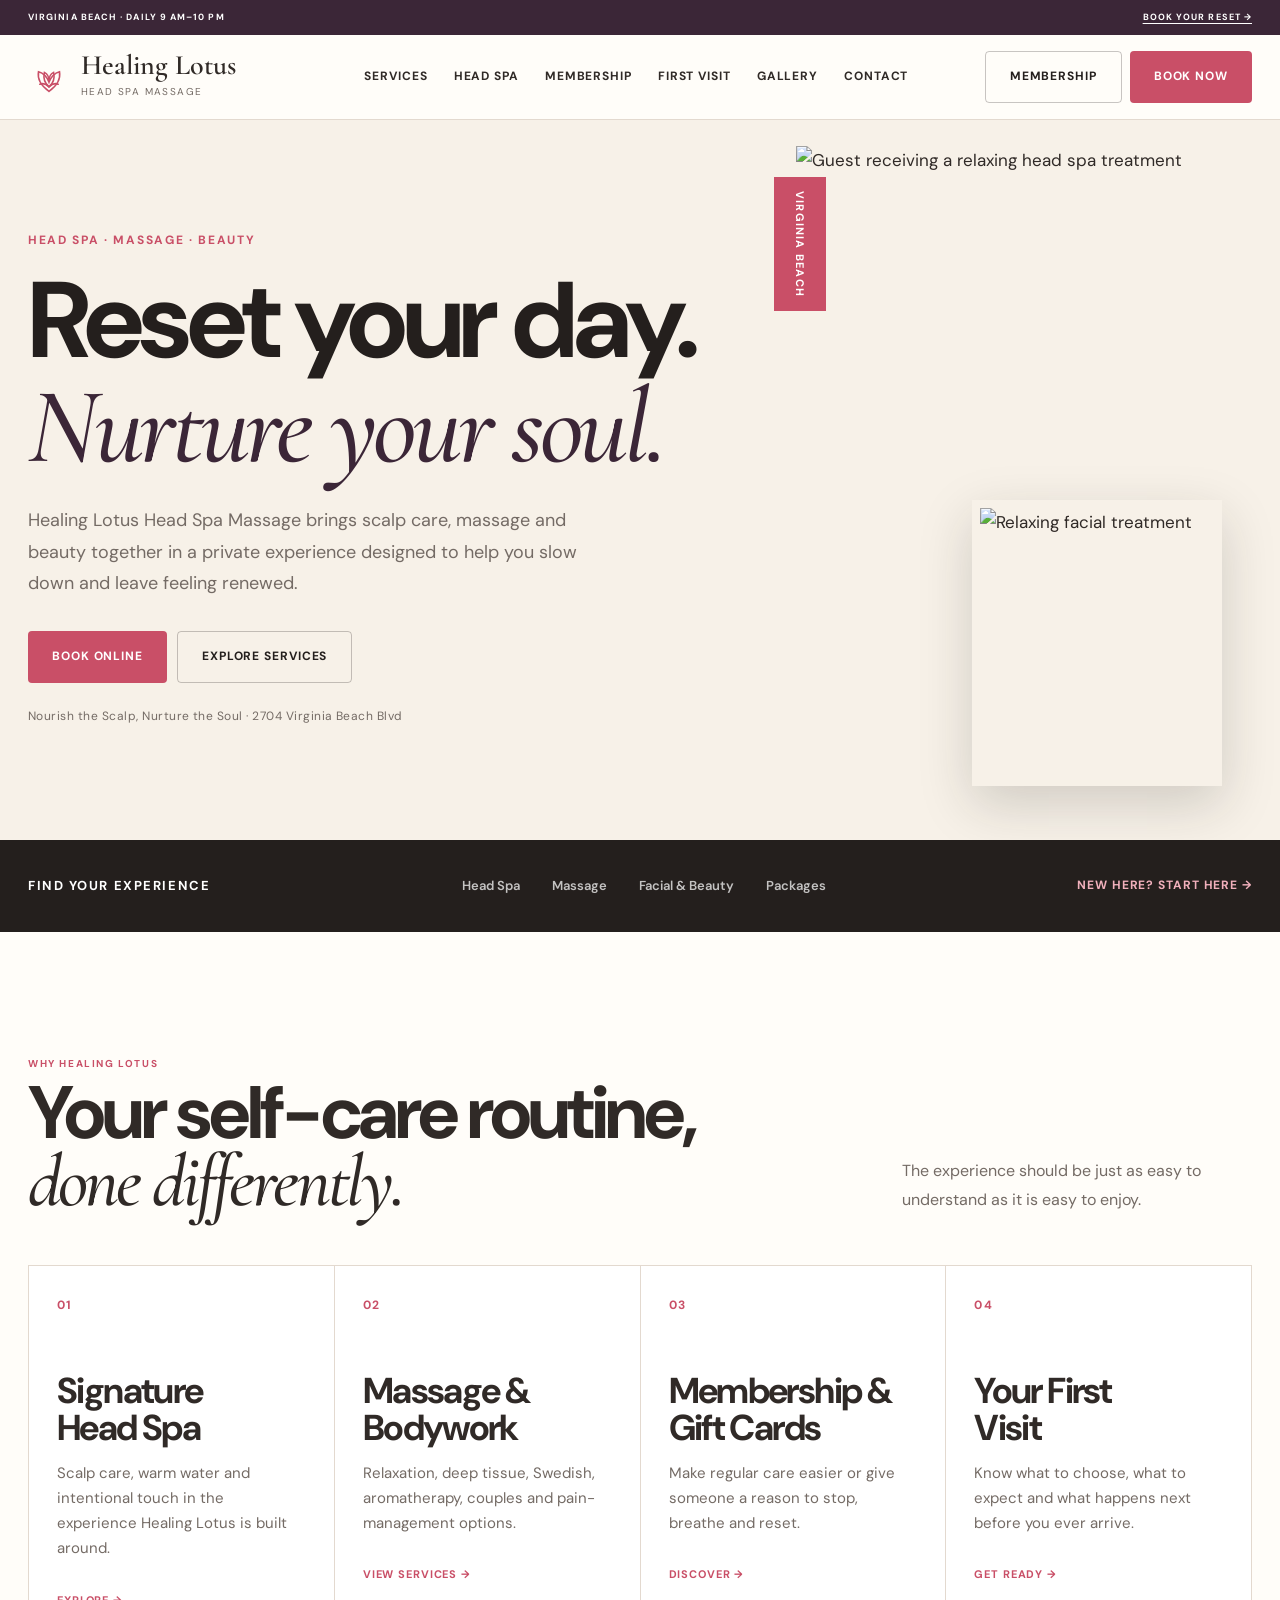
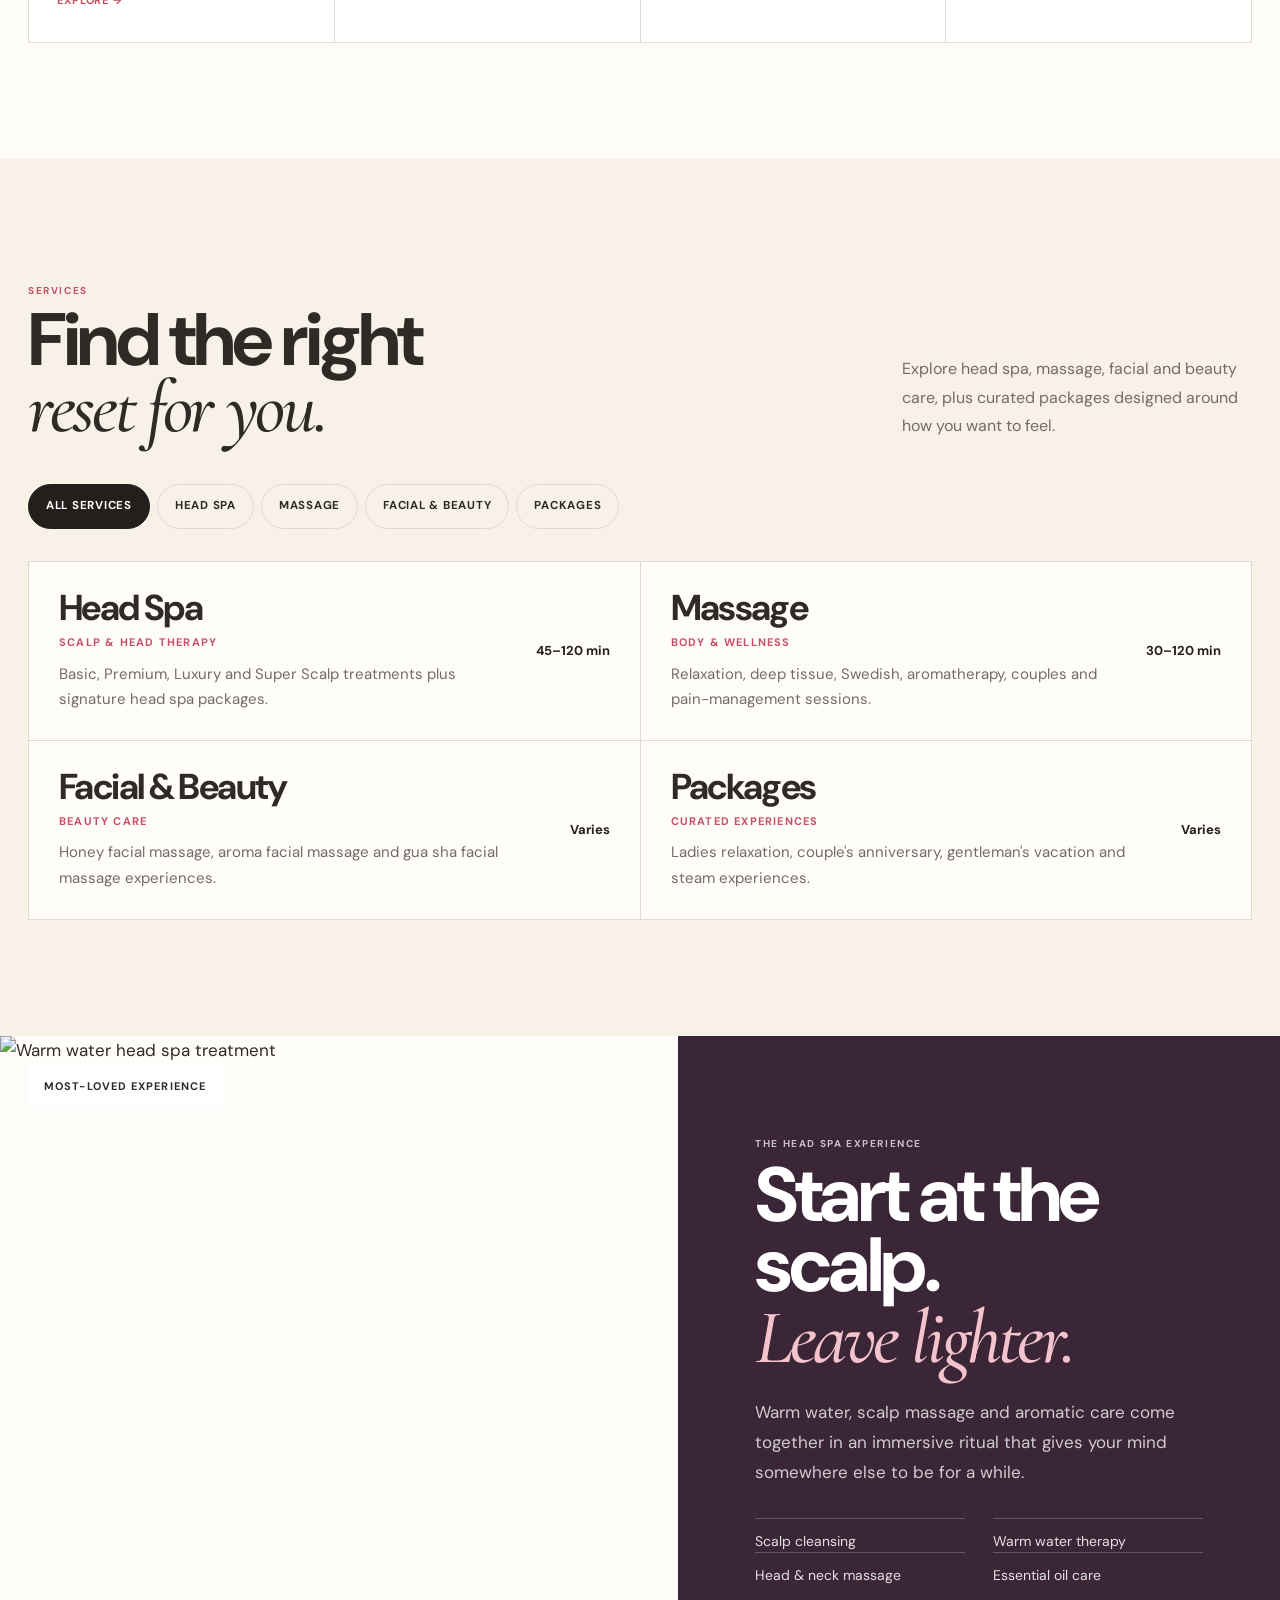
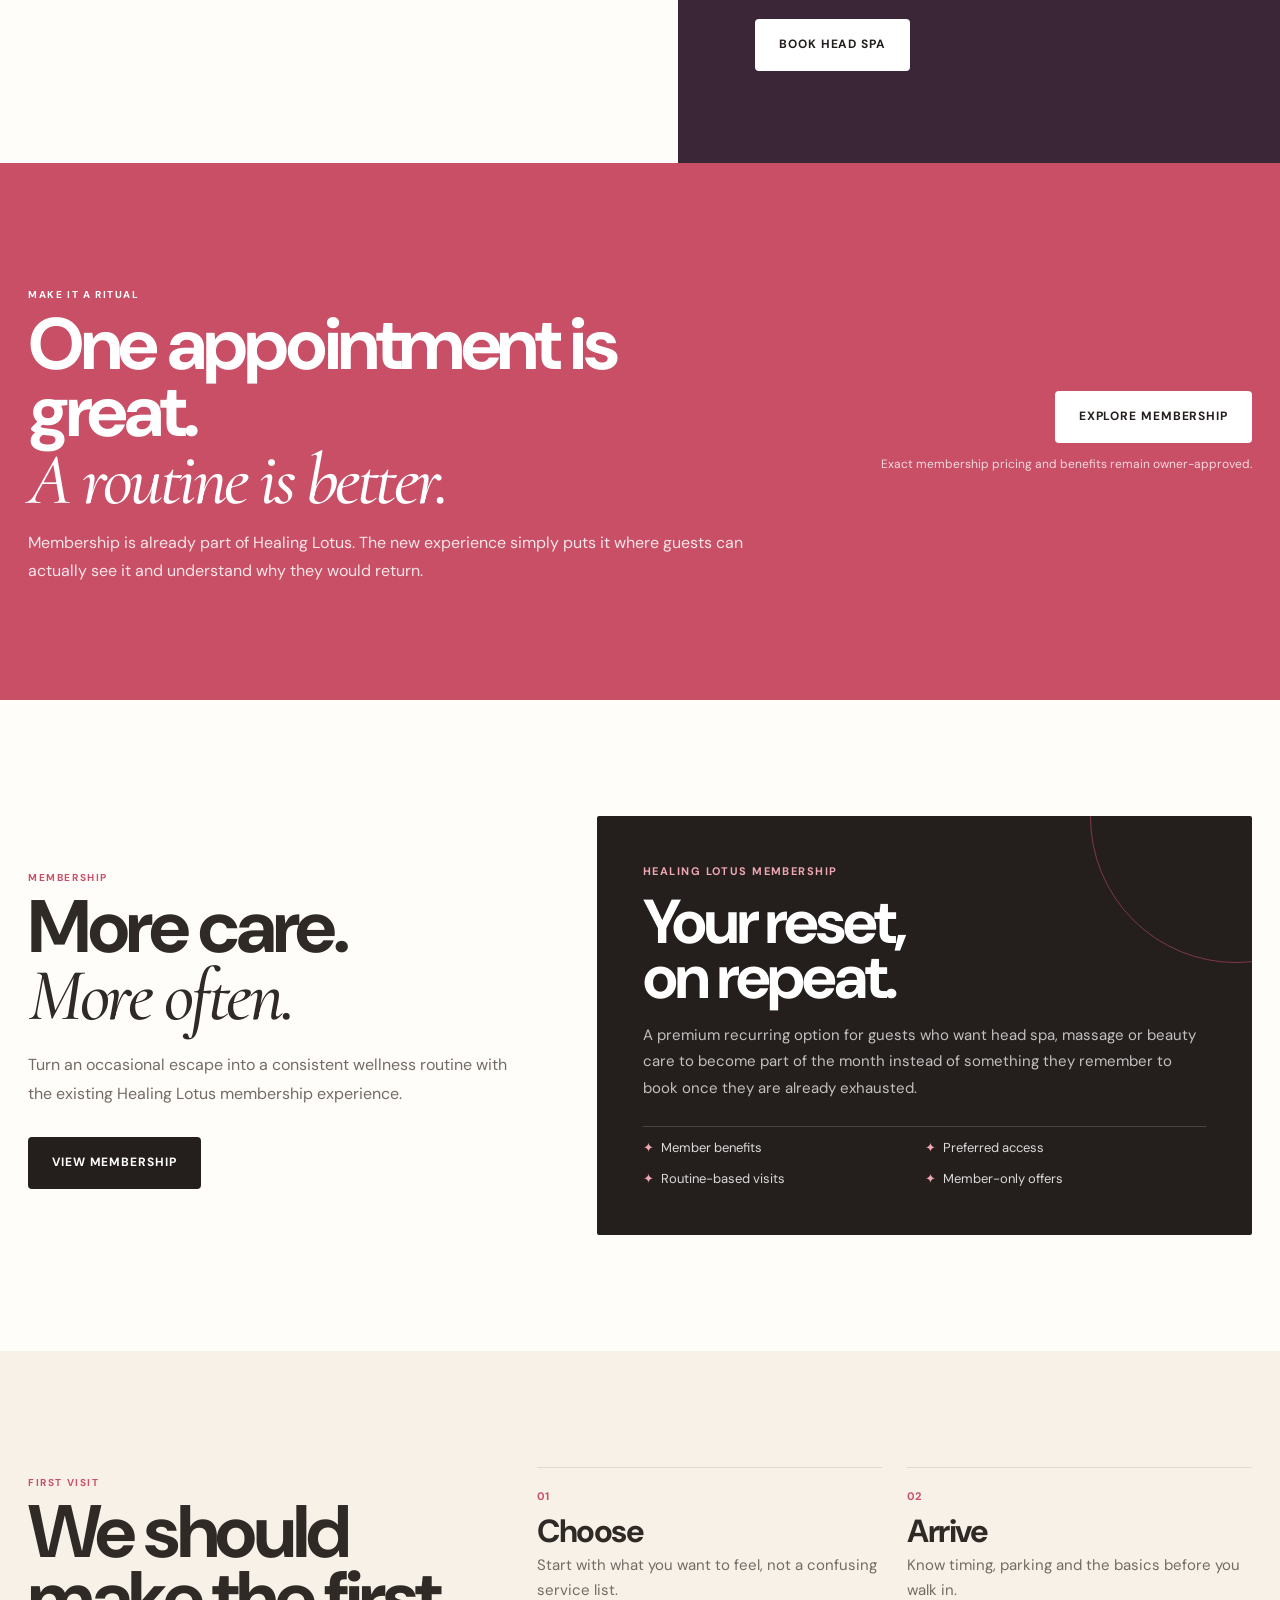
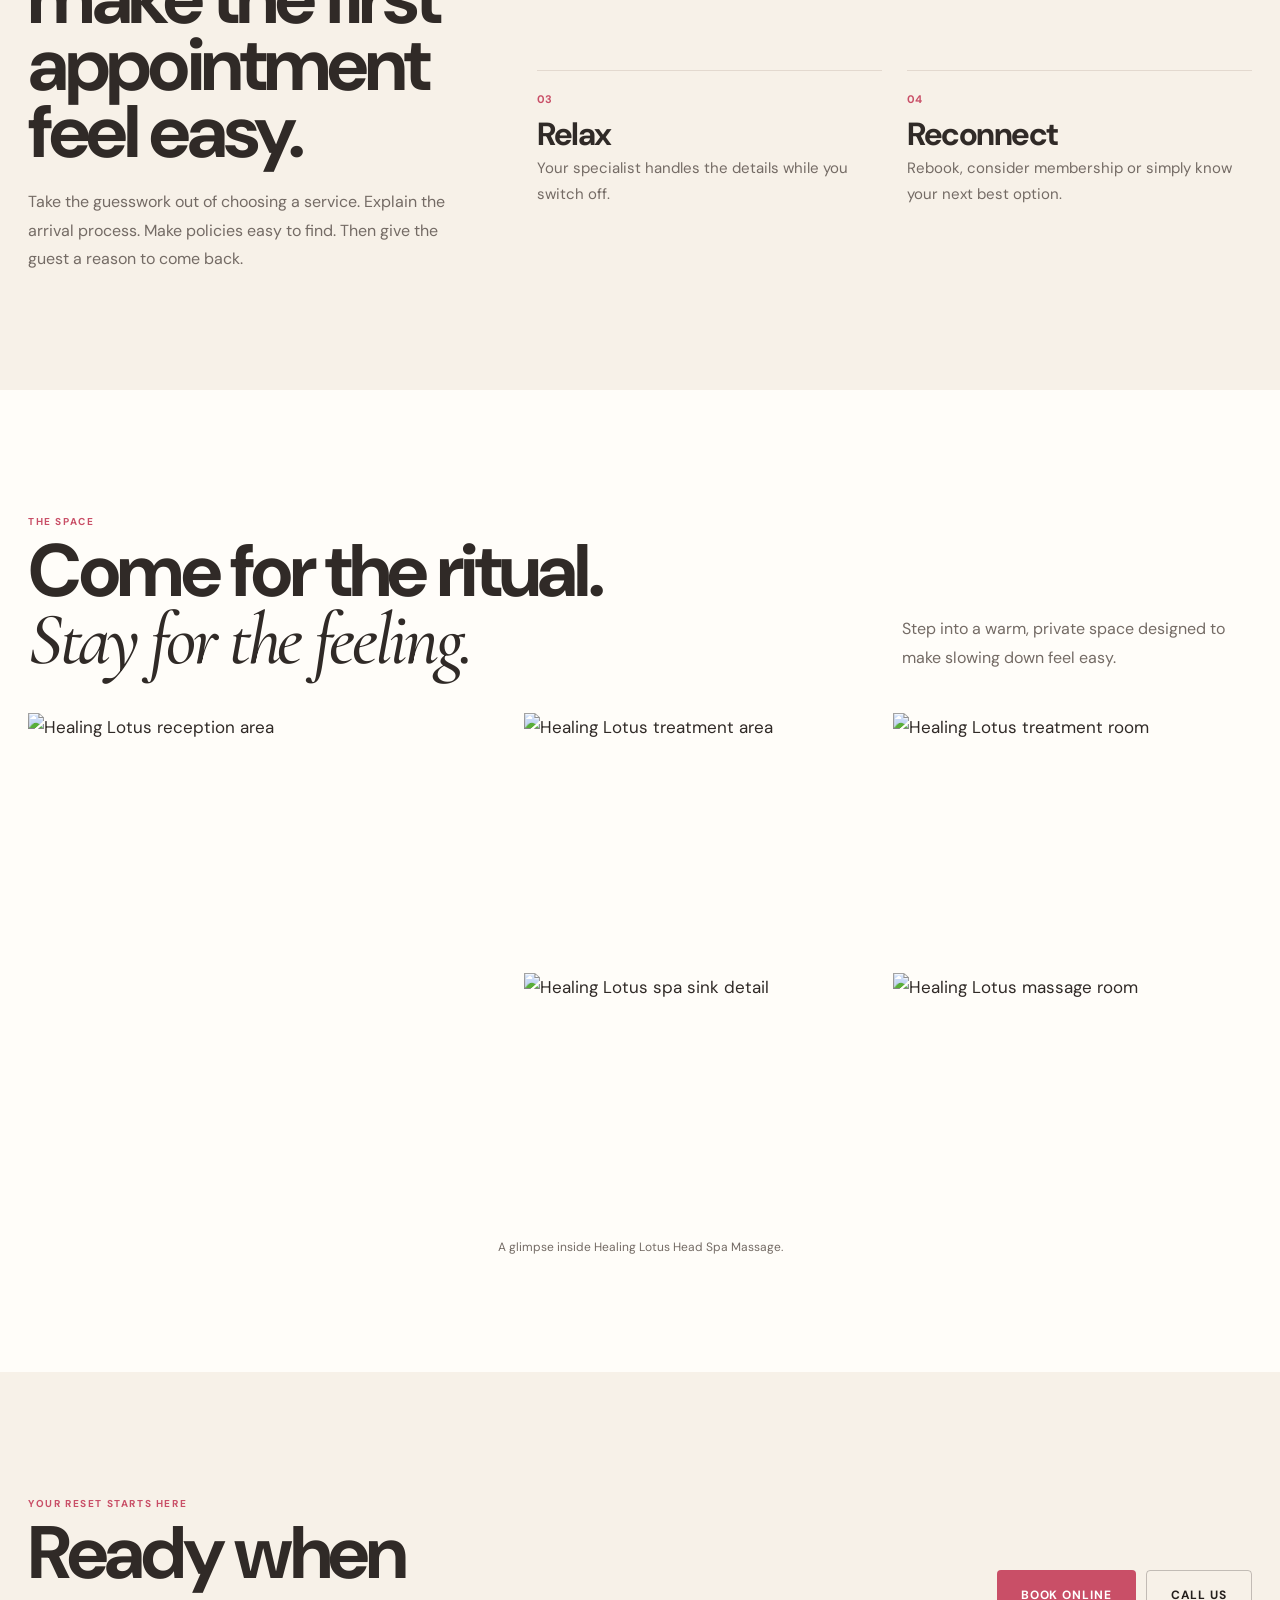
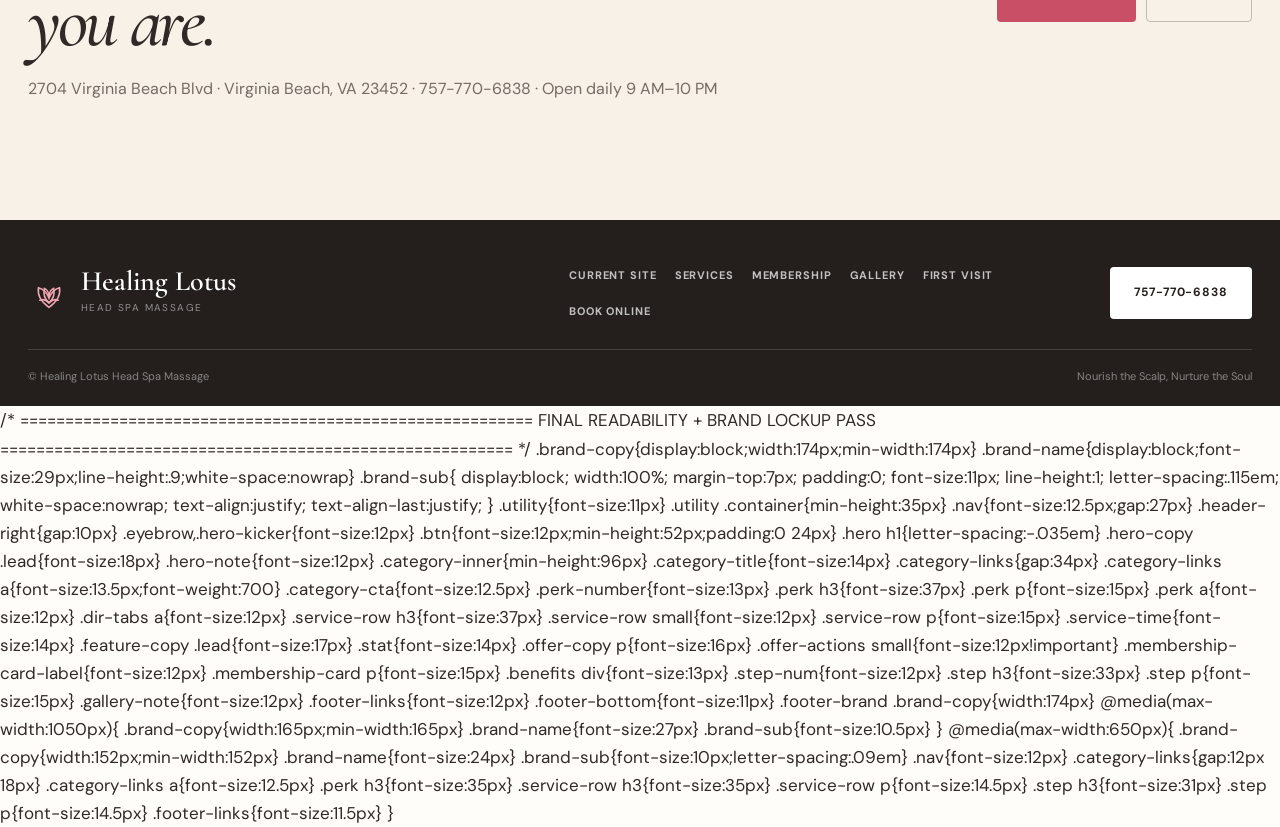
==== commit ee28fdd4: "Update index.html" ====
--- a/website/index.html
+++ b/website/index.html
@@ -217,7 +217,7 @@
 <div class="header-inner container">
 <a class="brand" href="#top" aria-label="Healing Lotus Head Spa Massage">
 <svg class="brand-icon" viewBox="0 0 64 64" aria-hidden="true"><path d="M32 54C21 46 14 35 16 24c7 2 13 8 16 16 3-8 9-14 16-16 2 11-5 22-16 30Z" fill="none" stroke="currentColor" stroke-width="2.4"/><path d="M32 47c-6-5-9-13-7-22 4 2 7 7 7 13 0-6 3-11 7-13 2 9-1 17-7 22Z" fill="none" stroke="currentColor" stroke-width="2.4"/><path d="M18 43c5-2 10 0 14 4 4-4 9-6 14-4" fill="none" stroke="currentColor" stroke-width="2.4" stroke-linecap="round"/></svg>
-<span><span class="brand-name">Healing Lotus</span><span class="brand-sub">Head Spa Massage</span></span>
+<span class="brand-copy"><span class="brand-name">Healing Lotus</span><span class="brand-sub">Head Spa Massage</span></span>
 </a>
 <nav class="nav"><a href="#services">Services</a><a href="#head-spa">Head Spa</a><a href="#membership">Membership</a><a href="#first-visit">First Visit</a><a href="#gallery">Gallery</a><a href="#contact">Contact</a></nav>
 <div class="header-right"><a class="btn btn-outline" href="#membership">Membership</a><a class="btn btn-pink" href="https://www.fresha.com/a/healing-lotus-head-spa-massage-virginia-beach-2704-virginia-beach-boulevard-em8l64a5" target="_blank" rel="noopener">Book Now</a><button class="menu" aria-label="Menu">☰</button></div>
@@ -227,13 +227,89 @@
 <section class="hero"><div class="container hero-grid"><div class="hero-copy"><div class="hero-copy-inner"><div class="hero-kicker">Head Spa · Massage · Beauty</div><h1><span class="hero-line-one">Reset your day.</span><span class="soft hero-line-two">Nurture your soul.</span></h1><p class="lead">Healing Lotus Head Spa Massage brings scalp care, massage and beauty together in a private experience designed to help you slow down and leave feeling renewed.</p><div class="hero-actions"><a class="btn btn-pink" href="https://www.fresha.com/a/healing-lotus-head-spa-massage-virginia-beach-2704-virginia-beach-boulevard-em8l64a5" target="_blank" rel="noopener">Book Online</a><a class="btn btn-outline" href="#services">Explore Services</a></div><div class="hero-note">Nourish the Scalp, Nurture the Soul · 2704 Virginia Beach Blvd</div></div></div><div class="hero-media"><div class="hero-media-main"><img src="https://www.thrive4peakperformance.com/images/head-spa-hero.jpg" alt="Guest receiving a relaxing head spa treatment" fetchpriority="high"></div><div class="hero-media-card"><img src="https://classpass-res.cloudinary.com/image/upload/f_auto/q_auto/xqhh0j352x9shosa83wa.jpg" alt="Relaxing facial treatment" loading="lazy"></div><div class="hero-tag">Virginia Beach</div></div></div></section>
 <section class="category-bar"><div class="container category-inner"><span class="category-title">Find your experience</span><div class="category-links"><a href="#head-spa">Head Spa</a><a href="#services">Massage</a><a href="#services">Facial & Beauty</a><a href="#services">Packages</a></div><a class="category-cta" href="#first-visit">New here? Start here →</a></div></section>
 <section class="section perks"><div class="container"><div class="perks-head"><div><p class="eyebrow rose">Why Healing Lotus</p><h2>Your self-care routine,<br><span class="serif">done differently.</span></h2></div><p class="lead" style="max-width:350px">The experience should be just as easy to understand as it is easy to enjoy.</p></div><div class="perks-grid"><article class="perk"><div class="perk-number">01</div><h3>Signature<br>Head Spa</h3><p>Scalp care, warm water and intentional touch in the experience Healing Lotus is built around.</p><a href="#head-spa">Explore →</a></article><article class="perk"><div class="perk-number">02</div><h3>Massage &<br>Bodywork</h3><p>Relaxation, deep tissue, Swedish, aromatherapy, couples and pain-management options.</p><a href="#services">View services →</a></article><article class="perk"><div class="perk-number">03</div><h3>Membership &<br>Gift Cards</h3><p>Make regular care easier or give someone a reason to stop, breathe and reset.</p><a href="#membership">Discover →</a></article><article class="perk"><div class="perk-number">04</div><h3>Your First<br>Visit</h3><p>Know what to choose, what to expect and what happens next before you ever arrive.</p><a href="#first-visit">Get ready →</a></article></div></div></section>
-<section class="section directory" id="services"><div class="container"><div class="dir-head"><div><p class="eyebrow rose">Services</p><h2>Find the right<br><span class="serif">reset for you.</span></h2></div><p class="lead">Real Healing Lotus categories, reorganized for clarity without replacing the menu.</p></div><div class="dir-tabs"><a class="active" href="#services">All Services</a><a href="#head-spa">Head Spa</a><a href="#services">Massage</a><a href="#services">Facial & Beauty</a><a href="#services">Packages</a></div><div class="service-list"><article class="service-row"><div><h3>Head Spa</h3><small>Scalp & Head Therapy</small><p>Basic, Premium, Luxury and Super Scalp treatments plus signature head spa packages.</p></div><div class="service-time">45–120 min</div></article><article class="service-row"><div><h3>Massage</h3><small>Body & Wellness</small><p>Relaxation, deep tissue, Swedish, aromatherapy, couples and pain-management sessions.</p></div><div class="service-time">30–120 min</div></article><article class="service-row"><div><h3>Facial & Beauty</h3><small>Beauty Care</small><p>Honey facial massage, aroma facial massage and gua sha facial massage experiences.</p></div><div class="service-time">Varies</div></article><article class="service-row"><div><h3>Packages</h3><small>Curated Experiences</small><p>Ladies relaxation, couple's anniversary, gentleman's vacation and steam experiences.</p></div><div class="service-time">Varies</div></article></div></div></section>
+<section class="section directory" id="services"><div class="container"><div class="dir-head"><div><p class="eyebrow rose">Services</p><h2>Find the right<br><span class="serif">reset for you.</span></h2></div><p class="lead">Explore head spa, massage, facial and beauty care, plus curated packages designed around how you want to feel.</p></div><div class="dir-tabs"><a class="active" href="#services">All Services</a><a href="#head-spa">Head Spa</a><a href="#services">Massage</a><a href="#services">Facial & Beauty</a><a href="#services">Packages</a></div><div class="service-list"><article class="service-row"><div><h3>Head Spa</h3><small>Scalp & Head Therapy</small><p>Basic, Premium, Luxury and Super Scalp treatments plus signature head spa packages.</p></div><div class="service-time">45–120 min</div></article><article class="service-row"><div><h3>Massage</h3><small>Body & Wellness</small><p>Relaxation, deep tissue, Swedish, aromatherapy, couples and pain-management sessions.</p></div><div class="service-time">30–120 min</div></article><article class="service-row"><div><h3>Facial & Beauty</h3><small>Beauty Care</small><p>Honey facial massage, aroma facial massage and gua sha facial massage experiences.</p></div><div class="service-time">Varies</div></article><article class="service-row"><div><h3>Packages</h3><small>Curated Experiences</small><p>Ladies relaxation, couple's anniversary, gentleman's vacation and steam experiences.</p></div><div class="service-time">Varies</div></article></div></div></section>
 <section class="feature" id="head-spa"><div class="feature-media"><img src="https://budapestskincare.com/images/signature-head-spa-treatment.jpg" alt="Warm water head spa treatment" loading="lazy"><div class="feature-label">Most-Loved Experience</div></div><div class="feature-copy"><div><p class="eyebrow light">The Head Spa Experience</p><h2>Start at the scalp.<br><em>Leave lighter.</em></h2><p class="lead">Warm water, scalp massage and aromatic care come together in an immersive ritual that gives your mind somewhere else to be for a while.</p><div class="feature-stats"><div class="stat">Scalp cleansing</div><div class="stat">Warm water therapy</div><div class="stat">Head & neck massage</div><div class="stat">Essential oil care</div></div><a class="btn btn-white" href="https://www.fresha.com/a/healing-lotus-head-spa-massage-virginia-beach-2704-virginia-beach-boulevard-em8l64a5" target="_blank" rel="noopener">Book Head Spa</a></div></div></section>
 <section class="section offer"><div class="container offer-inner"><div><p class="eyebrow" style="color:#fff">Make It a Ritual</p><h2>One appointment is great.<br><em>A routine is better.</em></h2><div class="offer-copy"><p>Membership is already part of Healing Lotus. The new experience simply puts it where guests can actually see it and understand why they would return.</p></div></div><div class="offer-actions"><a class="btn btn-white" href="#membership">Explore Membership</a><small>Exact membership pricing and benefits remain owner-approved.</small></div></div></section>
 <section class="section membership" id="membership"><div class="container membership-grid"><div><p class="eyebrow rose">Membership</p><h2>More care.<br><span class="serif">More often.</span></h2><p class="lead" style="margin:22px 0 28px;max-width:560px">Turn an occasional escape into a consistent wellness routine with the existing Healing Lotus membership experience.</p><a class="btn btn-dark" href="https://www.fresha.com/a/healing-lotus-head-spa-massage-virginia-beach-2704-virginia-beach-boulevard-em8l64a5" target="_blank" rel="noopener">View Membership</a></div><div class="membership-card"><div class="membership-card-label">Healing Lotus Membership</div><h3>Your reset,<br>on repeat.</h3><p>A premium recurring option for guests who want head spa, massage or beauty care to become part of the month instead of something they remember to book once they are already exhausted.</p><div class="benefits"><div>Member benefits</div><div>Preferred access</div><div>Routine-based visits</div><div>Member-only offers</div></div></div></div></section>
 <section class="section visit" id="first-visit"><div class="container visit-grid"><div><p class="eyebrow rose">First Visit</p><h2>We should make the first appointment feel easy.</h2><p class="lead" style="margin-top:22px">Take the guesswork out of choosing a service. Explain the arrival process. Make policies easy to find. Then give the guest a reason to come back.</p></div><div class="steps"><div class="step"><div class="step-num">01</div><h3>Choose</h3><p>Start with what you want to feel, not a confusing service list.</p></div><div class="step"><div class="step-num">02</div><h3>Arrive</h3><p>Know timing, parking and the basics before you walk in.</p></div><div class="step"><div class="step-num">03</div><h3>Relax</h3><p>Your specialist handles the details while you switch off.</p></div><div class="step"><div class="step-num">04</div><h3>Reconnect</h3><p>Rebook, consider membership or simply know your next best option.</p></div></div></div></section>
-<section class="section gallery" id="gallery"><div class="container"><div class="section-head" style="display:flex;justify-content:space-between;align-items:end;gap:40px;margin-bottom:40px"><div><p class="eyebrow rose">The Space</p><h2>Come for the ritual.<br><span class="serif">Stay for the feeling.</span></h2></div><p class="lead" style="max-width:350px">Use the real Healing Lotus environment as proof of place, not as the entire visual identity.</p></div><div class="gallery-grid"><div class="g large"><img src="https://s3-media0.fl.yelpcdn.com/bphoto/BllfAkZnJTCIStxuSQI8Jw/l.jpg" alt="Healing Lotus reception area" loading="lazy"></div><div class="g"><img src="https://images.fresha.com/locations/location-profile-images/2641389/4778582/2535a613-5d78-44e1-84af-16877e1b6c0d-HealingLotusHeadSpaMassage-US-Virginia-VirginiaBeach-Fresha.jpg?class=venue-gallery-large" alt="Healing Lotus treatment area" loading="lazy"></div><div class="g"><img src="https://images.fresha.com/locations/location-profile-images/2641389/4778583/ea819ec3-7843-4ace-a082-1e47e7ccf813-HealingLotusHeadSpaMassage-US-Virginia-VirginiaBeach-Fresha.jpg?class=venue-gallery-large" alt="Healing Lotus treatment room" loading="lazy"></div><div class="g"><img src="https://images.fresha.com/locations/location-profile-images/2641389/4778584/3c9fe306-26a0-4d36-a071-04e665db0d3d-HealingLotusHeadSpaMassage-US-Virginia-VirginiaBeach-Fresha.jpg?class=venue-gallery-large" alt="Healing Lotus spa sink detail" loading="lazy"></div><div class="g"><img src="https://images.fresha.com/locations/location-profile-images/2641389/4778581/5b2ec941-f9c5-4a59-9960-c493ba35158c-HealingLotusHeadSpaMassage-US-Virginia-VirginiaBeach-Fresha.jpg?class=venue-gallery-large" alt="Healing Lotus massage room" loading="lazy"></div></div><p class="gallery-note">Concept uses public Healing Lotus listing photography for demonstration. Final launch should use owner-approved originals and the exact existing logo file.</p></div></section>
+<section class="section gallery" id="gallery"><div class="container"><div class="section-head" style="display:flex;justify-content:space-between;align-items:end;gap:40px;margin-bottom:40px"><div><p class="eyebrow rose">The Space</p><h2>Come for the ritual.<br><span class="serif">Stay for the feeling.</span></h2></div><p class="lead" style="max-width:350px">Step into a warm, private space designed to make slowing down feel easy.</p></div><div class="gallery-grid"><div class="g large"><img src="https://s3-media0.fl.yelpcdn.com/bphoto/BllfAkZnJTCIStxuSQI8Jw/l.jpg" alt="Healing Lotus reception area" loading="lazy"></div><div class="g"><img src="https://images.fresha.com/locations/location-profile-images/2641389/4778582/2535a613-5d78-44e1-84af-16877e1b6c0d-HealingLotusHeadSpaMassage-US-Virginia-VirginiaBeach-Fresha.jpg?class=venue-gallery-large" alt="Healing Lotus treatment area" loading="lazy"></div><div class="g"><img src="https://images.fresha.com/locations/location-profile-images/2641389/4778583/ea819ec3-7843-4ace-a082-1e47e7ccf813-HealingLotusHeadSpaMassage-US-Virginia-VirginiaBeach-Fresha.jpg?class=venue-gallery-large" alt="Healing Lotus treatment room" loading="lazy"></div><div class="g"><img src="https://images.fresha.com/locations/location-profile-images/2641389/4778584/3c9fe306-26a0-4d36-a071-04e665db0d3d-HealingLotusHeadSpaMassage-US-Virginia-VirginiaBeach-Fresha.jpg?class=venue-gallery-large" alt="Healing Lotus spa sink detail" loading="lazy"></div><div class="g"><img src="https://images.fresha.com/locations/location-profile-images/2641389/4778581/5b2ec941-f9c5-4a59-9960-c493ba35158c-HealingLotusHeadSpaMassage-US-Virginia-VirginiaBeach-Fresha.jpg?class=venue-gallery-large" alt="Healing Lotus massage room" loading="lazy"></div></div><p class="gallery-note">A glimpse inside Healing Lotus Head Spa Massage.</p></div></section>
 <section class="section" id="contact" style="background:var(--cream)"><div class="container" style="display:grid;grid-template-columns:1fr auto;align-items:center;gap:40px"><div><p class="eyebrow rose">Your reset starts here</p><h2>Ready when<br><span class="serif">you are.</span></h2><p class="lead" style="margin-top:20px">2704 Virginia Beach Blvd · Virginia Beach, VA 23452 · 757-770-6838 · Open daily 9 AM–10 PM</p></div><div style="display:flex;gap:10px;flex-wrap:wrap"><a class="btn btn-pink" href="https://www.fresha.com/a/healing-lotus-head-spa-massage-virginia-beach-2704-virginia-beach-boulevard-em8l64a5" target="_blank" rel="noopener">Book Online</a><a class="btn btn-outline" href="tel:17577706838">Call Us</a></div></div></section>
 </main>
-<footer id="footer"><div class="container"><div class="footer-top"><a class="brand footer-brand" href="#top"><svg class="brand-icon" viewBox="0 0 64 64" aria-hidden="true"><path d="M32 54C21 46 14 35 16 24c7 2 13 8 16 16 3-8 9-14 16-16 2 11-5 22-16 30Z" fill="none" stroke="currentColor" stroke-width="2.4"/><path d="M32 47c-6-5-9-13-7-22 4 2 7 7 7 13 0-6 3-11 7-13 2 9-1 17-7 22Z" fill="none" stroke="currentColor" stroke-width="2.4"/><path d="M18 43c5-2 10 0 14 4 4-4 9-6 14-4" fill="none" stroke="currentColor" stroke-width="2.4" stroke-linecap="round"/></svg><span><span class="brand-name">Healing Lotus</span><span class="brand-sub">Head Spa Massage</span></span></a><div class="footer-links"><a href="https://www.lotusspava.com/" target="_blank" rel="noopener">Current Site</a><a href="#services">Services</a><a href="#membership">Membership</a><a href="#gallery">Gallery</a><a href="#first-visit">First Visit</a><a href="https://www.fresha.com/a/healing-lotus-head-spa-massage-virginia-beach-2704-virginia-beach-boulevard-em8l64a5" target="_blank" rel="noopener">Book Online</a></div><a class="btn btn-white" href="tel:17577706838">757-770-6838</a></div><div class="footer-bottom"><span>© Healing Lotus Head Spa Massage</span><span>Nourish the Scalp, Nurture the Soul</span></div></div></footer>
+<footer id="footer"><div class="container"><div class="footer-top"><a class="brand footer-brand" href="#top"><svg class="brand-icon" viewBox="0 0 64 64" aria-hidden="true"><path d="M32 54C21 46 14 35 16 24c7 2 13 8 16 16 3-8 9-14 16-16 2 11-5 22-16 30Z" fill="none" stroke="currentColor" stroke-width="2.4"/><path d="M32 47c-6-5-9-13-7-22 4 2 7 7 7 13 0-6 3-11 7-13 2 9-1 17-7 22Z" fill="none" stroke="currentColor" stroke-width="2.4"/><path d="M18 43c5-2 10 0 14 4 4-4 9-6 14-4" fill="none" stroke="currentColor" stroke-width="2.4" stroke-linecap="round"/></svg><span class="brand-copy"><span class="brand-name">Healing Lotus</span><span class="brand-sub">Head Spa Massage</span></span></a><div class="footer-links"><a href="https://www.lotusspava.com/" target="_blank" rel="noopener">Current Site</a><a href="#services">Services</a><a href="#membership">Membership</a><a href="#gallery">Gallery</a><a href="#first-visit">First Visit</a><a href="https://www.fresha.com/a/healing-lotus-head-spa-massage-virginia-beach-2704-virginia-beach-boulevard-em8l64a5" target="_blank" rel="noopener">Book Online</a></div><a class="btn btn-white" href="tel:17577706838">757-770-6838</a></div><div class="footer-bottom"><span>© Healing Lotus Head Spa Massage</span><span>Nourish the Scalp, Nurture the Soul</span></div></div></footer>
 </body></html>
+
+
+/* =========================================================
+   FINAL READABILITY + BRAND LOCKUP PASS
+   ========================================================= */
+.brand-copy{display:block;width:174px;min-width:174px}
+.brand-name{display:block;font-size:29px;line-height:.9;white-space:nowrap}
+.brand-sub{
+  display:block;
+  width:100%;
+  margin-top:7px;
+  padding:0;
+  font-size:11px;
+  line-height:1;
+  letter-spacing:.115em;
+  white-space:nowrap;
+  text-align:justify;
+  text-align-last:justify;
+}
+.utility{font-size:11px}
+.utility .container{min-height:35px}
+.nav{font-size:12.5px;gap:27px}
+.header-right{gap:10px}
+.eyebrow,.hero-kicker{font-size:12px}
+.btn{font-size:12px;min-height:52px;padding:0 24px}
+.hero h1{letter-spacing:-.035em}
+.hero-copy .lead{font-size:18px}
+.hero-note{font-size:12px}
+.category-inner{min-height:96px}
+.category-title{font-size:14px}
+.category-links{gap:34px}
+.category-links a{font-size:13.5px;font-weight:700}
+.category-cta{font-size:12.5px}
+.perk-number{font-size:13px}
+.perk h3{font-size:37px}
+.perk p{font-size:15px}
+.perk a{font-size:12px}
+.dir-tabs a{font-size:12px}
+.service-row h3{font-size:37px}
+.service-row small{font-size:12px}
+.service-row p{font-size:15px}
+.service-time{font-size:14px}
+.feature-copy .lead{font-size:17px}
+.stat{font-size:14px}
+.offer-copy p{font-size:16px}
+.offer-actions small{font-size:12px!important}
+.membership-card-label{font-size:12px}
+.membership-card p{font-size:15px}
+.benefits div{font-size:13px}
+.step-num{font-size:12px}
+.step h3{font-size:33px}
+.step p{font-size:15px}
+.gallery-note{font-size:12px}
+.footer-links{font-size:12px}
+.footer-bottom{font-size:11px}
+.footer-brand .brand-copy{width:174px}
+
+@media(max-width:1050px){
+  .brand-copy{width:165px;min-width:165px}
+  .brand-name{font-size:27px}
+  .brand-sub{font-size:10.5px}
+}
+@media(max-width:650px){
+  .brand-copy{width:152px;min-width:152px}
+  .brand-name{font-size:24px}
+  .brand-sub{font-size:10px;letter-spacing:.09em}
+  .nav{font-size:12px}
+  .category-links{gap:12px 18px}
+  .category-links a{font-size:12.5px}
+  .perk h3{font-size:35px}
+  .service-row h3{font-size:35px}
+  .service-row p{font-size:14.5px}
+  .step h3{font-size:31px}
+  .step p{font-size:14.5px}
+  .footer-links{font-size:11.5px}
+}
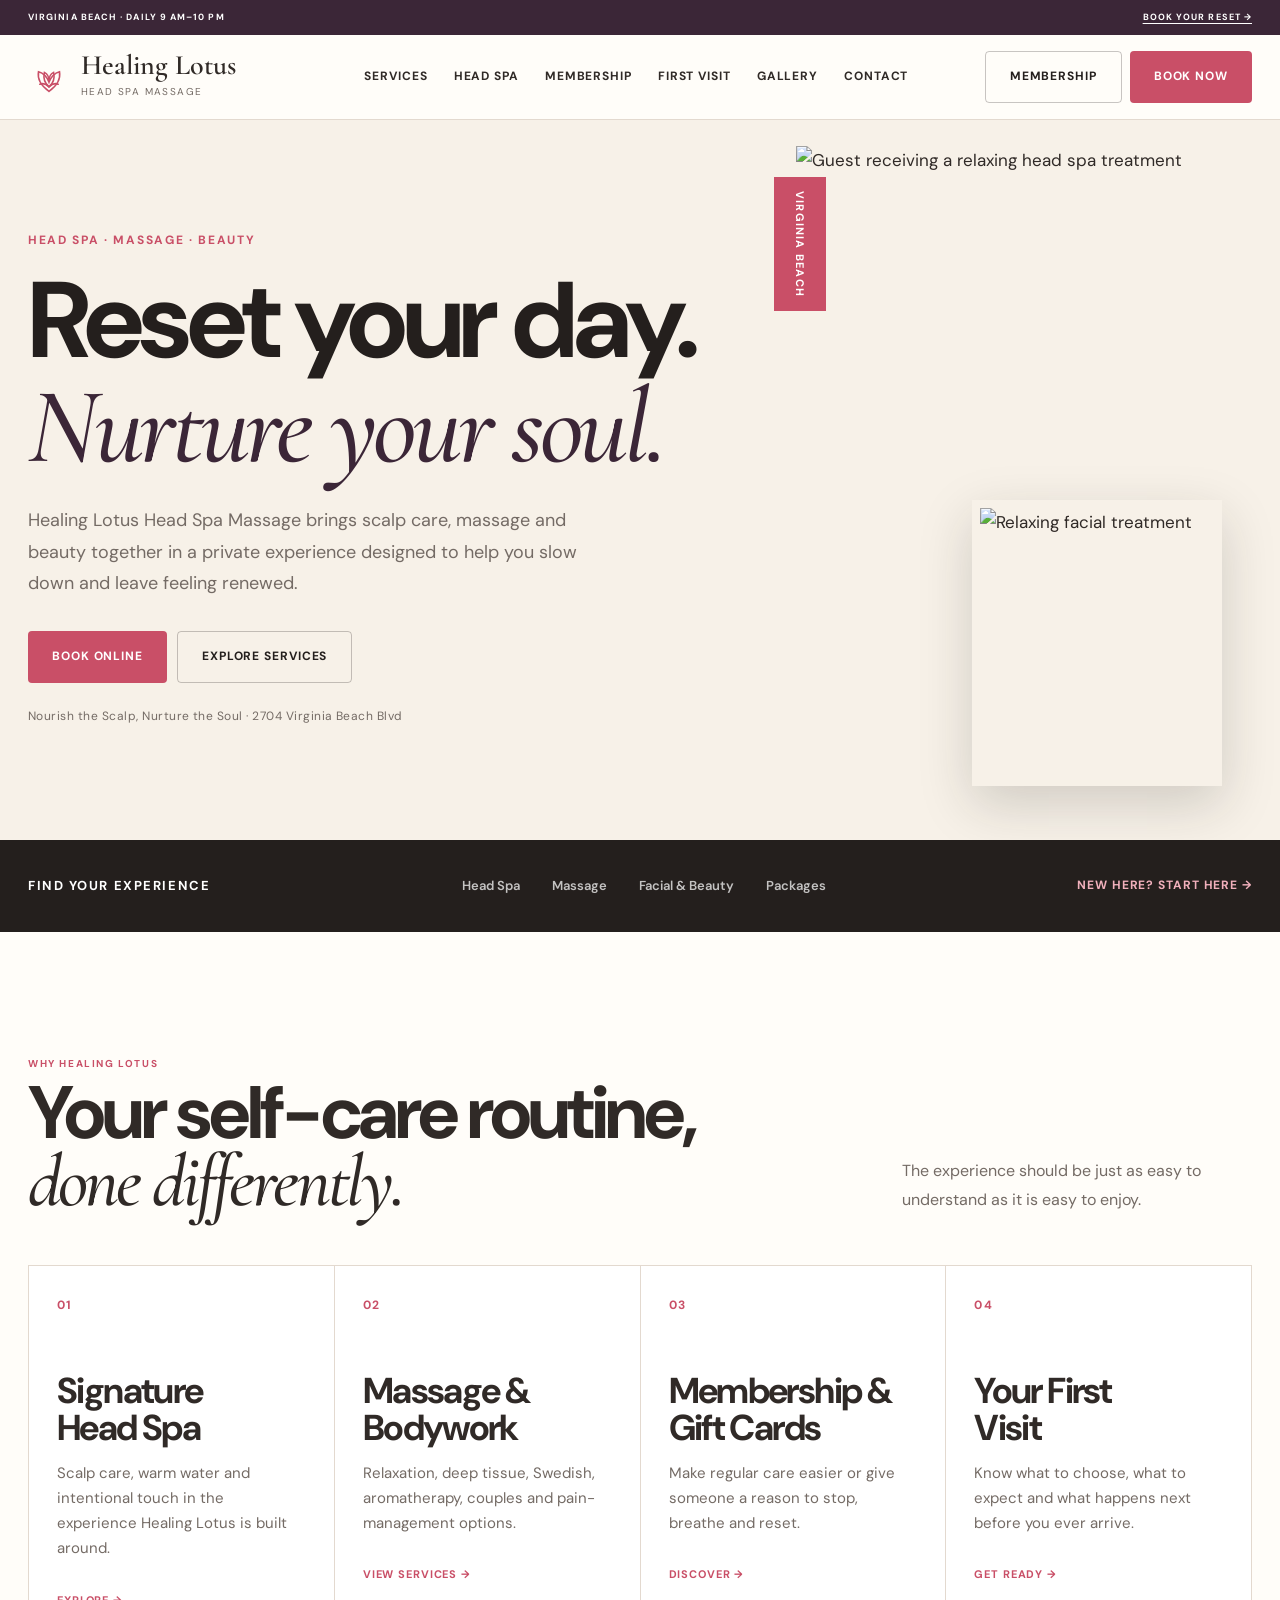
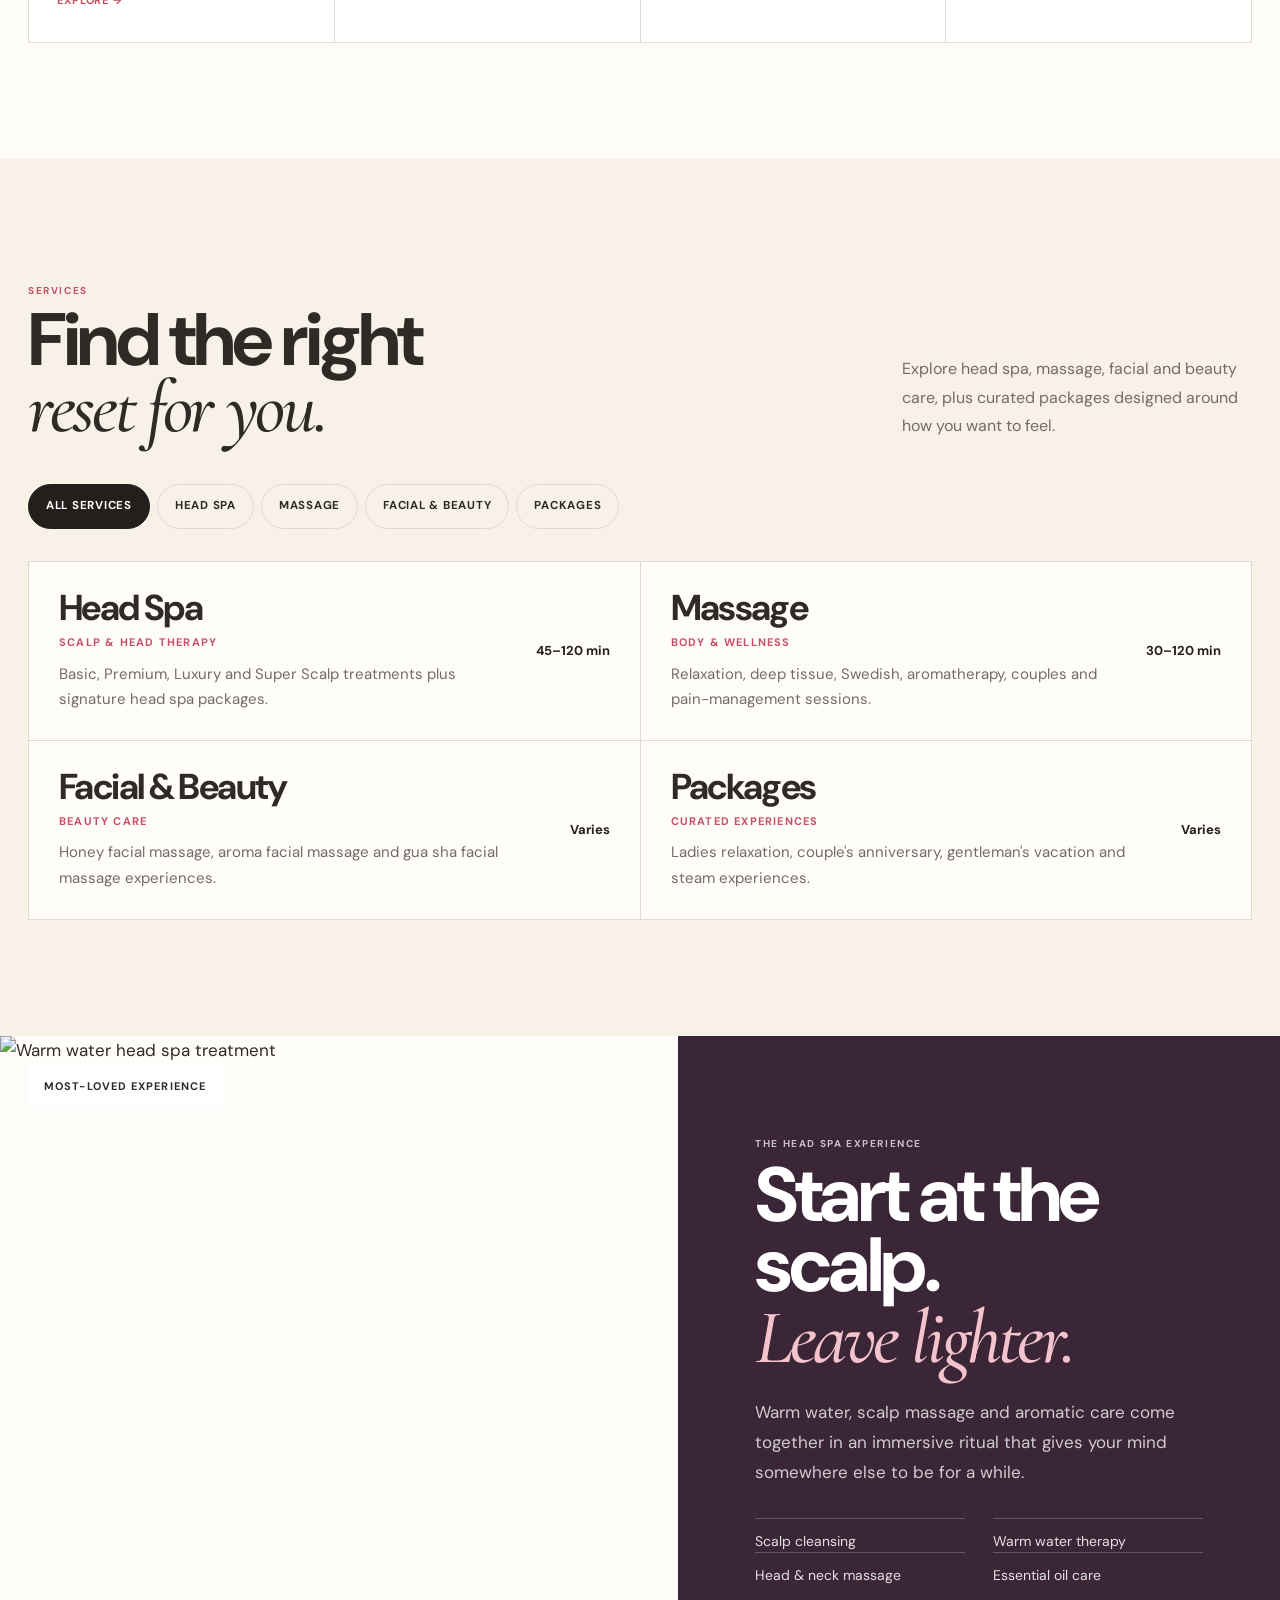
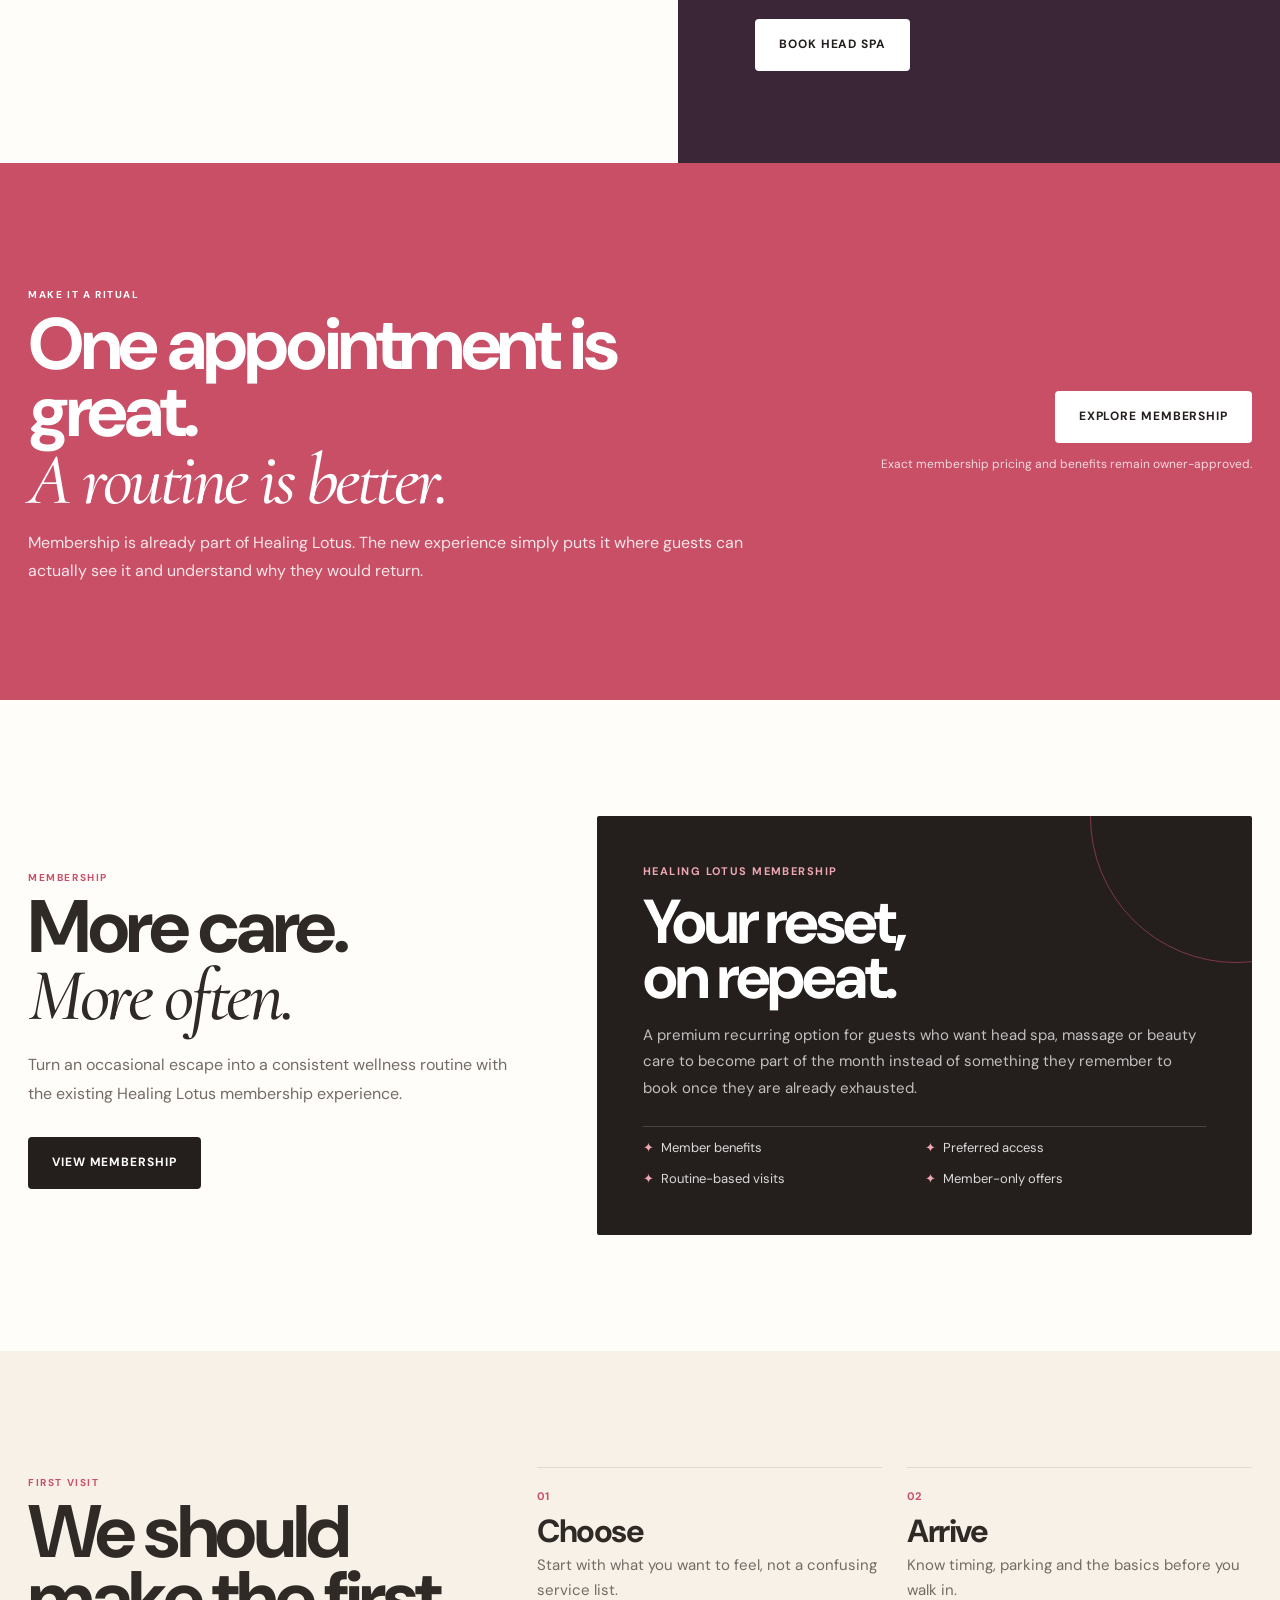
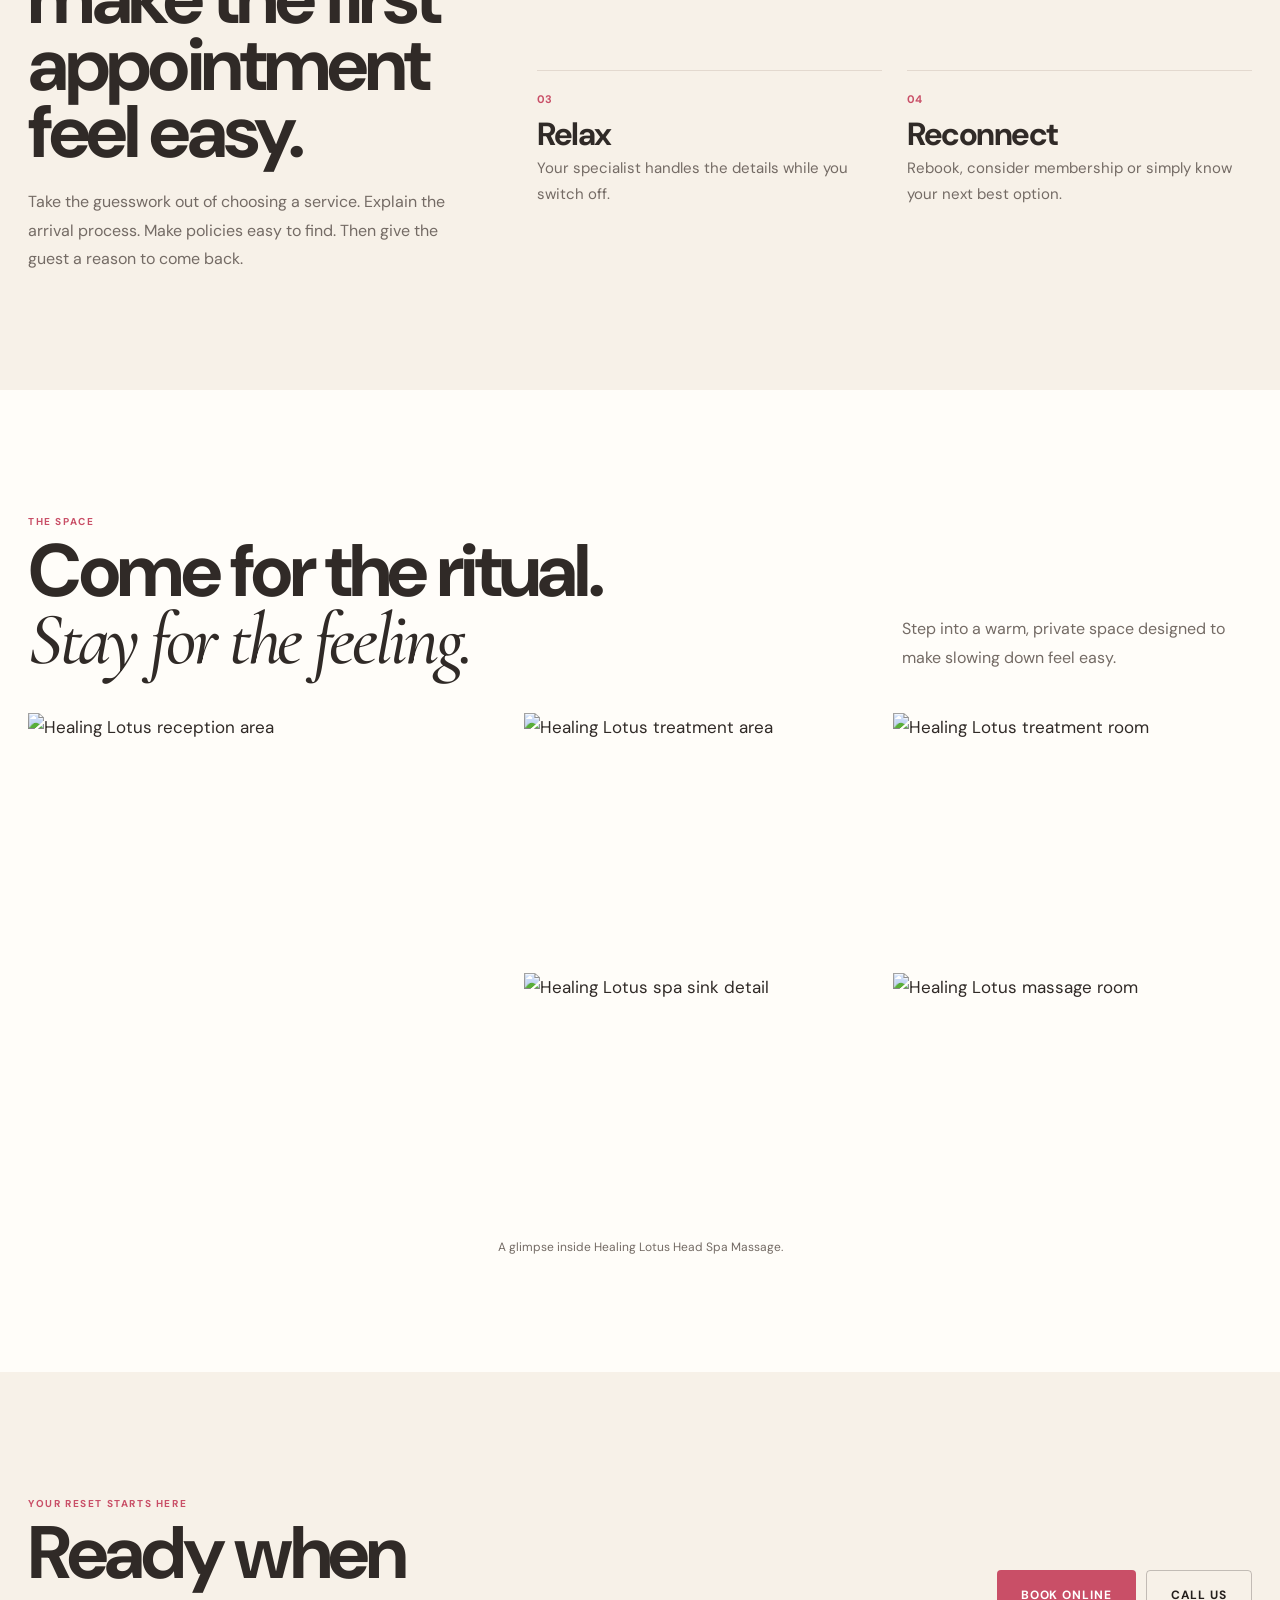
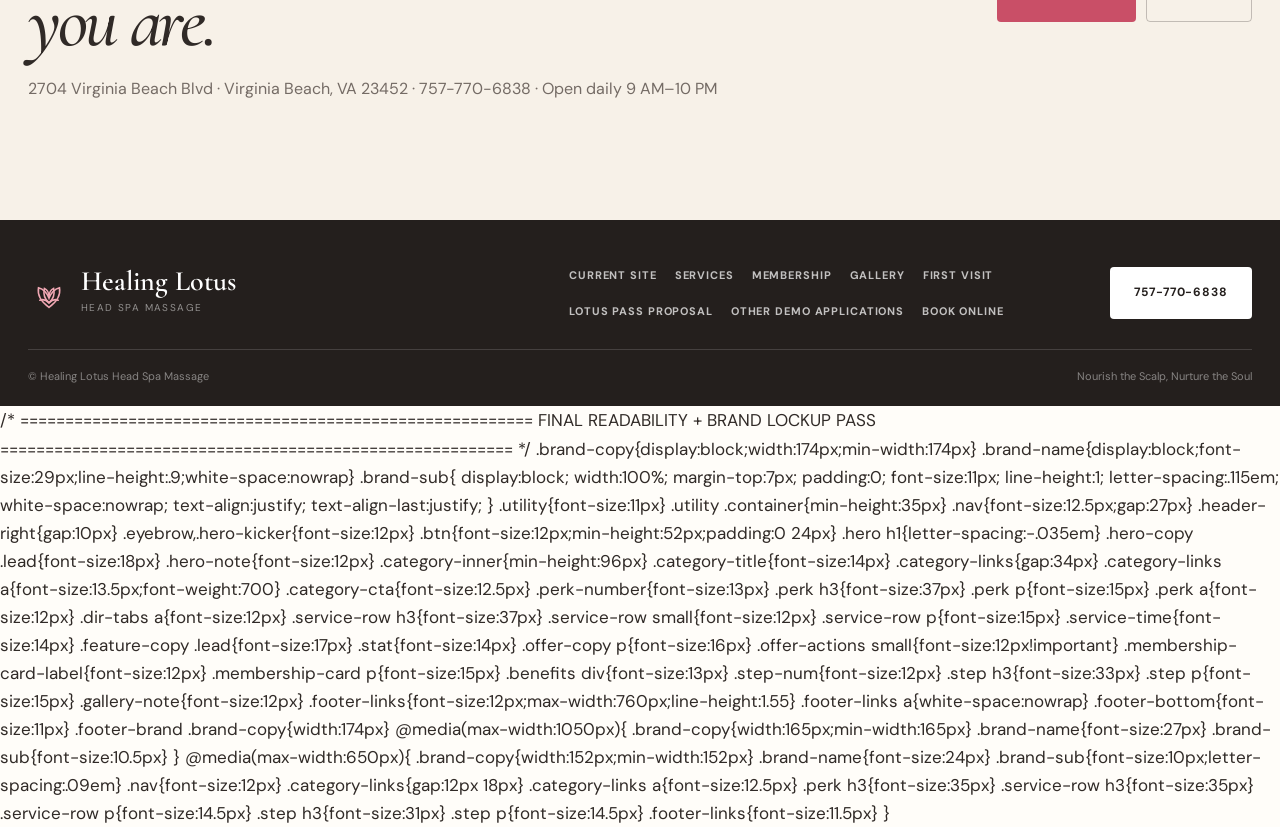
==== commit 52d73622: "Add files via upload" ====
--- a/website/index.html
+++ b/website/index.html
@@ -235,7 +235,7 @@
 <section class="section gallery" id="gallery"><div class="container"><div class="section-head" style="display:flex;justify-content:space-between;align-items:end;gap:40px;margin-bottom:40px"><div><p class="eyebrow rose">The Space</p><h2>Come for the ritual.<br><span class="serif">Stay for the feeling.</span></h2></div><p class="lead" style="max-width:350px">Step into a warm, private space designed to make slowing down feel easy.</p></div><div class="gallery-grid"><div class="g large"><img src="https://s3-media0.fl.yelpcdn.com/bphoto/BllfAkZnJTCIStxuSQI8Jw/l.jpg" alt="Healing Lotus reception area" loading="lazy"></div><div class="g"><img src="https://images.fresha.com/locations/location-profile-images/2641389/4778582/2535a613-5d78-44e1-84af-16877e1b6c0d-HealingLotusHeadSpaMassage-US-Virginia-VirginiaBeach-Fresha.jpg?class=venue-gallery-large" alt="Healing Lotus treatment area" loading="lazy"></div><div class="g"><img src="https://images.fresha.com/locations/location-profile-images/2641389/4778583/ea819ec3-7843-4ace-a082-1e47e7ccf813-HealingLotusHeadSpaMassage-US-Virginia-VirginiaBeach-Fresha.jpg?class=venue-gallery-large" alt="Healing Lotus treatment room" loading="lazy"></div><div class="g"><img src="https://images.fresha.com/locations/location-profile-images/2641389/4778584/3c9fe306-26a0-4d36-a071-04e665db0d3d-HealingLotusHeadSpaMassage-US-Virginia-VirginiaBeach-Fresha.jpg?class=venue-gallery-large" alt="Healing Lotus spa sink detail" loading="lazy"></div><div class="g"><img src="https://images.fresha.com/locations/location-profile-images/2641389/4778581/5b2ec941-f9c5-4a59-9960-c493ba35158c-HealingLotusHeadSpaMassage-US-Virginia-VirginiaBeach-Fresha.jpg?class=venue-gallery-large" alt="Healing Lotus massage room" loading="lazy"></div></div><p class="gallery-note">A glimpse inside Healing Lotus Head Spa Massage.</p></div></section>
 <section class="section" id="contact" style="background:var(--cream)"><div class="container" style="display:grid;grid-template-columns:1fr auto;align-items:center;gap:40px"><div><p class="eyebrow rose">Your reset starts here</p><h2>Ready when<br><span class="serif">you are.</span></h2><p class="lead" style="margin-top:20px">2704 Virginia Beach Blvd · Virginia Beach, VA 23452 · 757-770-6838 · Open daily 9 AM–10 PM</p></div><div style="display:flex;gap:10px;flex-wrap:wrap"><a class="btn btn-pink" href="https://www.fresha.com/a/healing-lotus-head-spa-massage-virginia-beach-2704-virginia-beach-boulevard-em8l64a5" target="_blank" rel="noopener">Book Online</a><a class="btn btn-outline" href="tel:17577706838">Call Us</a></div></div></section>
 </main>
-<footer id="footer"><div class="container"><div class="footer-top"><a class="brand footer-brand" href="#top"><svg class="brand-icon" viewBox="0 0 64 64" aria-hidden="true"><path d="M32 54C21 46 14 35 16 24c7 2 13 8 16 16 3-8 9-14 16-16 2 11-5 22-16 30Z" fill="none" stroke="currentColor" stroke-width="2.4"/><path d="M32 47c-6-5-9-13-7-22 4 2 7 7 7 13 0-6 3-11 7-13 2 9-1 17-7 22Z" fill="none" stroke="currentColor" stroke-width="2.4"/><path d="M18 43c5-2 10 0 14 4 4-4 9-6 14-4" fill="none" stroke="currentColor" stroke-width="2.4" stroke-linecap="round"/></svg><span class="brand-copy"><span class="brand-name">Healing Lotus</span><span class="brand-sub">Head Spa Massage</span></span></a><div class="footer-links"><a href="https://www.lotusspava.com/" target="_blank" rel="noopener">Current Site</a><a href="#services">Services</a><a href="#membership">Membership</a><a href="#gallery">Gallery</a><a href="#first-visit">First Visit</a><a href="https://www.fresha.com/a/healing-lotus-head-spa-massage-virginia-beach-2704-virginia-beach-boulevard-em8l64a5" target="_blank" rel="noopener">Book Online</a></div><a class="btn btn-white" href="tel:17577706838">757-770-6838</a></div><div class="footer-bottom"><span>© Healing Lotus Head Spa Massage</span><span>Nourish the Scalp, Nurture the Soul</span></div></div></footer>
+<footer id="footer"><div class="container"><div class="footer-top"><a class="brand footer-brand" href="#top"><svg class="brand-icon" viewBox="0 0 64 64" aria-hidden="true"><path d="M32 54C21 46 14 35 16 24c7 2 13 8 16 16 3-8 9-14 16-16 2 11-5 22-16 30Z" fill="none" stroke="currentColor" stroke-width="2.4"/><path d="M32 47c-6-5-9-13-7-22 4 2 7 7 7 13 0-6 3-11 7-13 2 9-1 17-7 22Z" fill="none" stroke="currentColor" stroke-width="2.4"/><path d="M18 43c5-2 10 0 14 4 4-4 9-6 14-4" fill="none" stroke="currentColor" stroke-width="2.4" stroke-linecap="round"/></svg><span class="brand-copy"><span class="brand-name">Healing Lotus</span><span class="brand-sub">Head Spa Massage</span></span></a><div class="footer-links"><a href="https://www.lotusspava.com/" target="_blank" rel="noopener">Current Site</a><a href="#services">Services</a><a href="#membership">Membership</a><a href="#gallery">Gallery</a><a href="#first-visit">First Visit</a><a href="lotus-pass-proposal.html">Lotus Pass Proposal</a><a href="https://ewc-va.com/" target="_blank" rel="noopener">Other Demo Applications</a><a href="https://www.fresha.com/a/healing-lotus-head-spa-massage-virginia-beach-2704-virginia-beach-boulevard-em8l64a5" target="_blank" rel="noopener">Book Online</a></div><a class="btn btn-white" href="tel:17577706838">757-770-6838</a></div><div class="footer-bottom"><span>© Healing Lotus Head Spa Massage</span><span>Nourish the Scalp, Nurture the Soul</span></div></div></footer>
 </body></html>
 
 
@@ -290,7 +290,8 @@
 .step h3{font-size:33px}
 .step p{font-size:15px}
 .gallery-note{font-size:12px}
-.footer-links{font-size:12px}
+.footer-links{font-size:12px;max-width:760px;line-height:1.55}
+.footer-links a{white-space:nowrap}
 .footer-bottom{font-size:11px}
 .footer-brand .brand-copy{width:174px}
 
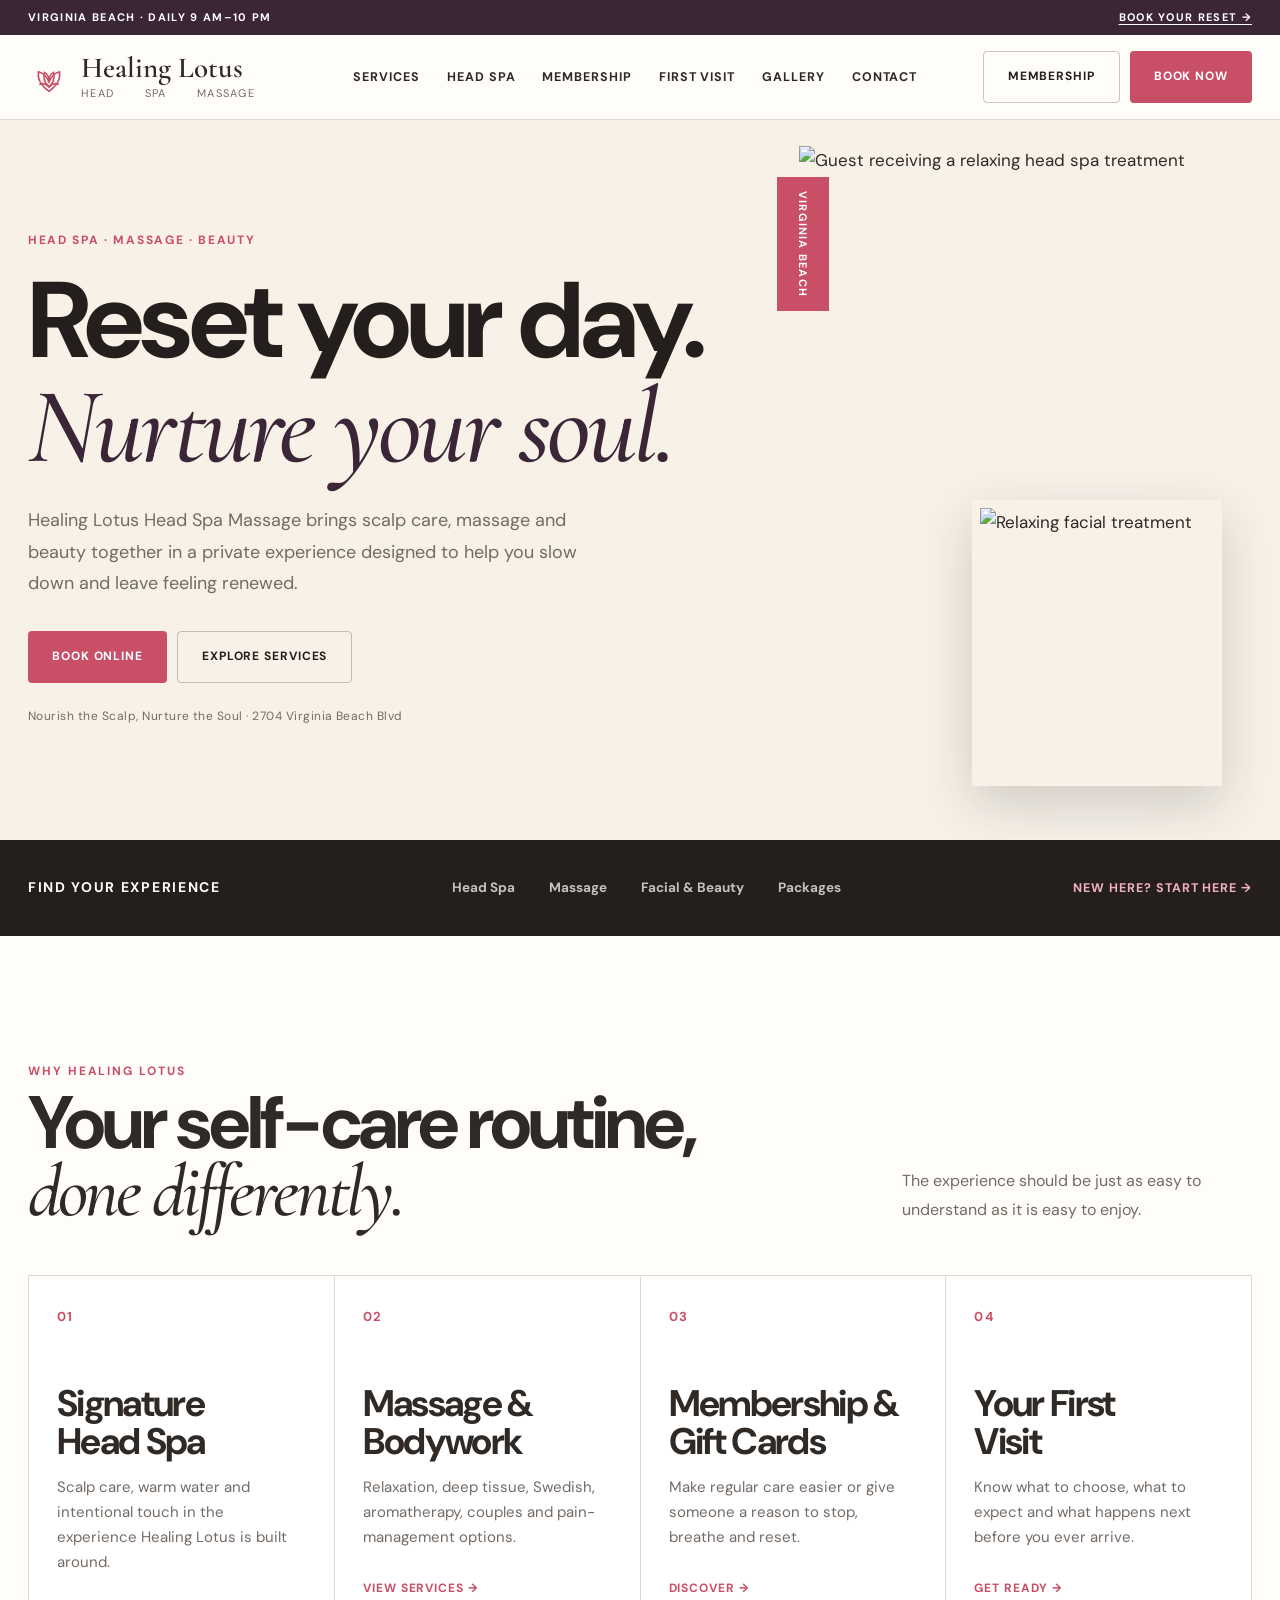
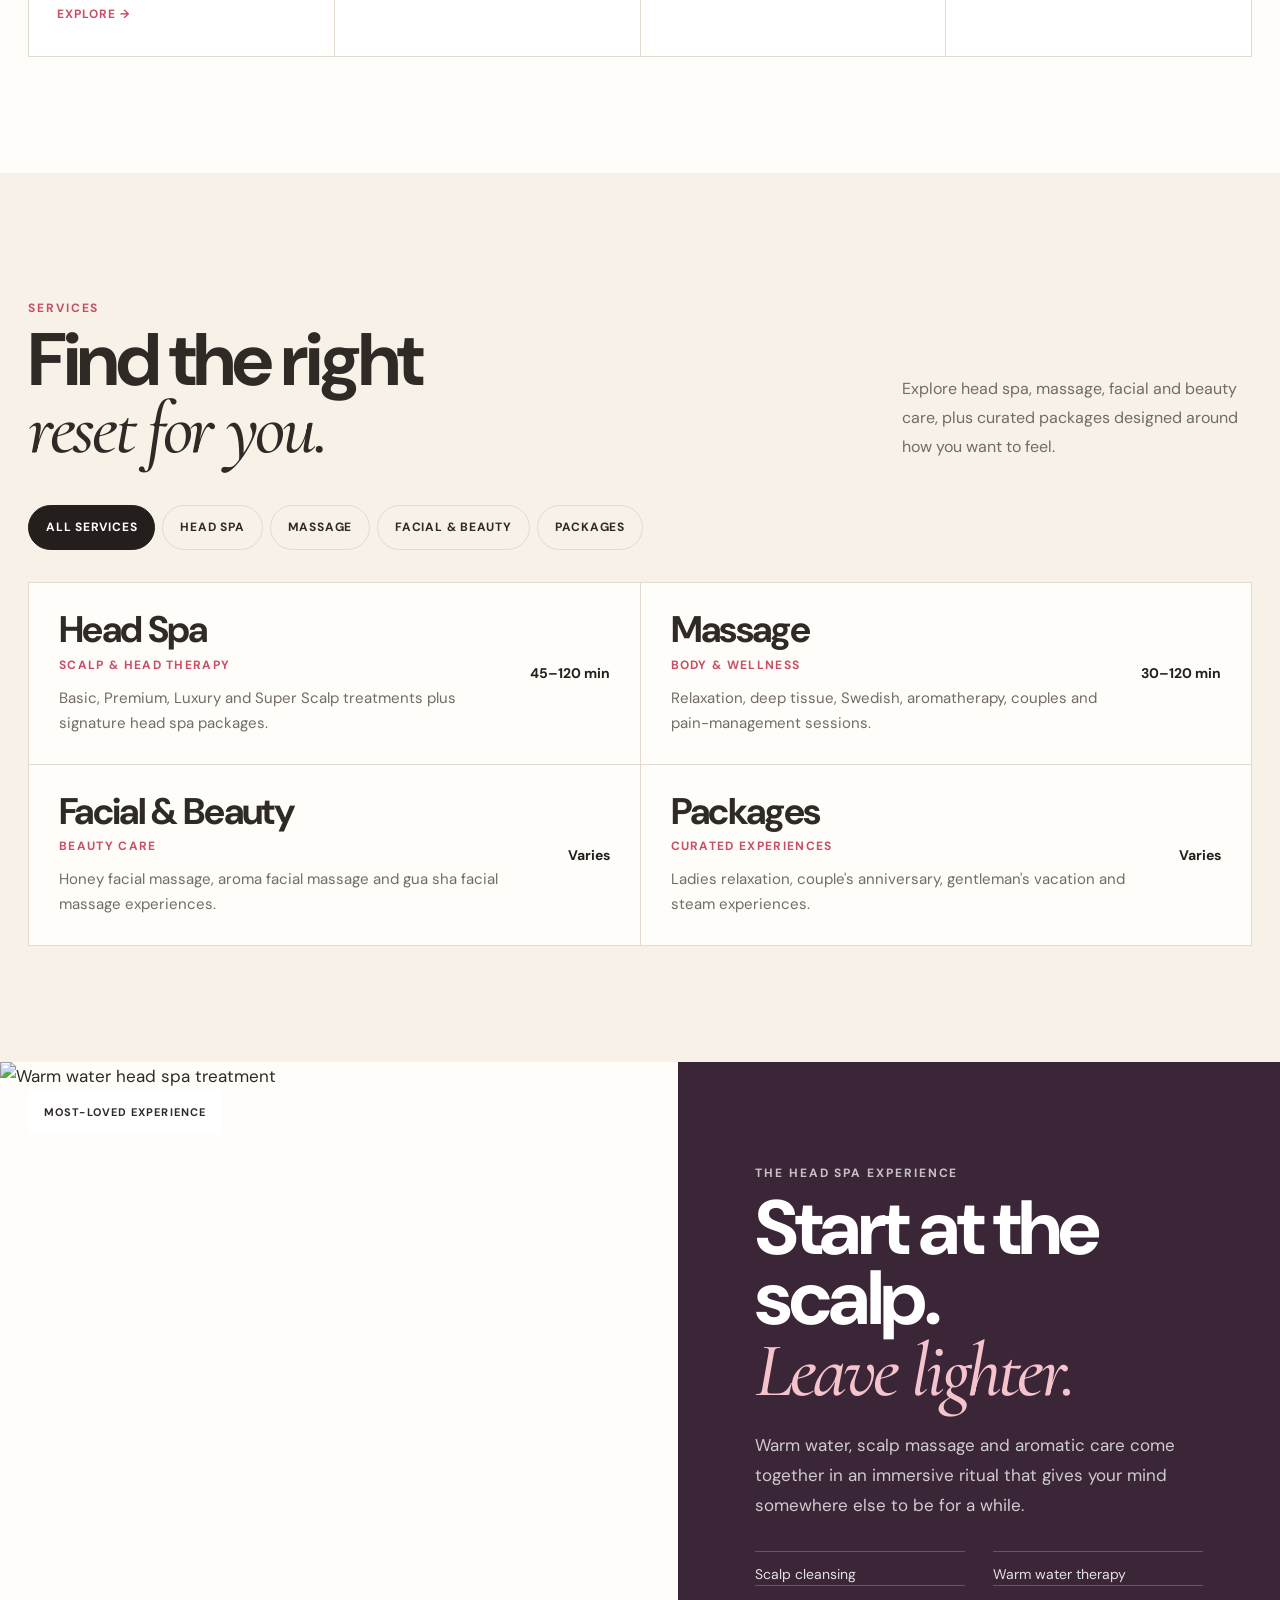
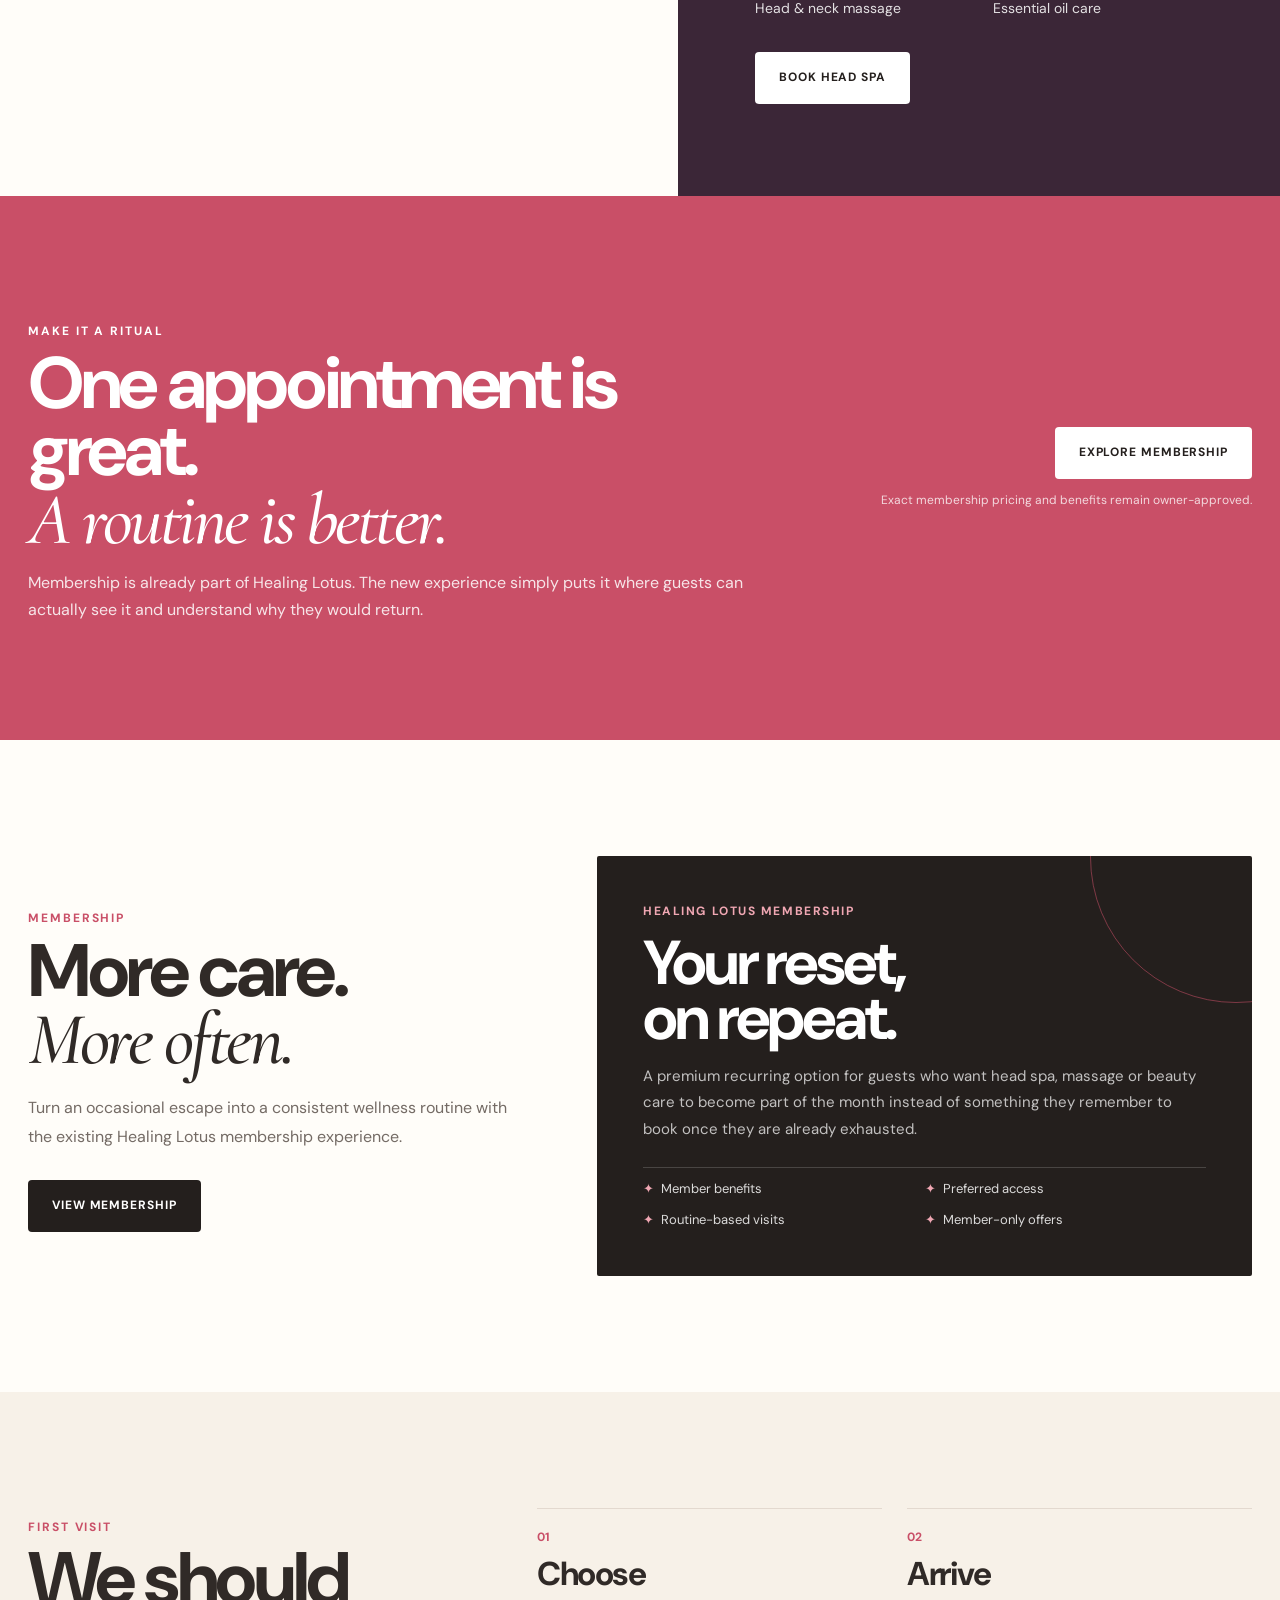
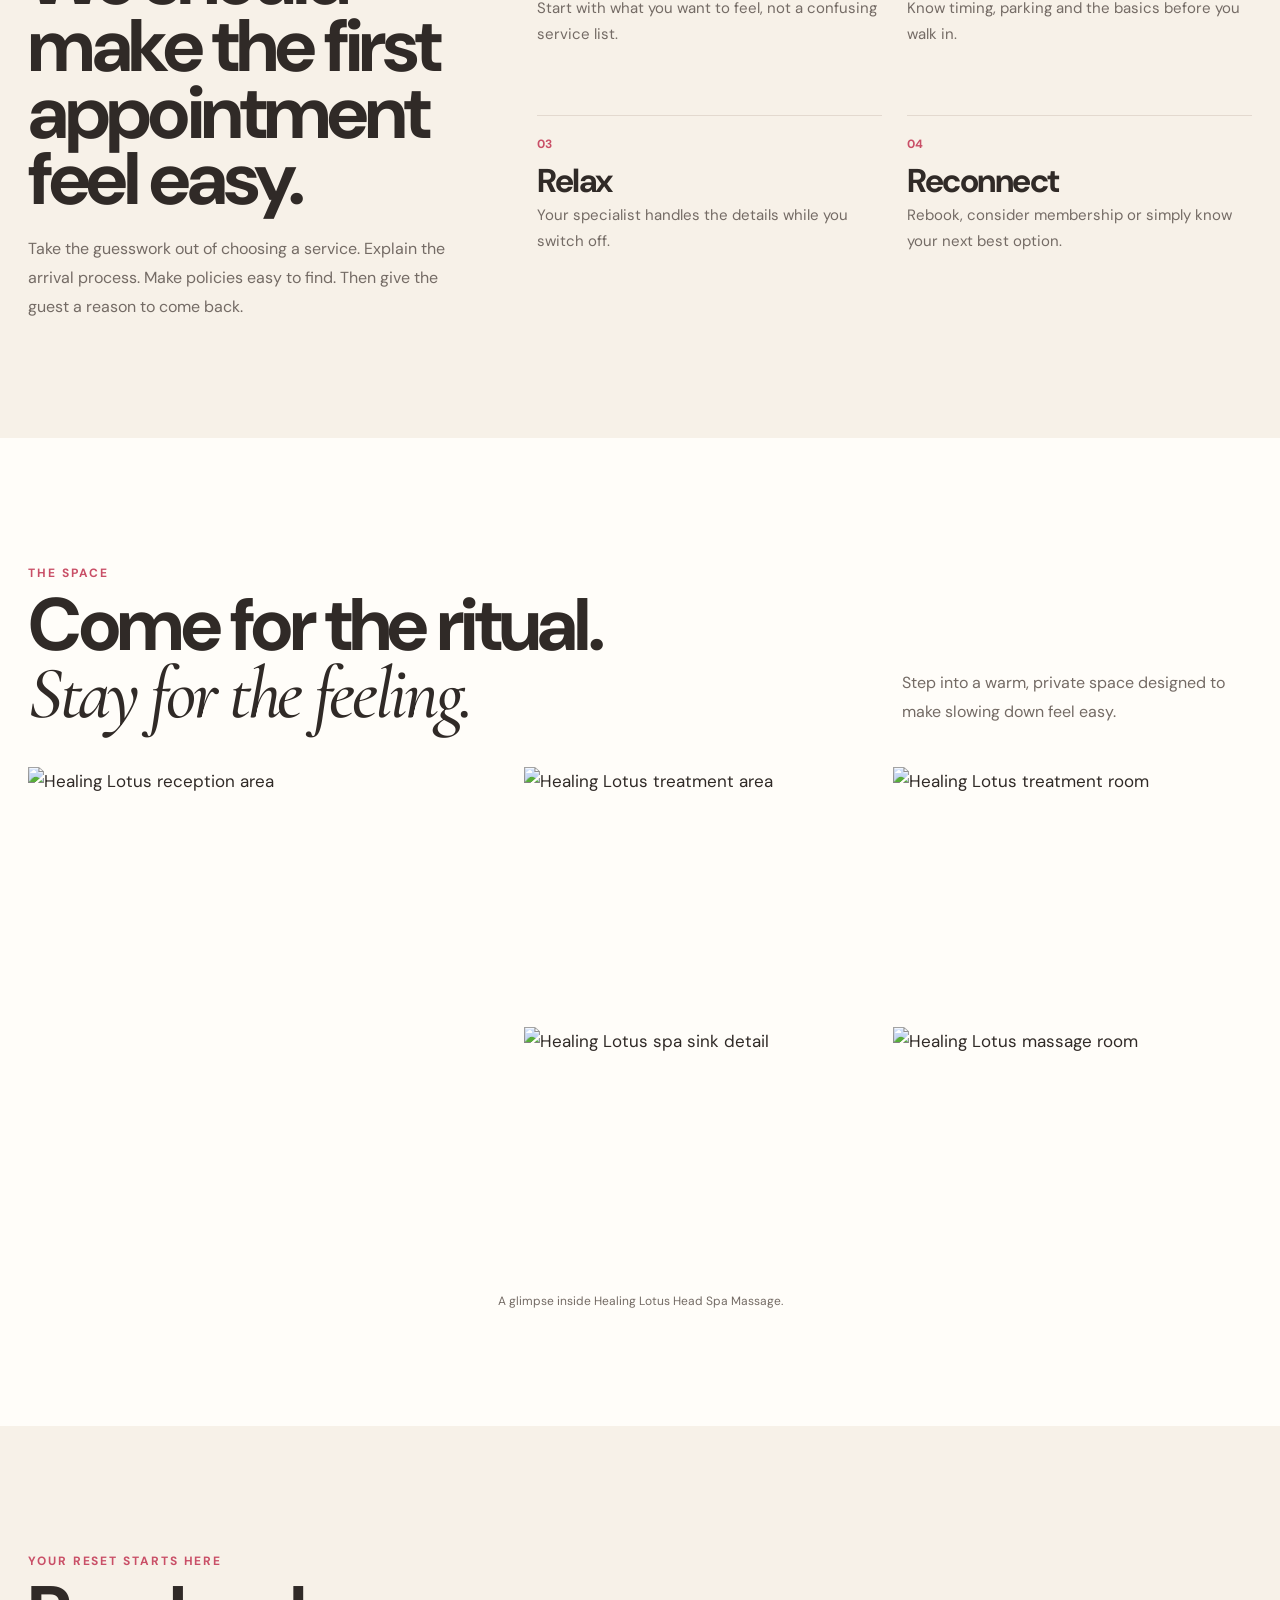
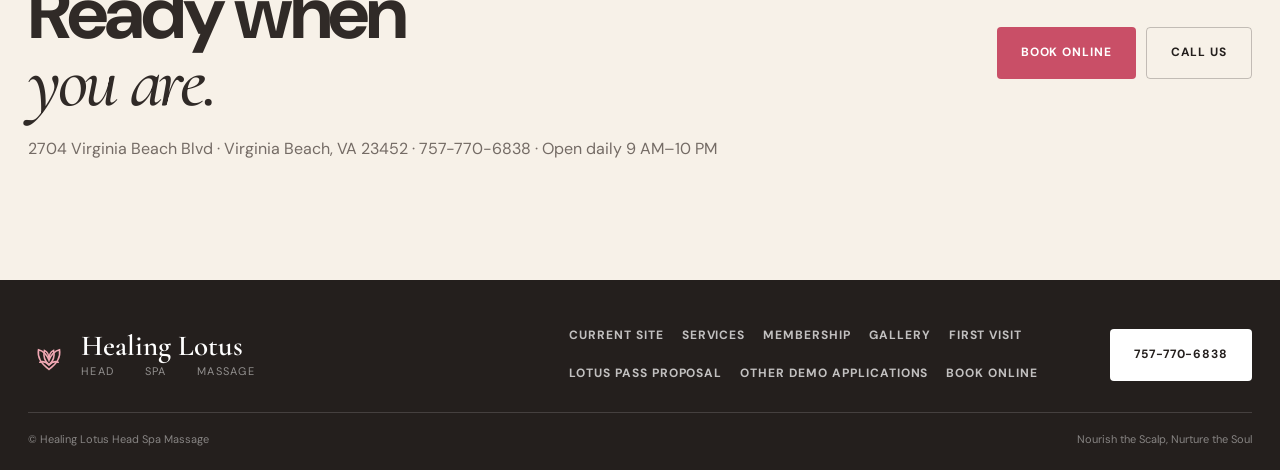
==== commit 8a6469fd: "Add files via upload" ====
--- a/website/index.html
+++ b/website/index.html
@@ -208,40 +208,8 @@
   .footer-links{font-size:10.5px;gap:14px}
 }
 
-</style>
-</head>
-<body>
-<!-- Typography/detail QA revision: increased readable text sizes, fixed hero line spacing, and expanded navigation/section copy. -->
-<div class="utility"><div class="container"><span>Virginia Beach · Daily 9 AM–10 PM</span><a href="https://www.fresha.com/a/healing-lotus-head-spa-massage-virginia-beach-2704-virginia-beach-boulevard-em8l64a5" target="_blank" rel="noopener">Book your reset →</a></div></div>
-<header>
-<div class="header-inner container">
-<a class="brand" href="#top" aria-label="Healing Lotus Head Spa Massage">
-<svg class="brand-icon" viewBox="0 0 64 64" aria-hidden="true"><path d="M32 54C21 46 14 35 16 24c7 2 13 8 16 16 3-8 9-14 16-16 2 11-5 22-16 30Z" fill="none" stroke="currentColor" stroke-width="2.4"/><path d="M32 47c-6-5-9-13-7-22 4 2 7 7 7 13 0-6 3-11 7-13 2 9-1 17-7 22Z" fill="none" stroke="currentColor" stroke-width="2.4"/><path d="M18 43c5-2 10 0 14 4 4-4 9-6 14-4" fill="none" stroke="currentColor" stroke-width="2.4" stroke-linecap="round"/></svg>
-<span class="brand-copy"><span class="brand-name">Healing Lotus</span><span class="brand-sub">Head Spa Massage</span></span>
-</a>
-<nav class="nav"><a href="#services">Services</a><a href="#head-spa">Head Spa</a><a href="#membership">Membership</a><a href="#first-visit">First Visit</a><a href="#gallery">Gallery</a><a href="#contact">Contact</a></nav>
-<div class="header-right"><a class="btn btn-outline" href="#membership">Membership</a><a class="btn btn-pink" href="https://www.fresha.com/a/healing-lotus-head-spa-massage-virginia-beach-2704-virginia-beach-boulevard-em8l64a5" target="_blank" rel="noopener">Book Now</a><button class="menu" aria-label="Menu">☰</button></div>
-</div>
-</header>
-<main id="top">
-<section class="hero"><div class="container hero-grid"><div class="hero-copy"><div class="hero-copy-inner"><div class="hero-kicker">Head Spa · Massage · Beauty</div><h1><span class="hero-line-one">Reset your day.</span><span class="soft hero-line-two">Nurture your soul.</span></h1><p class="lead">Healing Lotus Head Spa Massage brings scalp care, massage and beauty together in a private experience designed to help you slow down and leave feeling renewed.</p><div class="hero-actions"><a class="btn btn-pink" href="https://www.fresha.com/a/healing-lotus-head-spa-massage-virginia-beach-2704-virginia-beach-boulevard-em8l64a5" target="_blank" rel="noopener">Book Online</a><a class="btn btn-outline" href="#services">Explore Services</a></div><div class="hero-note">Nourish the Scalp, Nurture the Soul · 2704 Virginia Beach Blvd</div></div></div><div class="hero-media"><div class="hero-media-main"><img src="https://www.thrive4peakperformance.com/images/head-spa-hero.jpg" alt="Guest receiving a relaxing head spa treatment" fetchpriority="high"></div><div class="hero-media-card"><img src="https://classpass-res.cloudinary.com/image/upload/f_auto/q_auto/xqhh0j352x9shosa83wa.jpg" alt="Relaxing facial treatment" loading="lazy"></div><div class="hero-tag">Virginia Beach</div></div></div></section>
-<section class="category-bar"><div class="container category-inner"><span class="category-title">Find your experience</span><div class="category-links"><a href="#head-spa">Head Spa</a><a href="#services">Massage</a><a href="#services">Facial & Beauty</a><a href="#services">Packages</a></div><a class="category-cta" href="#first-visit">New here? Start here →</a></div></section>
-<section class="section perks"><div class="container"><div class="perks-head"><div><p class="eyebrow rose">Why Healing Lotus</p><h2>Your self-care routine,<br><span class="serif">done differently.</span></h2></div><p class="lead" style="max-width:350px">The experience should be just as easy to understand as it is easy to enjoy.</p></div><div class="perks-grid"><article class="perk"><div class="perk-number">01</div><h3>Signature<br>Head Spa</h3><p>Scalp care, warm water and intentional touch in the experience Healing Lotus is built around.</p><a href="#head-spa">Explore →</a></article><article class="perk"><div class="perk-number">02</div><h3>Massage &<br>Bodywork</h3><p>Relaxation, deep tissue, Swedish, aromatherapy, couples and pain-management options.</p><a href="#services">View services →</a></article><article class="perk"><div class="perk-number">03</div><h3>Membership &<br>Gift Cards</h3><p>Make regular care easier or give someone a reason to stop, breathe and reset.</p><a href="#membership">Discover →</a></article><article class="perk"><div class="perk-number">04</div><h3>Your First<br>Visit</h3><p>Know what to choose, what to expect and what happens next before you ever arrive.</p><a href="#first-visit">Get ready →</a></article></div></div></section>
-<section class="section directory" id="services"><div class="container"><div class="dir-head"><div><p class="eyebrow rose">Services</p><h2>Find the right<br><span class="serif">reset for you.</span></h2></div><p class="lead">Explore head spa, massage, facial and beauty care, plus curated packages designed around how you want to feel.</p></div><div class="dir-tabs"><a class="active" href="#services">All Services</a><a href="#head-spa">Head Spa</a><a href="#services">Massage</a><a href="#services">Facial & Beauty</a><a href="#services">Packages</a></div><div class="service-list"><article class="service-row"><div><h3>Head Spa</h3><small>Scalp & Head Therapy</small><p>Basic, Premium, Luxury and Super Scalp treatments plus signature head spa packages.</p></div><div class="service-time">45–120 min</div></article><article class="service-row"><div><h3>Massage</h3><small>Body & Wellness</small><p>Relaxation, deep tissue, Swedish, aromatherapy, couples and pain-management sessions.</p></div><div class="service-time">30–120 min</div></article><article class="service-row"><div><h3>Facial & Beauty</h3><small>Beauty Care</small><p>Honey facial massage, aroma facial massage and gua sha facial massage experiences.</p></div><div class="service-time">Varies</div></article><article class="service-row"><div><h3>Packages</h3><small>Curated Experiences</small><p>Ladies relaxation, couple's anniversary, gentleman's vacation and steam experiences.</p></div><div class="service-time">Varies</div></article></div></div></section>
-<section class="feature" id="head-spa"><div class="feature-media"><img src="https://budapestskincare.com/images/signature-head-spa-treatment.jpg" alt="Warm water head spa treatment" loading="lazy"><div class="feature-label">Most-Loved Experience</div></div><div class="feature-copy"><div><p class="eyebrow light">The Head Spa Experience</p><h2>Start at the scalp.<br><em>Leave lighter.</em></h2><p class="lead">Warm water, scalp massage and aromatic care come together in an immersive ritual that gives your mind somewhere else to be for a while.</p><div class="feature-stats"><div class="stat">Scalp cleansing</div><div class="stat">Warm water therapy</div><div class="stat">Head & neck massage</div><div class="stat">Essential oil care</div></div><a class="btn btn-white" href="https://www.fresha.com/a/healing-lotus-head-spa-massage-virginia-beach-2704-virginia-beach-boulevard-em8l64a5" target="_blank" rel="noopener">Book Head Spa</a></div></div></section>
-<section class="section offer"><div class="container offer-inner"><div><p class="eyebrow" style="color:#fff">Make It a Ritual</p><h2>One appointment is great.<br><em>A routine is better.</em></h2><div class="offer-copy"><p>Membership is already part of Healing Lotus. The new experience simply puts it where guests can actually see it and understand why they would return.</p></div></div><div class="offer-actions"><a class="btn btn-white" href="#membership">Explore Membership</a><small>Exact membership pricing and benefits remain owner-approved.</small></div></div></section>
-<section class="section membership" id="membership"><div class="container membership-grid"><div><p class="eyebrow rose">Membership</p><h2>More care.<br><span class="serif">More often.</span></h2><p class="lead" style="margin:22px 0 28px;max-width:560px">Turn an occasional escape into a consistent wellness routine with the existing Healing Lotus membership experience.</p><a class="btn btn-dark" href="https://www.fresha.com/a/healing-lotus-head-spa-massage-virginia-beach-2704-virginia-beach-boulevard-em8l64a5" target="_blank" rel="noopener">View Membership</a></div><div class="membership-card"><div class="membership-card-label">Healing Lotus Membership</div><h3>Your reset,<br>on repeat.</h3><p>A premium recurring option for guests who want head spa, massage or beauty care to become part of the month instead of something they remember to book once they are already exhausted.</p><div class="benefits"><div>Member benefits</div><div>Preferred access</div><div>Routine-based visits</div><div>Member-only offers</div></div></div></div></section>
-<section class="section visit" id="first-visit"><div class="container visit-grid"><div><p class="eyebrow rose">First Visit</p><h2>We should make the first appointment feel easy.</h2><p class="lead" style="margin-top:22px">Take the guesswork out of choosing a service. Explain the arrival process. Make policies easy to find. Then give the guest a reason to come back.</p></div><div class="steps"><div class="step"><div class="step-num">01</div><h3>Choose</h3><p>Start with what you want to feel, not a confusing service list.</p></div><div class="step"><div class="step-num">02</div><h3>Arrive</h3><p>Know timing, parking and the basics before you walk in.</p></div><div class="step"><div class="step-num">03</div><h3>Relax</h3><p>Your specialist handles the details while you switch off.</p></div><div class="step"><div class="step-num">04</div><h3>Reconnect</h3><p>Rebook, consider membership or simply know your next best option.</p></div></div></div></section>
-<section class="section gallery" id="gallery"><div class="container"><div class="section-head" style="display:flex;justify-content:space-between;align-items:end;gap:40px;margin-bottom:40px"><div><p class="eyebrow rose">The Space</p><h2>Come for the ritual.<br><span class="serif">Stay for the feeling.</span></h2></div><p class="lead" style="max-width:350px">Step into a warm, private space designed to make slowing down feel easy.</p></div><div class="gallery-grid"><div class="g large"><img src="https://s3-media0.fl.yelpcdn.com/bphoto/BllfAkZnJTCIStxuSQI8Jw/l.jpg" alt="Healing Lotus reception area" loading="lazy"></div><div class="g"><img src="https://images.fresha.com/locations/location-profile-images/2641389/4778582/2535a613-5d78-44e1-84af-16877e1b6c0d-HealingLotusHeadSpaMassage-US-Virginia-VirginiaBeach-Fresha.jpg?class=venue-gallery-large" alt="Healing Lotus treatment area" loading="lazy"></div><div class="g"><img src="https://images.fresha.com/locations/location-profile-images/2641389/4778583/ea819ec3-7843-4ace-a082-1e47e7ccf813-HealingLotusHeadSpaMassage-US-Virginia-VirginiaBeach-Fresha.jpg?class=venue-gallery-large" alt="Healing Lotus treatment room" loading="lazy"></div><div class="g"><img src="https://images.fresha.com/locations/location-profile-images/2641389/4778584/3c9fe306-26a0-4d36-a071-04e665db0d3d-HealingLotusHeadSpaMassage-US-Virginia-VirginiaBeach-Fresha.jpg?class=venue-gallery-large" alt="Healing Lotus spa sink detail" loading="lazy"></div><div class="g"><img src="https://images.fresha.com/locations/location-profile-images/2641389/4778581/5b2ec941-f9c5-4a59-9960-c493ba35158c-HealingLotusHeadSpaMassage-US-Virginia-VirginiaBeach-Fresha.jpg?class=venue-gallery-large" alt="Healing Lotus massage room" loading="lazy"></div></div><p class="gallery-note">A glimpse inside Healing Lotus Head Spa Massage.</p></div></section>
-<section class="section" id="contact" style="background:var(--cream)"><div class="container" style="display:grid;grid-template-columns:1fr auto;align-items:center;gap:40px"><div><p class="eyebrow rose">Your reset starts here</p><h2>Ready when<br><span class="serif">you are.</span></h2><p class="lead" style="margin-top:20px">2704 Virginia Beach Blvd · Virginia Beach, VA 23452 · 757-770-6838 · Open daily 9 AM–10 PM</p></div><div style="display:flex;gap:10px;flex-wrap:wrap"><a class="btn btn-pink" href="https://www.fresha.com/a/healing-lotus-head-spa-massage-virginia-beach-2704-virginia-beach-boulevard-em8l64a5" target="_blank" rel="noopener">Book Online</a><a class="btn btn-outline" href="tel:17577706838">Call Us</a></div></div></section>
-</main>
-<footer id="footer"><div class="container"><div class="footer-top"><a class="brand footer-brand" href="#top"><svg class="brand-icon" viewBox="0 0 64 64" aria-hidden="true"><path d="M32 54C21 46 14 35 16 24c7 2 13 8 16 16 3-8 9-14 16-16 2 11-5 22-16 30Z" fill="none" stroke="currentColor" stroke-width="2.4"/><path d="M32 47c-6-5-9-13-7-22 4 2 7 7 7 13 0-6 3-11 7-13 2 9-1 17-7 22Z" fill="none" stroke="currentColor" stroke-width="2.4"/><path d="M18 43c5-2 10 0 14 4 4-4 9-6 14-4" fill="none" stroke="currentColor" stroke-width="2.4" stroke-linecap="round"/></svg><span class="brand-copy"><span class="brand-name">Healing Lotus</span><span class="brand-sub">Head Spa Massage</span></span></a><div class="footer-links"><a href="https://www.lotusspava.com/" target="_blank" rel="noopener">Current Site</a><a href="#services">Services</a><a href="#membership">Membership</a><a href="#gallery">Gallery</a><a href="#first-visit">First Visit</a><a href="lotus-pass-proposal.html">Lotus Pass Proposal</a><a href="https://ewc-va.com/" target="_blank" rel="noopener">Other Demo Applications</a><a href="https://www.fresha.com/a/healing-lotus-head-spa-massage-virginia-beach-2704-virginia-beach-boulevard-em8l64a5" target="_blank" rel="noopener">Book Online</a></div><a class="btn btn-white" href="tel:17577706838">757-770-6838</a></div><div class="footer-bottom"><span>© Healing Lotus Head Spa Massage</span><span>Nourish the Scalp, Nurture the Soul</span></div></div></footer>
-</body></html>
-
-
-/* =========================================================
-   FINAL READABILITY + BRAND LOCKUP PASS
-   ========================================================= */
+
+/* Final readability and brand lockup rules */
 .brand-copy{display:block;width:174px;min-width:174px}
 .brand-name{display:block;font-size:29px;line-height:.9;white-space:nowrap}
 .brand-sub{
@@ -290,8 +258,7 @@
 .step h3{font-size:33px}
 .step p{font-size:15px}
 .gallery-note{font-size:12px}
-.footer-links{font-size:12px;max-width:760px;line-height:1.55}
-.footer-links a{white-space:nowrap}
+.footer-links{font-size:12px}
 .footer-bottom{font-size:11px}
 .footer-brand .brand-copy{width:174px}
 
@@ -314,3 +281,31 @@
   .step p{font-size:14.5px}
   .footer-links{font-size:11.5px}
 }
+</style>
+</head>
+<body>
+<div class="utility"><div class="container"><span>Virginia Beach · Daily 9 AM–10 PM</span><a href="https://www.fresha.com/a/healing-lotus-head-spa-massage-virginia-beach-2704-virginia-beach-boulevard-em8l64a5" target="_blank" rel="noopener">Book your reset →</a></div></div>
+<header>
+<div class="header-inner container">
+<a class="brand" href="#top" aria-label="Healing Lotus Head Spa Massage">
+<svg class="brand-icon" viewBox="0 0 64 64" aria-hidden="true"><path d="M32 54C21 46 14 35 16 24c7 2 13 8 16 16 3-8 9-14 16-16 2 11-5 22-16 30Z" fill="none" stroke="currentColor" stroke-width="2.4"/><path d="M32 47c-6-5-9-13-7-22 4 2 7 7 7 13 0-6 3-11 7-13 2 9-1 17-7 22Z" fill="none" stroke="currentColor" stroke-width="2.4"/><path d="M18 43c5-2 10 0 14 4 4-4 9-6 14-4" fill="none" stroke="currentColor" stroke-width="2.4" stroke-linecap="round"/></svg>
+<span class="brand-copy"><span class="brand-name">Healing Lotus</span><span class="brand-sub">Head Spa Massage</span></span>
+</a>
+<nav class="nav"><a href="#services">Services</a><a href="#head-spa">Head Spa</a><a href="#membership">Membership</a><a href="#first-visit">First Visit</a><a href="#gallery">Gallery</a><a href="#contact">Contact</a></nav>
+<div class="header-right"><a class="btn btn-outline" href="#membership">Membership</a><a class="btn btn-pink" href="https://www.fresha.com/a/healing-lotus-head-spa-massage-virginia-beach-2704-virginia-beach-boulevard-em8l64a5" target="_blank" rel="noopener">Book Now</a><button class="menu" aria-label="Menu">☰</button></div>
+</div>
+</header>
+<main id="top">
+<section class="hero"><div class="container hero-grid"><div class="hero-copy"><div class="hero-copy-inner"><div class="hero-kicker">Head Spa · Massage · Beauty</div><h1><span class="hero-line-one">Reset your day.</span><span class="soft hero-line-two">Nurture your soul.</span></h1><p class="lead">Healing Lotus Head Spa Massage brings scalp care, massage and beauty together in a private experience designed to help you slow down and leave feeling renewed.</p><div class="hero-actions"><a class="btn btn-pink" href="https://www.fresha.com/a/healing-lotus-head-spa-massage-virginia-beach-2704-virginia-beach-boulevard-em8l64a5" target="_blank" rel="noopener">Book Online</a><a class="btn btn-outline" href="#services">Explore Services</a></div><div class="hero-note">Nourish the Scalp, Nurture the Soul · 2704 Virginia Beach Blvd</div></div></div><div class="hero-media"><div class="hero-media-main"><img src="https://www.thrive4peakperformance.com/images/head-spa-hero.jpg" alt="Guest receiving a relaxing head spa treatment" fetchpriority="high"></div><div class="hero-media-card"><img src="https://classpass-res.cloudinary.com/image/upload/f_auto/q_auto/xqhh0j352x9shosa83wa.jpg" alt="Relaxing facial treatment" loading="lazy"></div><div class="hero-tag">Virginia Beach</div></div></div></section>
+<section class="category-bar"><div class="container category-inner"><span class="category-title">Find your experience</span><div class="category-links"><a href="#head-spa">Head Spa</a><a href="#services">Massage</a><a href="#services">Facial & Beauty</a><a href="#services">Packages</a></div><a class="category-cta" href="#first-visit">New here? Start here →</a></div></section>
+<section class="section perks"><div class="container"><div class="perks-head"><div><p class="eyebrow rose">Why Healing Lotus</p><h2>Your self-care routine,<br><span class="serif">done differently.</span></h2></div><p class="lead" style="max-width:350px">The experience should be just as easy to understand as it is easy to enjoy.</p></div><div class="perks-grid"><article class="perk"><div class="perk-number">01</div><h3>Signature<br>Head Spa</h3><p>Scalp care, warm water and intentional touch in the experience Healing Lotus is built around.</p><a href="#head-spa">Explore →</a></article><article class="perk"><div class="perk-number">02</div><h3>Massage &<br>Bodywork</h3><p>Relaxation, deep tissue, Swedish, aromatherapy, couples and pain-management options.</p><a href="#services">View services →</a></article><article class="perk"><div class="perk-number">03</div><h3>Membership &<br>Gift Cards</h3><p>Make regular care easier or give someone a reason to stop, breathe and reset.</p><a href="#membership">Discover →</a></article><article class="perk"><div class="perk-number">04</div><h3>Your First<br>Visit</h3><p>Know what to choose, what to expect and what happens next before you ever arrive.</p><a href="#first-visit">Get ready →</a></article></div></div></section>
+<section class="section directory" id="services"><div class="container"><div class="dir-head"><div><p class="eyebrow rose">Services</p><h2>Find the right<br><span class="serif">reset for you.</span></h2></div><p class="lead">Explore head spa, massage, facial and beauty care, plus curated packages designed around how you want to feel.</p></div><div class="dir-tabs"><a class="active" href="#services">All Services</a><a href="#head-spa">Head Spa</a><a href="#services">Massage</a><a href="#services">Facial & Beauty</a><a href="#services">Packages</a></div><div class="service-list"><article class="service-row"><div><h3>Head Spa</h3><small>Scalp & Head Therapy</small><p>Basic, Premium, Luxury and Super Scalp treatments plus signature head spa packages.</p></div><div class="service-time">45–120 min</div></article><article class="service-row"><div><h3>Massage</h3><small>Body & Wellness</small><p>Relaxation, deep tissue, Swedish, aromatherapy, couples and pain-management sessions.</p></div><div class="service-time">30–120 min</div></article><article class="service-row"><div><h3>Facial & Beauty</h3><small>Beauty Care</small><p>Honey facial massage, aroma facial massage and gua sha facial massage experiences.</p></div><div class="service-time">Varies</div></article><article class="service-row"><div><h3>Packages</h3><small>Curated Experiences</small><p>Ladies relaxation, couple's anniversary, gentleman's vacation and steam experiences.</p></div><div class="service-time">Varies</div></article></div></div></section>
+<section class="feature" id="head-spa"><div class="feature-media"><img src="https://budapestskincare.com/images/signature-head-spa-treatment.jpg" alt="Warm water head spa treatment" loading="lazy"><div class="feature-label">Most-Loved Experience</div></div><div class="feature-copy"><div><p class="eyebrow light">The Head Spa Experience</p><h2>Start at the scalp.<br><em>Leave lighter.</em></h2><p class="lead">Warm water, scalp massage and aromatic care come together in an immersive ritual that gives your mind somewhere else to be for a while.</p><div class="feature-stats"><div class="stat">Scalp cleansing</div><div class="stat">Warm water therapy</div><div class="stat">Head & neck massage</div><div class="stat">Essential oil care</div></div><a class="btn btn-white" href="https://www.fresha.com/a/healing-lotus-head-spa-massage-virginia-beach-2704-virginia-beach-boulevard-em8l64a5" target="_blank" rel="noopener">Book Head Spa</a></div></div></section>
+<section class="section offer"><div class="container offer-inner"><div><p class="eyebrow" style="color:#fff">Make It a Ritual</p><h2>One appointment is great.<br><em>A routine is better.</em></h2><div class="offer-copy"><p>Membership is already part of Healing Lotus. The new experience simply puts it where guests can actually see it and understand why they would return.</p></div></div><div class="offer-actions"><a class="btn btn-white" href="#membership">Explore Membership</a><small>Exact membership pricing and benefits remain owner-approved.</small></div></div></section>
+<section class="section membership" id="membership"><div class="container membership-grid"><div><p class="eyebrow rose">Membership</p><h2>More care.<br><span class="serif">More often.</span></h2><p class="lead" style="margin:22px 0 28px;max-width:560px">Turn an occasional escape into a consistent wellness routine with the existing Healing Lotus membership experience.</p><a class="btn btn-dark" href="https://www.fresha.com/a/healing-lotus-head-spa-massage-virginia-beach-2704-virginia-beach-boulevard-em8l64a5" target="_blank" rel="noopener">View Membership</a></div><div class="membership-card"><div class="membership-card-label">Healing Lotus Membership</div><h3>Your reset,<br>on repeat.</h3><p>A premium recurring option for guests who want head spa, massage or beauty care to become part of the month instead of something they remember to book once they are already exhausted.</p><div class="benefits"><div>Member benefits</div><div>Preferred access</div><div>Routine-based visits</div><div>Member-only offers</div></div></div></div></section>
+<section class="section visit" id="first-visit"><div class="container visit-grid"><div><p class="eyebrow rose">First Visit</p><h2>We should make the first appointment feel easy.</h2><p class="lead" style="margin-top:22px">Take the guesswork out of choosing a service. Explain the arrival process. Make policies easy to find. Then give the guest a reason to come back.</p></div><div class="steps"><div class="step"><div class="step-num">01</div><h3>Choose</h3><p>Start with what you want to feel, not a confusing service list.</p></div><div class="step"><div class="step-num">02</div><h3>Arrive</h3><p>Know timing, parking and the basics before you walk in.</p></div><div class="step"><div class="step-num">03</div><h3>Relax</h3><p>Your specialist handles the details while you switch off.</p></div><div class="step"><div class="step-num">04</div><h3>Reconnect</h3><p>Rebook, consider membership or simply know your next best option.</p></div></div></div></section>
+<section class="section gallery" id="gallery"><div class="container"><div class="section-head" style="display:flex;justify-content:space-between;align-items:end;gap:40px;margin-bottom:40px"><div><p class="eyebrow rose">The Space</p><h2>Come for the ritual.<br><span class="serif">Stay for the feeling.</span></h2></div><p class="lead" style="max-width:350px">Step into a warm, private space designed to make slowing down feel easy.</p></div><div class="gallery-grid"><div class="g large"><img src="https://s3-media0.fl.yelpcdn.com/bphoto/BllfAkZnJTCIStxuSQI8Jw/l.jpg" alt="Healing Lotus reception area" loading="lazy"></div><div class="g"><img src="https://images.fresha.com/locations/location-profile-images/2641389/4778582/2535a613-5d78-44e1-84af-16877e1b6c0d-HealingLotusHeadSpaMassage-US-Virginia-VirginiaBeach-Fresha.jpg?class=venue-gallery-large" alt="Healing Lotus treatment area" loading="lazy"></div><div class="g"><img src="https://images.fresha.com/locations/location-profile-images/2641389/4778583/ea819ec3-7843-4ace-a082-1e47e7ccf813-HealingLotusHeadSpaMassage-US-Virginia-VirginiaBeach-Fresha.jpg?class=venue-gallery-large" alt="Healing Lotus treatment room" loading="lazy"></div><div class="g"><img src="https://images.fresha.com/locations/location-profile-images/2641389/4778584/3c9fe306-26a0-4d36-a071-04e665db0d3d-HealingLotusHeadSpaMassage-US-Virginia-VirginiaBeach-Fresha.jpg?class=venue-gallery-large" alt="Healing Lotus spa sink detail" loading="lazy"></div><div class="g"><img src="https://images.fresha.com/locations/location-profile-images/2641389/4778581/5b2ec941-f9c5-4a59-9960-c493ba35158c-HealingLotusHeadSpaMassage-US-Virginia-VirginiaBeach-Fresha.jpg?class=venue-gallery-large" alt="Healing Lotus massage room" loading="lazy"></div></div><p class="gallery-note">A glimpse inside Healing Lotus Head Spa Massage.</p></div></section>
+<section class="section" id="contact" style="background:var(--cream)"><div class="container" style="display:grid;grid-template-columns:1fr auto;align-items:center;gap:40px"><div><p class="eyebrow rose">Your reset starts here</p><h2>Ready when<br><span class="serif">you are.</span></h2><p class="lead" style="margin-top:20px">2704 Virginia Beach Blvd · Virginia Beach, VA 23452 · 757-770-6838 · Open daily 9 AM–10 PM</p></div><div style="display:flex;gap:10px;flex-wrap:wrap"><a class="btn btn-pink" href="https://www.fresha.com/a/healing-lotus-head-spa-massage-virginia-beach-2704-virginia-beach-boulevard-em8l64a5" target="_blank" rel="noopener">Book Online</a><a class="btn btn-outline" href="tel:17577706838">Call Us</a></div></div></section>
+</main>
+<footer id="footer"><div class="container"><div class="footer-top"><a class="brand footer-brand" href="#top"><svg class="brand-icon" viewBox="0 0 64 64" aria-hidden="true"><path d="M32 54C21 46 14 35 16 24c7 2 13 8 16 16 3-8 9-14 16-16 2 11-5 22-16 30Z" fill="none" stroke="currentColor" stroke-width="2.4"/><path d="M32 47c-6-5-9-13-7-22 4 2 7 7 7 13 0-6 3-11 7-13 2 9-1 17-7 22Z" fill="none" stroke="currentColor" stroke-width="2.4"/><path d="M18 43c5-2 10 0 14 4 4-4 9-6 14-4" fill="none" stroke="currentColor" stroke-width="2.4" stroke-linecap="round"/></svg><span class="brand-copy"><span class="brand-name">Healing Lotus</span><span class="brand-sub">Head Spa Massage</span></span></a><div class="footer-links"><a href="https://www.lotusspava.com/" target="_blank" rel="noopener">Current Site</a><a href="#services">Services</a><a href="#membership">Membership</a><a href="#gallery">Gallery</a><a href="#first-visit">First Visit</a><a href="website/lotus-pass-proposal.html">Lotus Pass Proposal</a><a href="https://ewc-va.com/" target="_blank" rel="noopener">Other Demo Applications</a><a href="https://www.fresha.com/a/healing-lotus-head-spa-massage-virginia-beach-2704-virginia-beach-boulevard-em8l64a5" target="_blank" rel="noopener">Book Online</a></div><a class="btn btn-white" href="tel:17577706838">757-770-6838</a></div><div class="footer-bottom"><span>© Healing Lotus Head Spa Massage</span><span>Nourish the Scalp, Nurture the Soul</span></div></div></footer>
+</body></html>
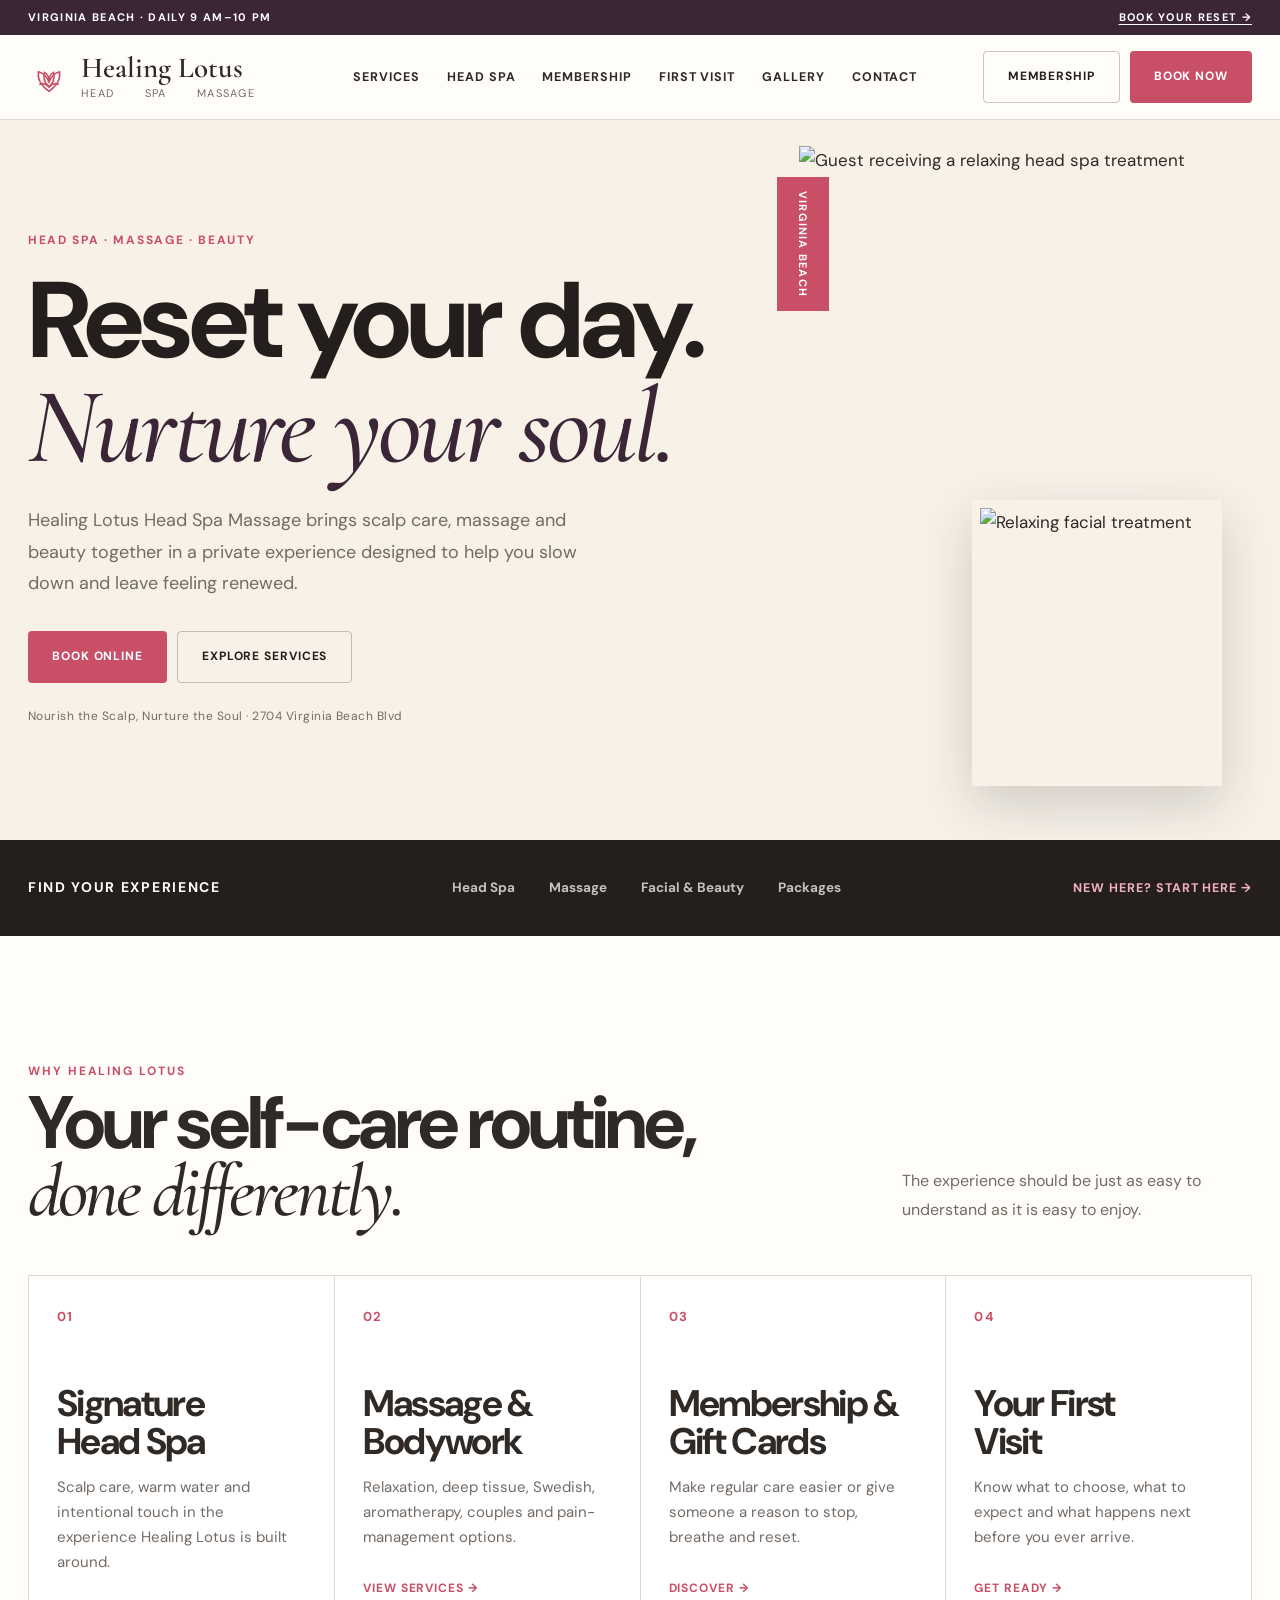
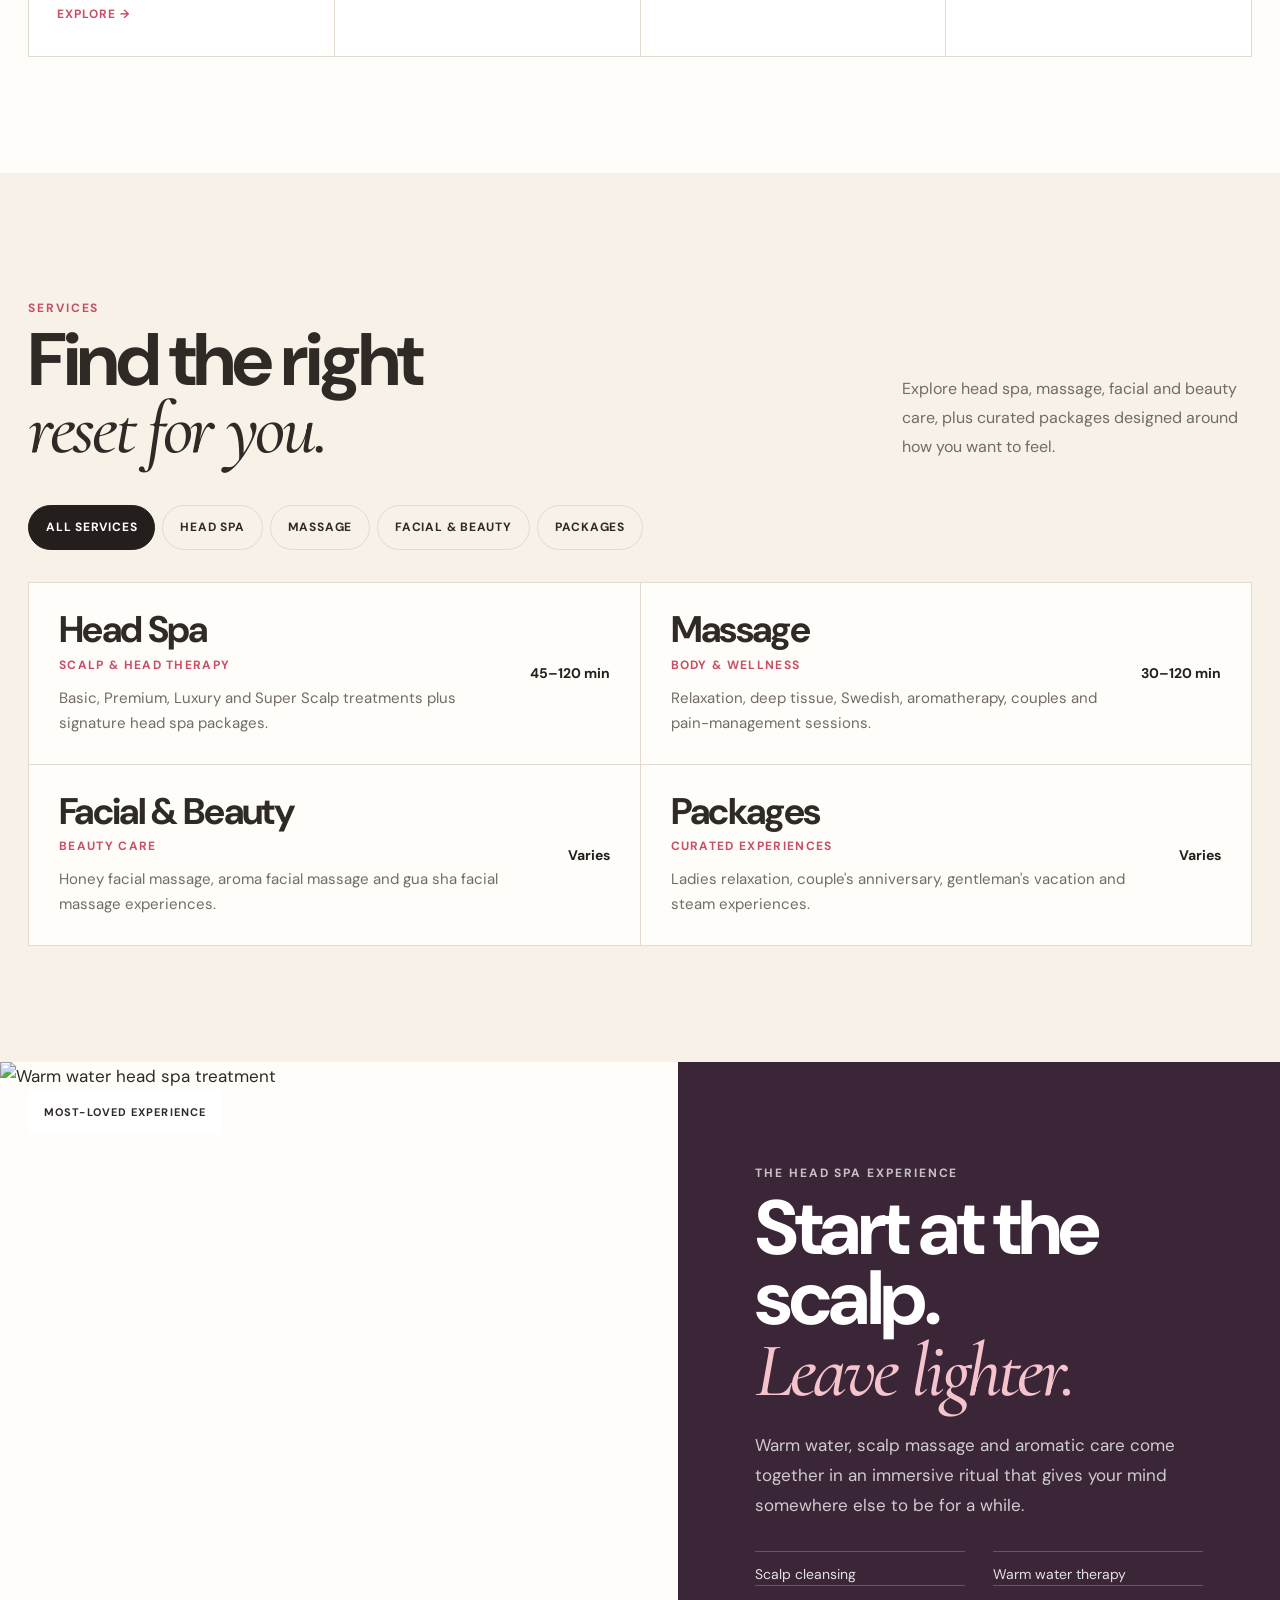
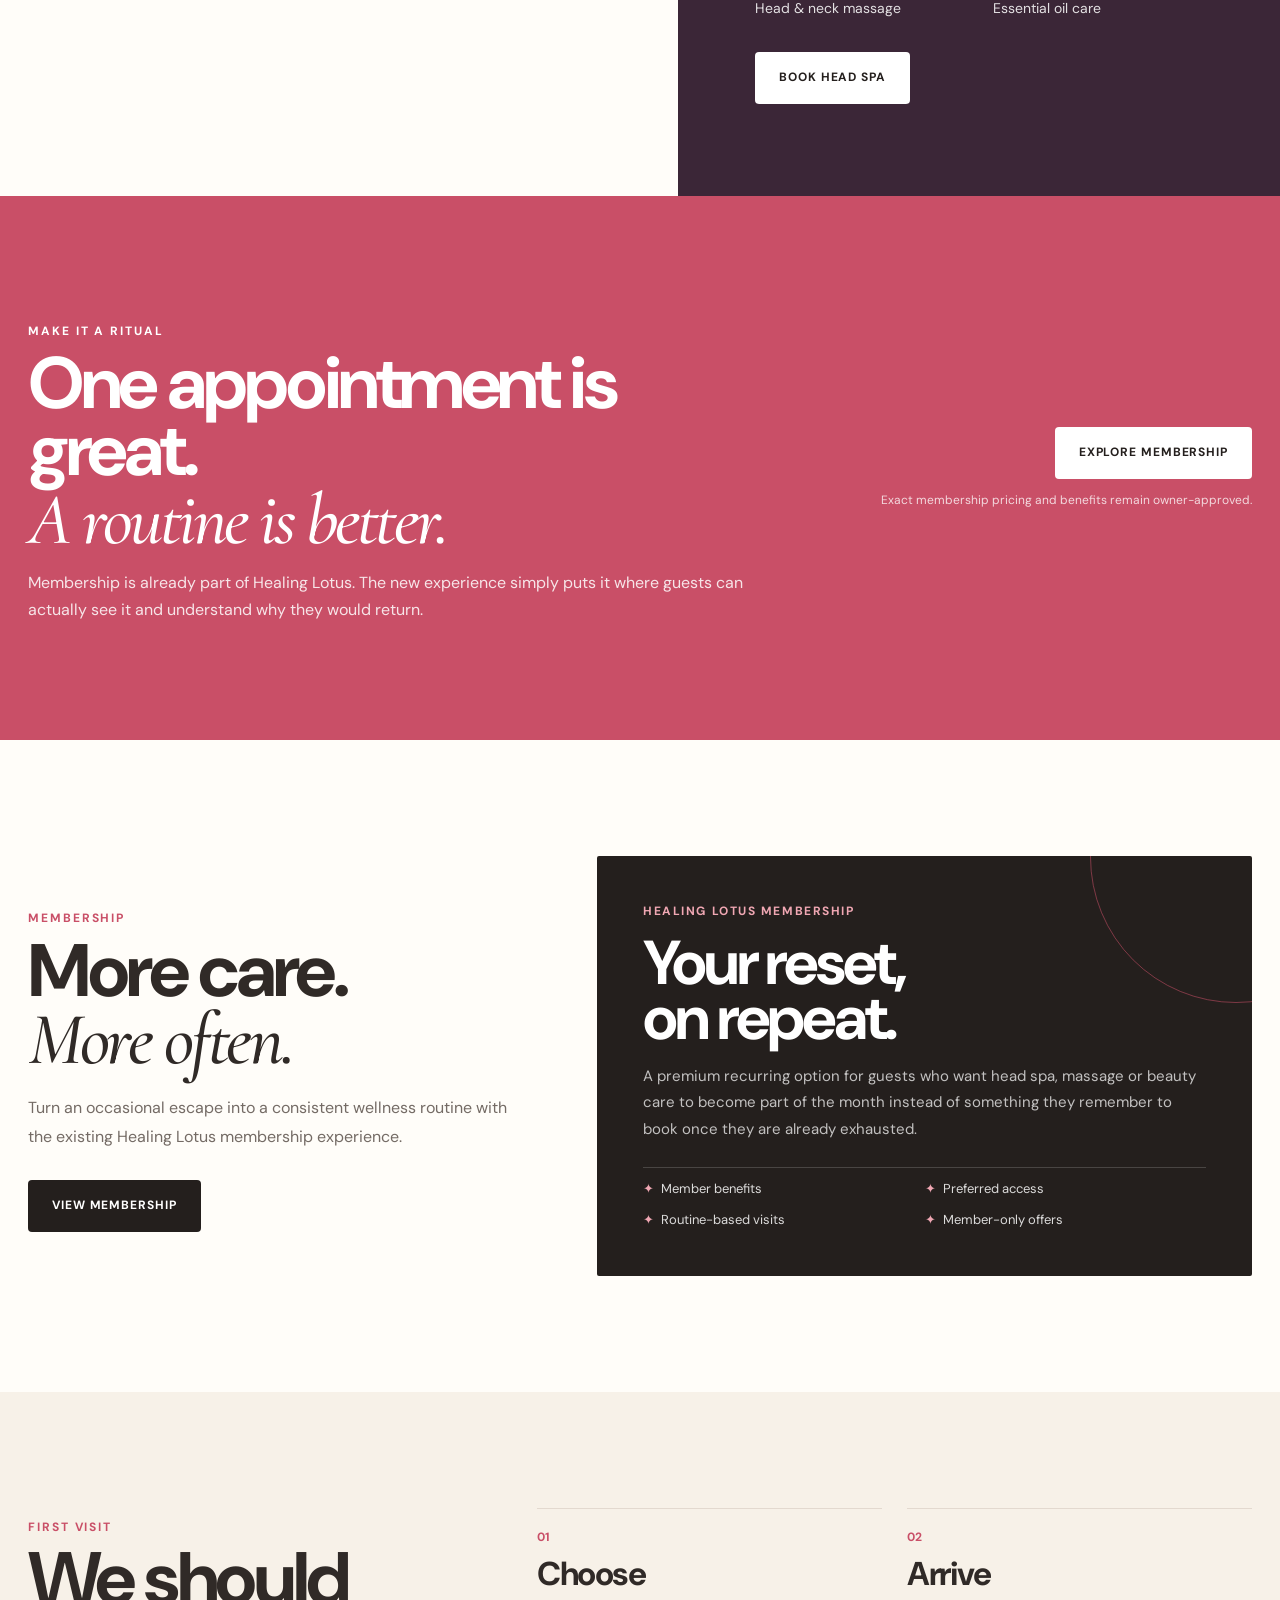
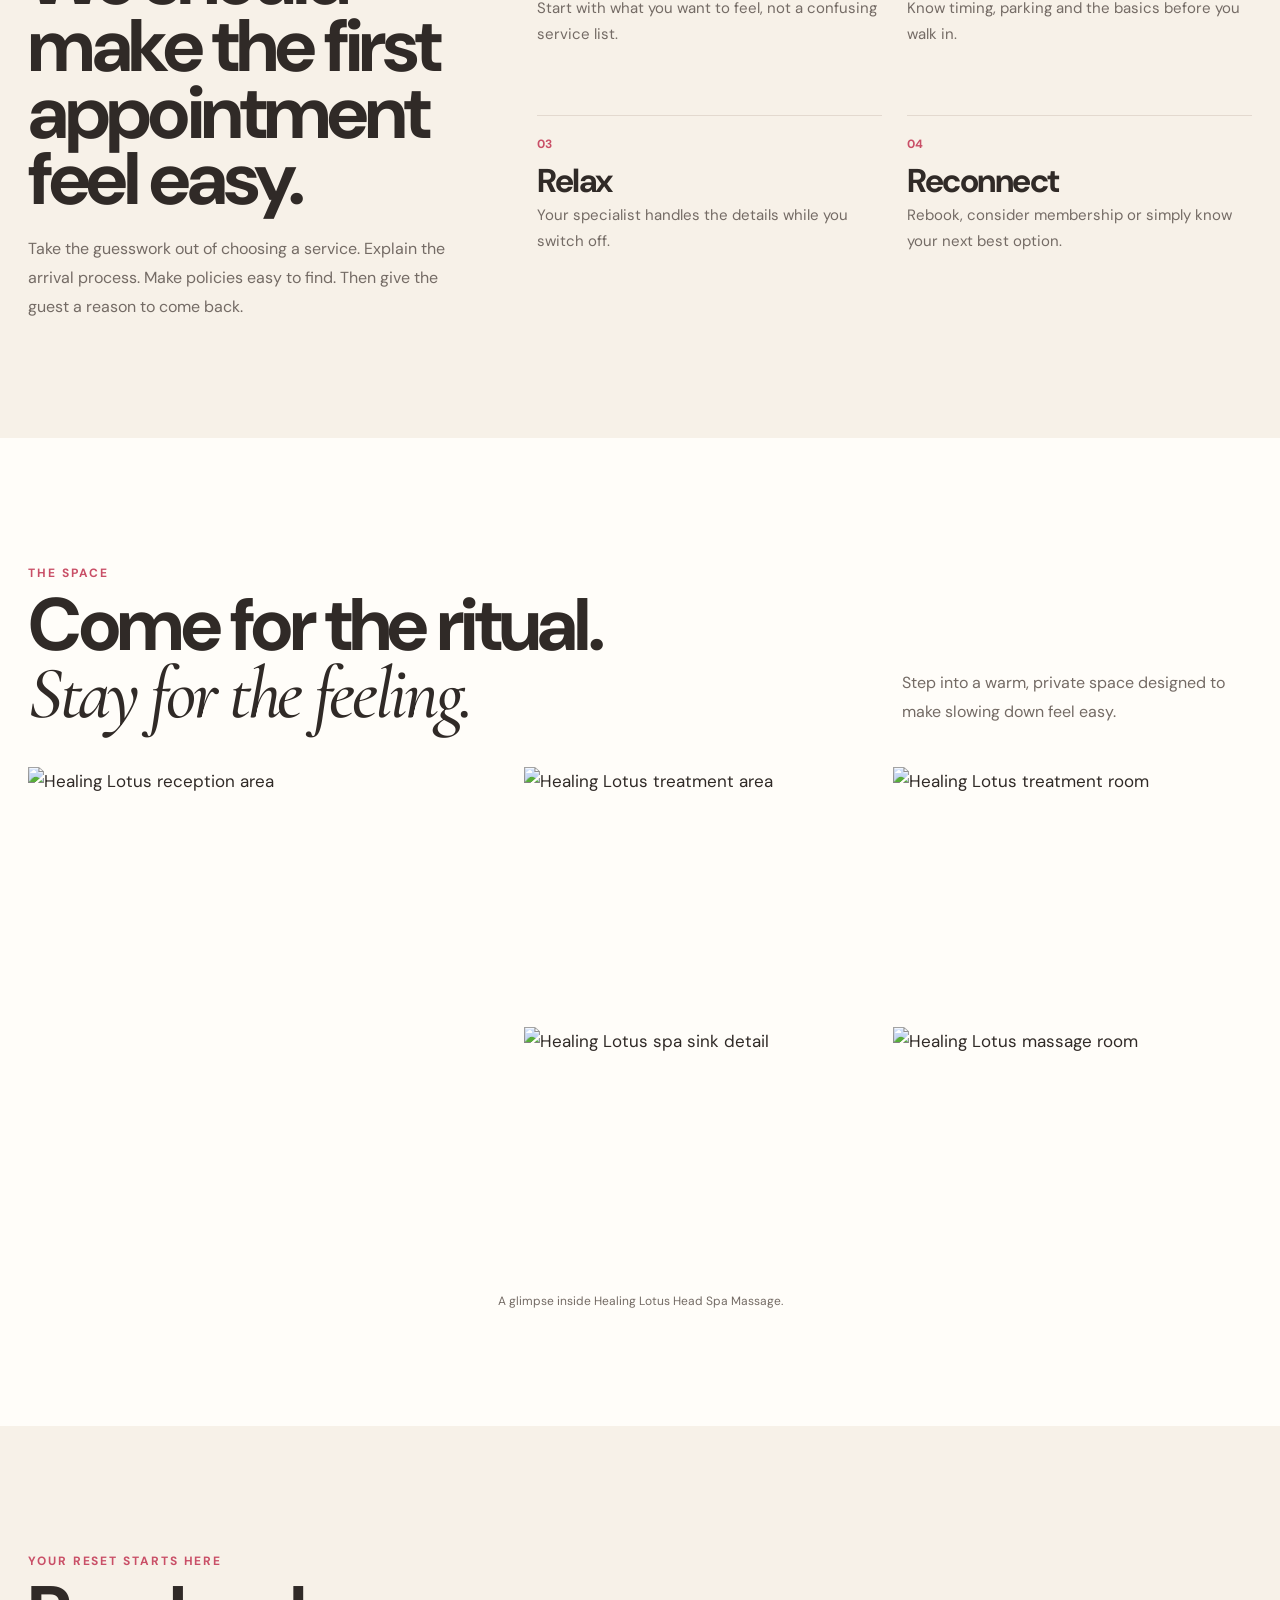
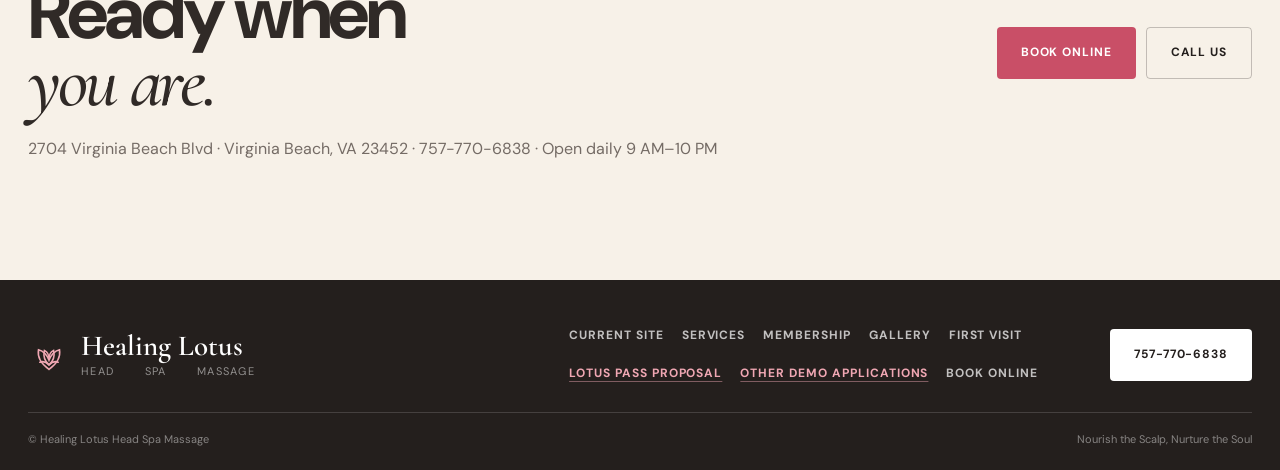
==== commit 18c00efc: "Enhance footer with new links and styles Added new footer links and updated styles for featured link" ====
--- a/website/index.html
+++ b/website/index.html
@@ -281,6 +281,10 @@
   .step p{font-size:14.5px}
   .footer-links{font-size:11.5px}
 }
+
+.footer-links .footer-featured-link{color:#f0a7b3!important;text-decoration:underline;text-decoration-color:rgba(240,167,179,.45);text-underline-offset:4px}
+.footer-links .footer-featured-link:hover{color:#fff!important;text-decoration-color:#fff}
+@media(max-width:650px){.footer-links .footer-featured-link{display:inline-block}}
 </style>
 </head>
 <body>
@@ -307,5 +311,5 @@
 <section class="section gallery" id="gallery"><div class="container"><div class="section-head" style="display:flex;justify-content:space-between;align-items:end;gap:40px;margin-bottom:40px"><div><p class="eyebrow rose">The Space</p><h2>Come for the ritual.<br><span class="serif">Stay for the feeling.</span></h2></div><p class="lead" style="max-width:350px">Step into a warm, private space designed to make slowing down feel easy.</p></div><div class="gallery-grid"><div class="g large"><img src="https://s3-media0.fl.yelpcdn.com/bphoto/BllfAkZnJTCIStxuSQI8Jw/l.jpg" alt="Healing Lotus reception area" loading="lazy"></div><div class="g"><img src="https://images.fresha.com/locations/location-profile-images/2641389/4778582/2535a613-5d78-44e1-84af-16877e1b6c0d-HealingLotusHeadSpaMassage-US-Virginia-VirginiaBeach-Fresha.jpg?class=venue-gallery-large" alt="Healing Lotus treatment area" loading="lazy"></div><div class="g"><img src="https://images.fresha.com/locations/location-profile-images/2641389/4778583/ea819ec3-7843-4ace-a082-1e47e7ccf813-HealingLotusHeadSpaMassage-US-Virginia-VirginiaBeach-Fresha.jpg?class=venue-gallery-large" alt="Healing Lotus treatment room" loading="lazy"></div><div class="g"><img src="https://images.fresha.com/locations/location-profile-images/2641389/4778584/3c9fe306-26a0-4d36-a071-04e665db0d3d-HealingLotusHeadSpaMassage-US-Virginia-VirginiaBeach-Fresha.jpg?class=venue-gallery-large" alt="Healing Lotus spa sink detail" loading="lazy"></div><div class="g"><img src="https://images.fresha.com/locations/location-profile-images/2641389/4778581/5b2ec941-f9c5-4a59-9960-c493ba35158c-HealingLotusHeadSpaMassage-US-Virginia-VirginiaBeach-Fresha.jpg?class=venue-gallery-large" alt="Healing Lotus massage room" loading="lazy"></div></div><p class="gallery-note">A glimpse inside Healing Lotus Head Spa Massage.</p></div></section>
 <section class="section" id="contact" style="background:var(--cream)"><div class="container" style="display:grid;grid-template-columns:1fr auto;align-items:center;gap:40px"><div><p class="eyebrow rose">Your reset starts here</p><h2>Ready when<br><span class="serif">you are.</span></h2><p class="lead" style="margin-top:20px">2704 Virginia Beach Blvd · Virginia Beach, VA 23452 · 757-770-6838 · Open daily 9 AM–10 PM</p></div><div style="display:flex;gap:10px;flex-wrap:wrap"><a class="btn btn-pink" href="https://www.fresha.com/a/healing-lotus-head-spa-massage-virginia-beach-2704-virginia-beach-boulevard-em8l64a5" target="_blank" rel="noopener">Book Online</a><a class="btn btn-outline" href="tel:17577706838">Call Us</a></div></div></section>
 </main>
-<footer id="footer"><div class="container"><div class="footer-top"><a class="brand footer-brand" href="#top"><svg class="brand-icon" viewBox="0 0 64 64" aria-hidden="true"><path d="M32 54C21 46 14 35 16 24c7 2 13 8 16 16 3-8 9-14 16-16 2 11-5 22-16 30Z" fill="none" stroke="currentColor" stroke-width="2.4"/><path d="M32 47c-6-5-9-13-7-22 4 2 7 7 7 13 0-6 3-11 7-13 2 9-1 17-7 22Z" fill="none" stroke="currentColor" stroke-width="2.4"/><path d="M18 43c5-2 10 0 14 4 4-4 9-6 14-4" fill="none" stroke="currentColor" stroke-width="2.4" stroke-linecap="round"/></svg><span class="brand-copy"><span class="brand-name">Healing Lotus</span><span class="brand-sub">Head Spa Massage</span></span></a><div class="footer-links"><a href="https://www.lotusspava.com/" target="_blank" rel="noopener">Current Site</a><a href="#services">Services</a><a href="#membership">Membership</a><a href="#gallery">Gallery</a><a href="#first-visit">First Visit</a><a href="website/lotus-pass-proposal.html">Lotus Pass Proposal</a><a href="https://ewc-va.com/" target="_blank" rel="noopener">Other Demo Applications</a><a href="https://www.fresha.com/a/healing-lotus-head-spa-massage-virginia-beach-2704-virginia-beach-boulevard-em8l64a5" target="_blank" rel="noopener">Book Online</a></div><a class="btn btn-white" href="tel:17577706838">757-770-6838</a></div><div class="footer-bottom"><span>© Healing Lotus Head Spa Massage</span><span>Nourish the Scalp, Nurture the Soul</span></div></div></footer>
-</body></html>+<footer id="footer"><div class="container"><div class="footer-top"><a class="brand footer-brand" href="#top"><svg class="brand-icon" viewBox="0 0 64 64" aria-hidden="true"><path d="M32 54C21 46 14 35 16 24c7 2 13 8 16 16 3-8 9-14 16-16 2 11-5 22-16 30Z" fill="none" stroke="currentColor" stroke-width="2.4"/><path d="M32 47c-6-5-9-13-7-22 4 2 7 7 7 13 0-6 3-11 7-13 2 9-1 17-7 22Z" fill="none" stroke="currentColor" stroke-width="2.4"/><path d="M18 43c5-2 10 0 14 4 4-4 9-6 14-4" fill="none" stroke="currentColor" stroke-width="2.4" stroke-linecap="round"/></svg><span class="brand-copy"><span class="brand-name">Healing Lotus</span><span class="brand-sub">Head Spa Massage</span></span></a><div class="footer-links"><a href="https://www.lotusspava.com/" target="_blank" rel="noopener">Current Site</a><a href="#services">Services</a><a href="#membership">Membership</a><a href="#gallery">Gallery</a><a href="#first-visit">First Visit</a><a class="footer-featured-link" href="website/lotus-pass-proposal.html">Lotus Pass Proposal</a><a class="footer-featured-link" href="https://ewc-va.com/" target="_blank" rel="noopener">Other Demo Applications</a><a href="https://www.fresha.com/a/healing-lotus-head-spa-massage-virginia-beach-2704-virginia-beach-boulevard-em8l64a5" target="_blank" rel="noopener">Book Online</a></div><a class="btn btn-white" href="tel:17577706838">757-770-6838</a></div><div class="footer-bottom"><span>© Healing Lotus Head Spa Massage</span><span>Nourish the Scalp, Nurture the Soul</span></div></div></footer>
+</body></html>
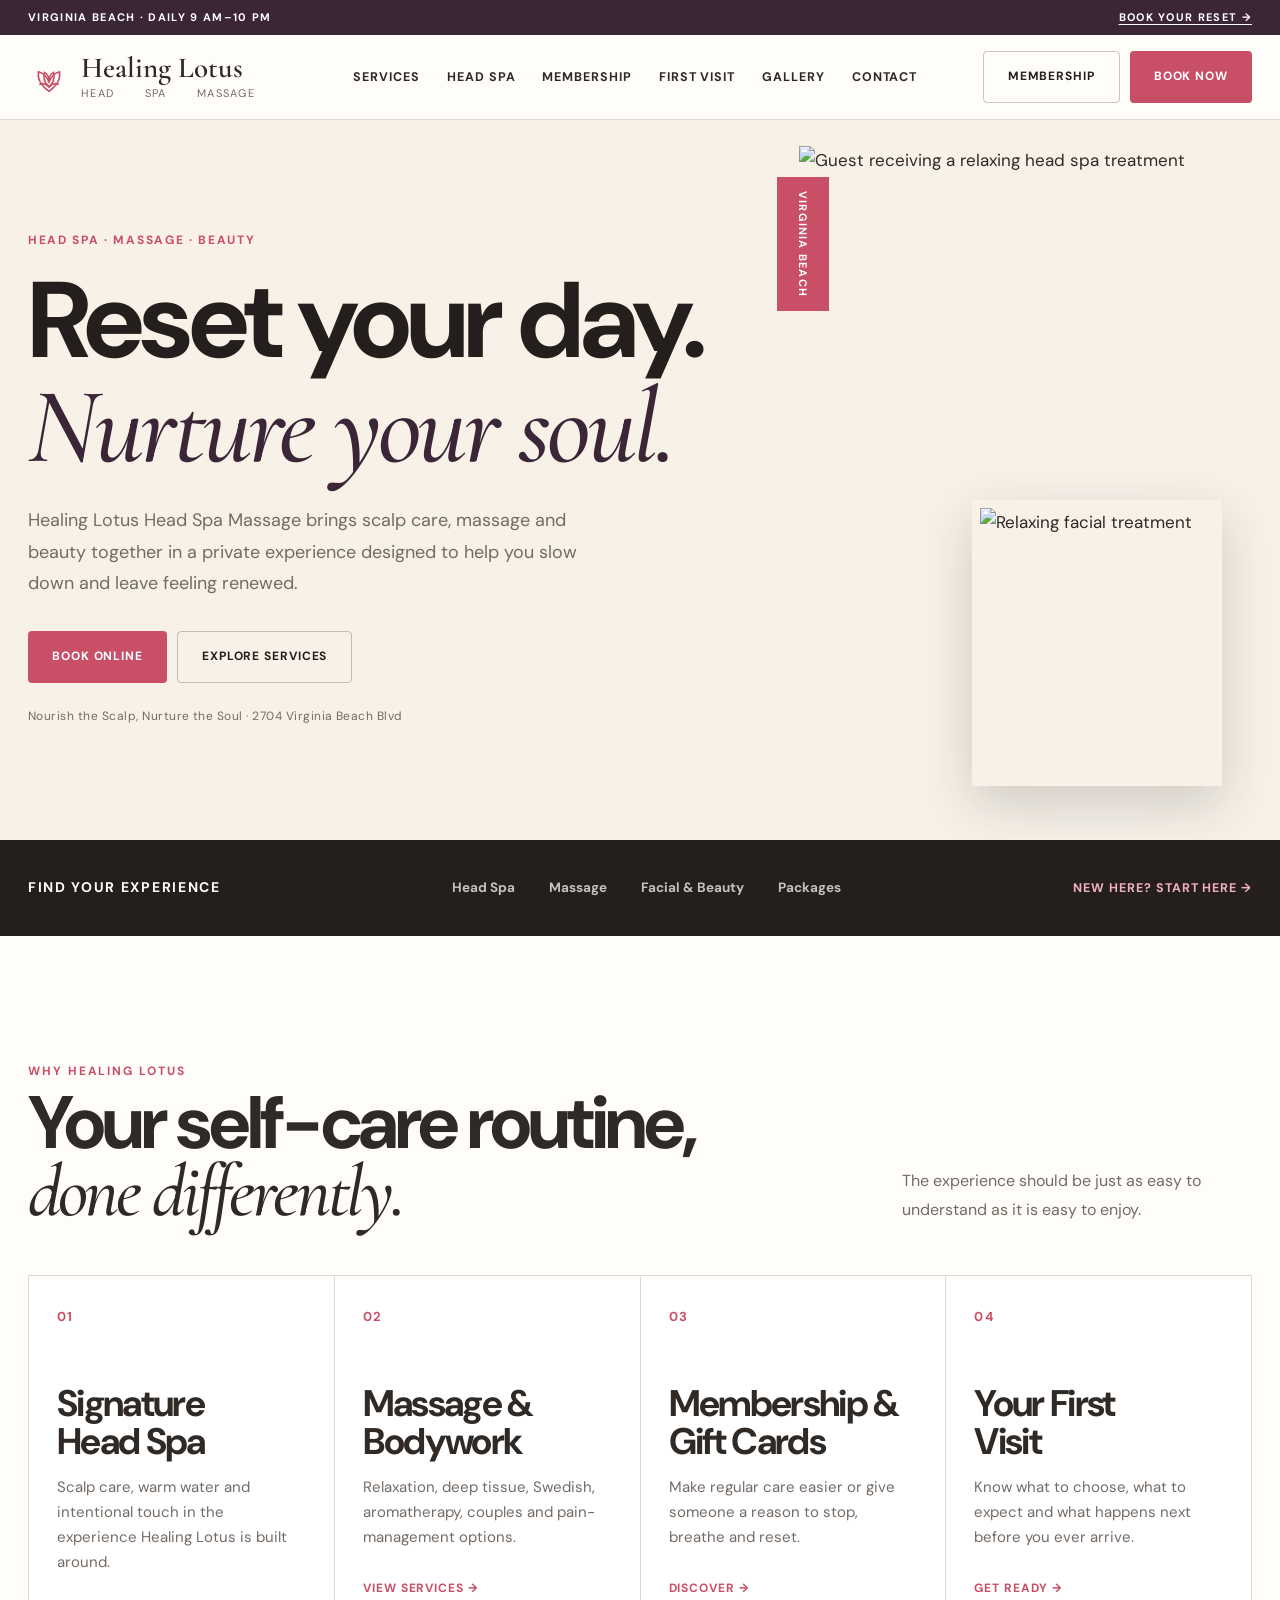
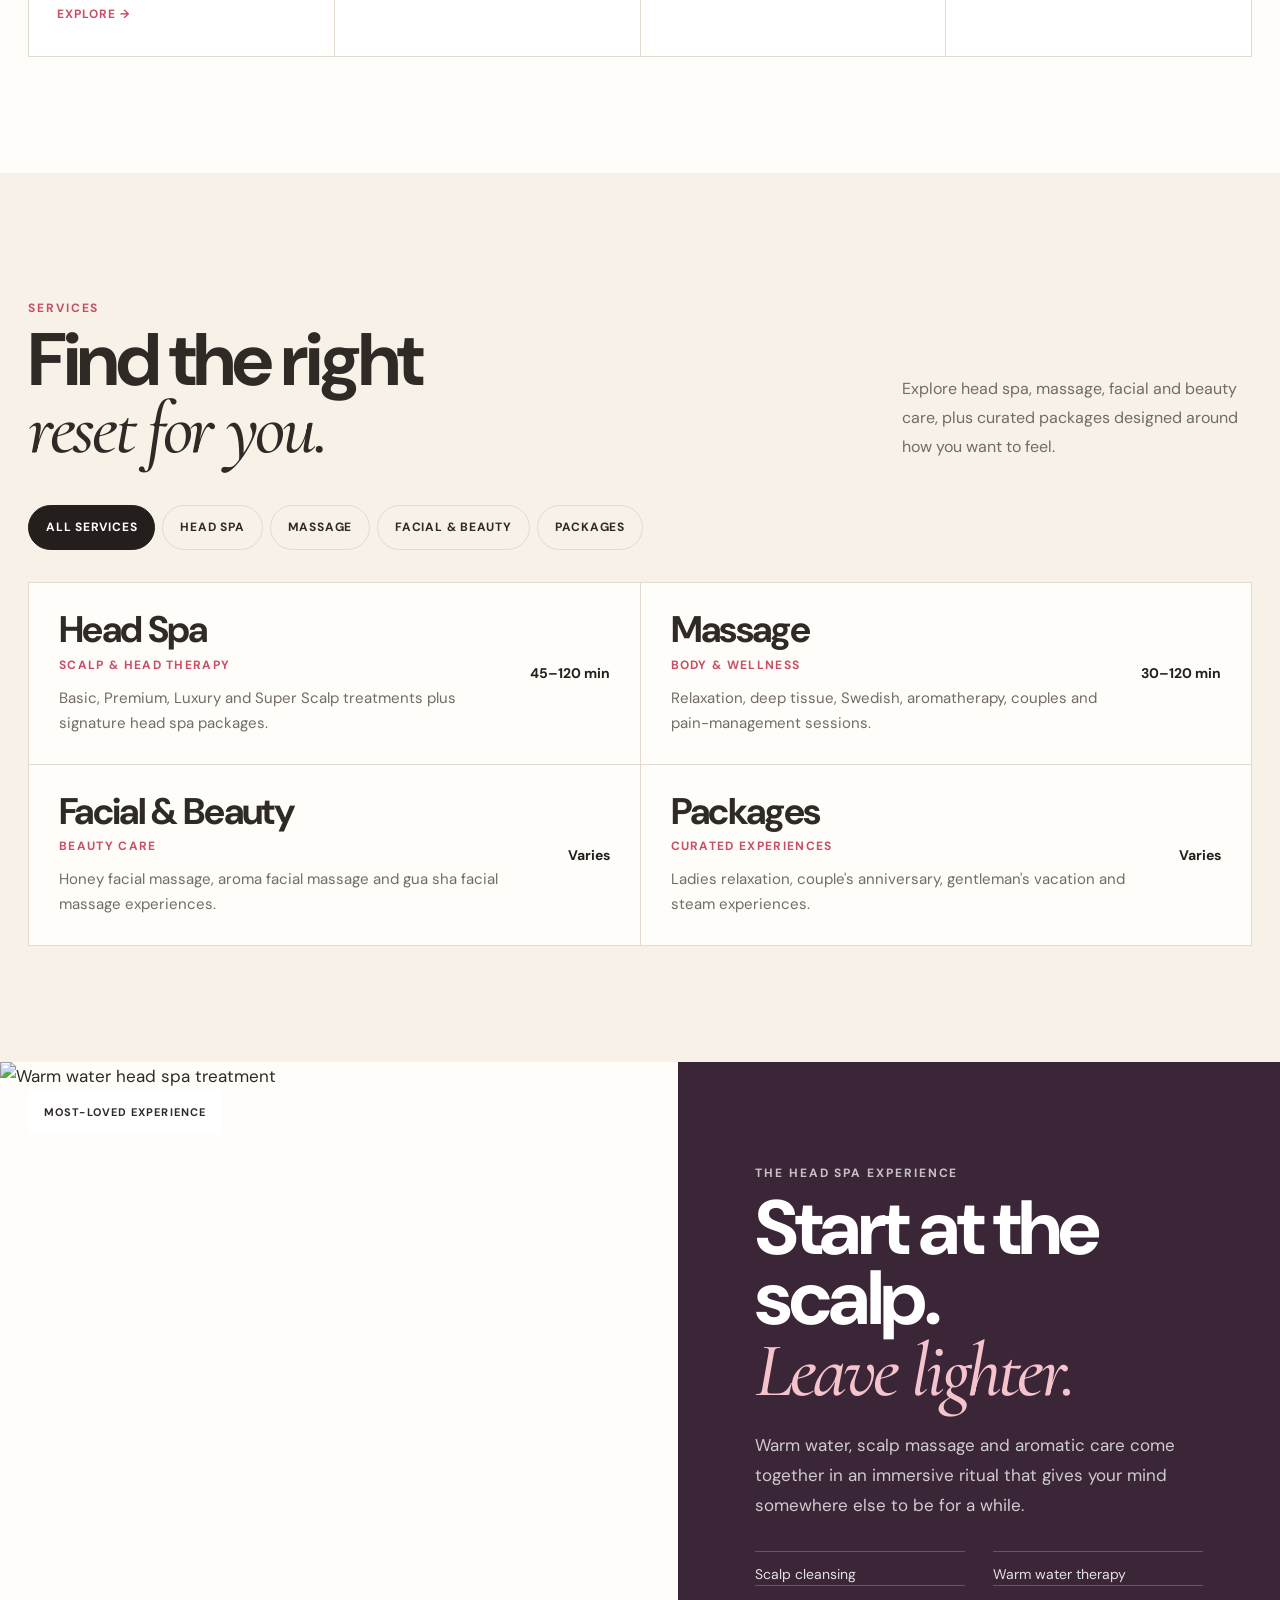
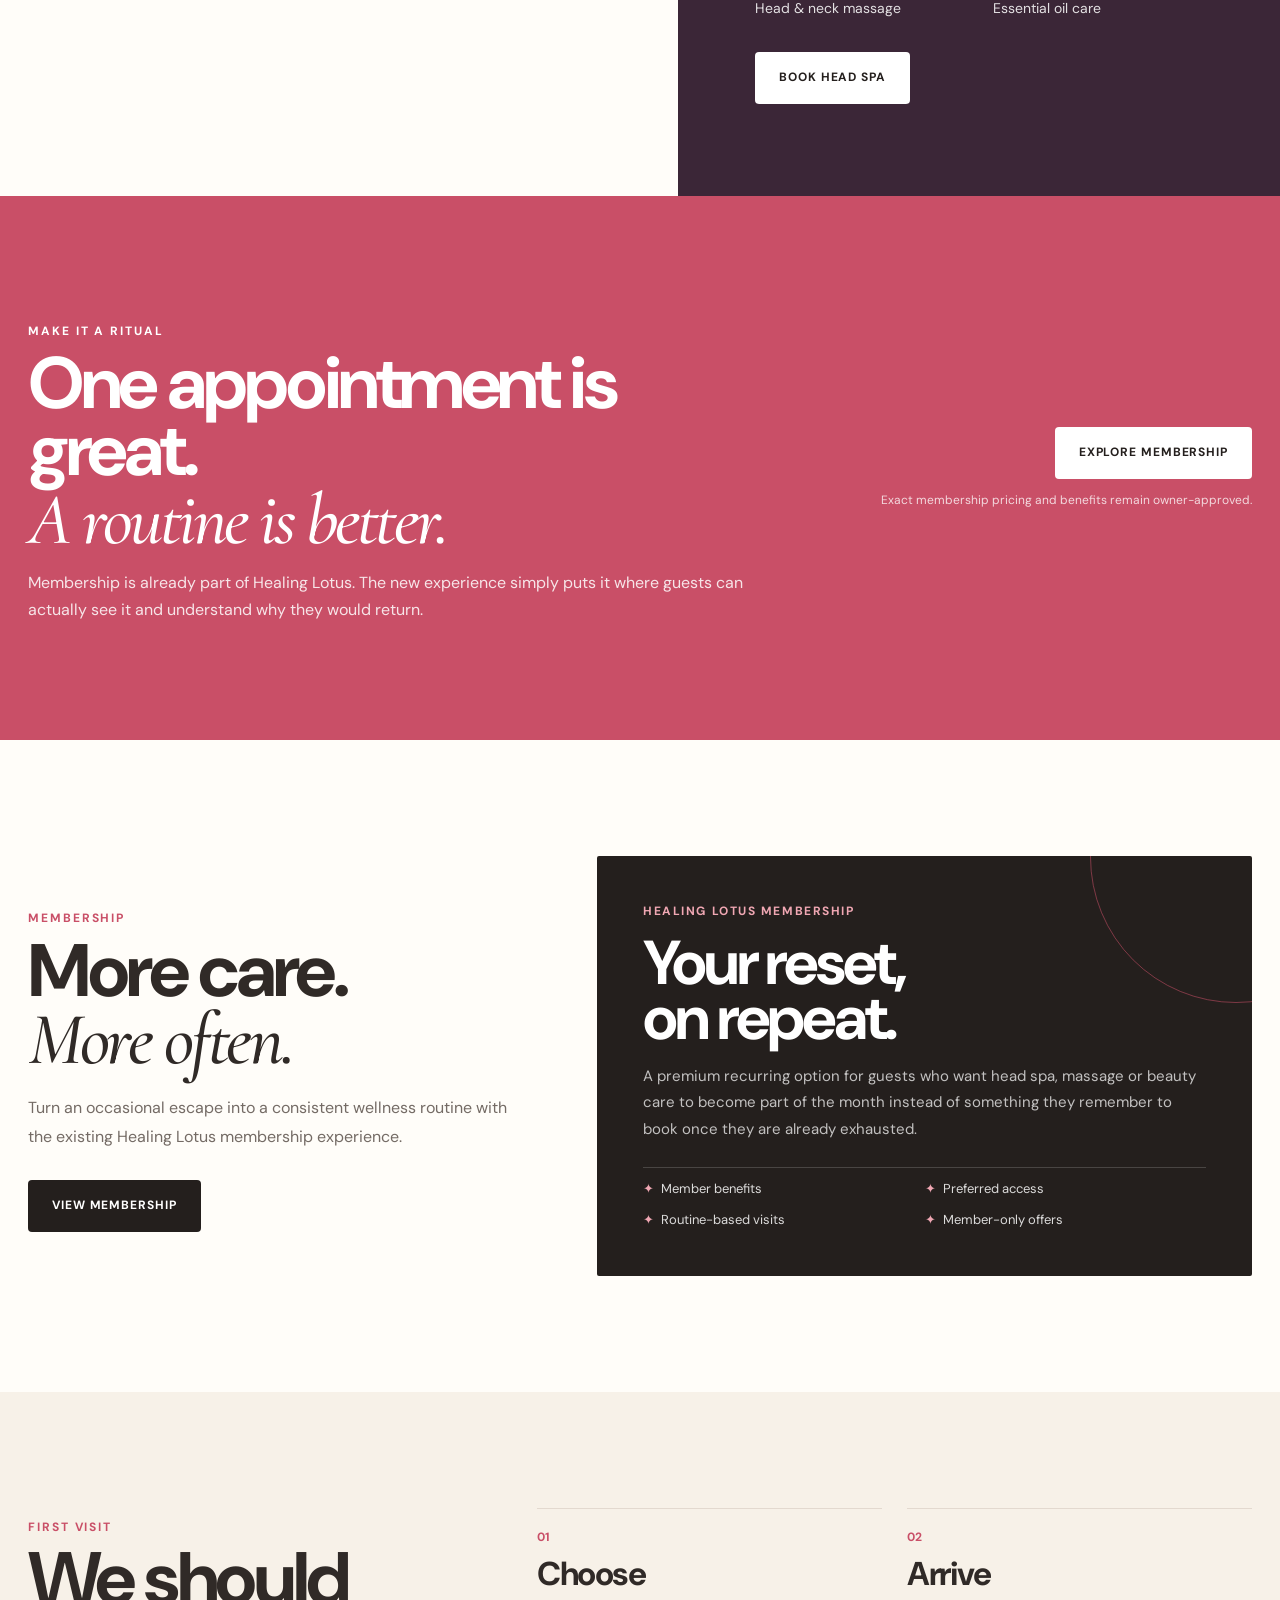
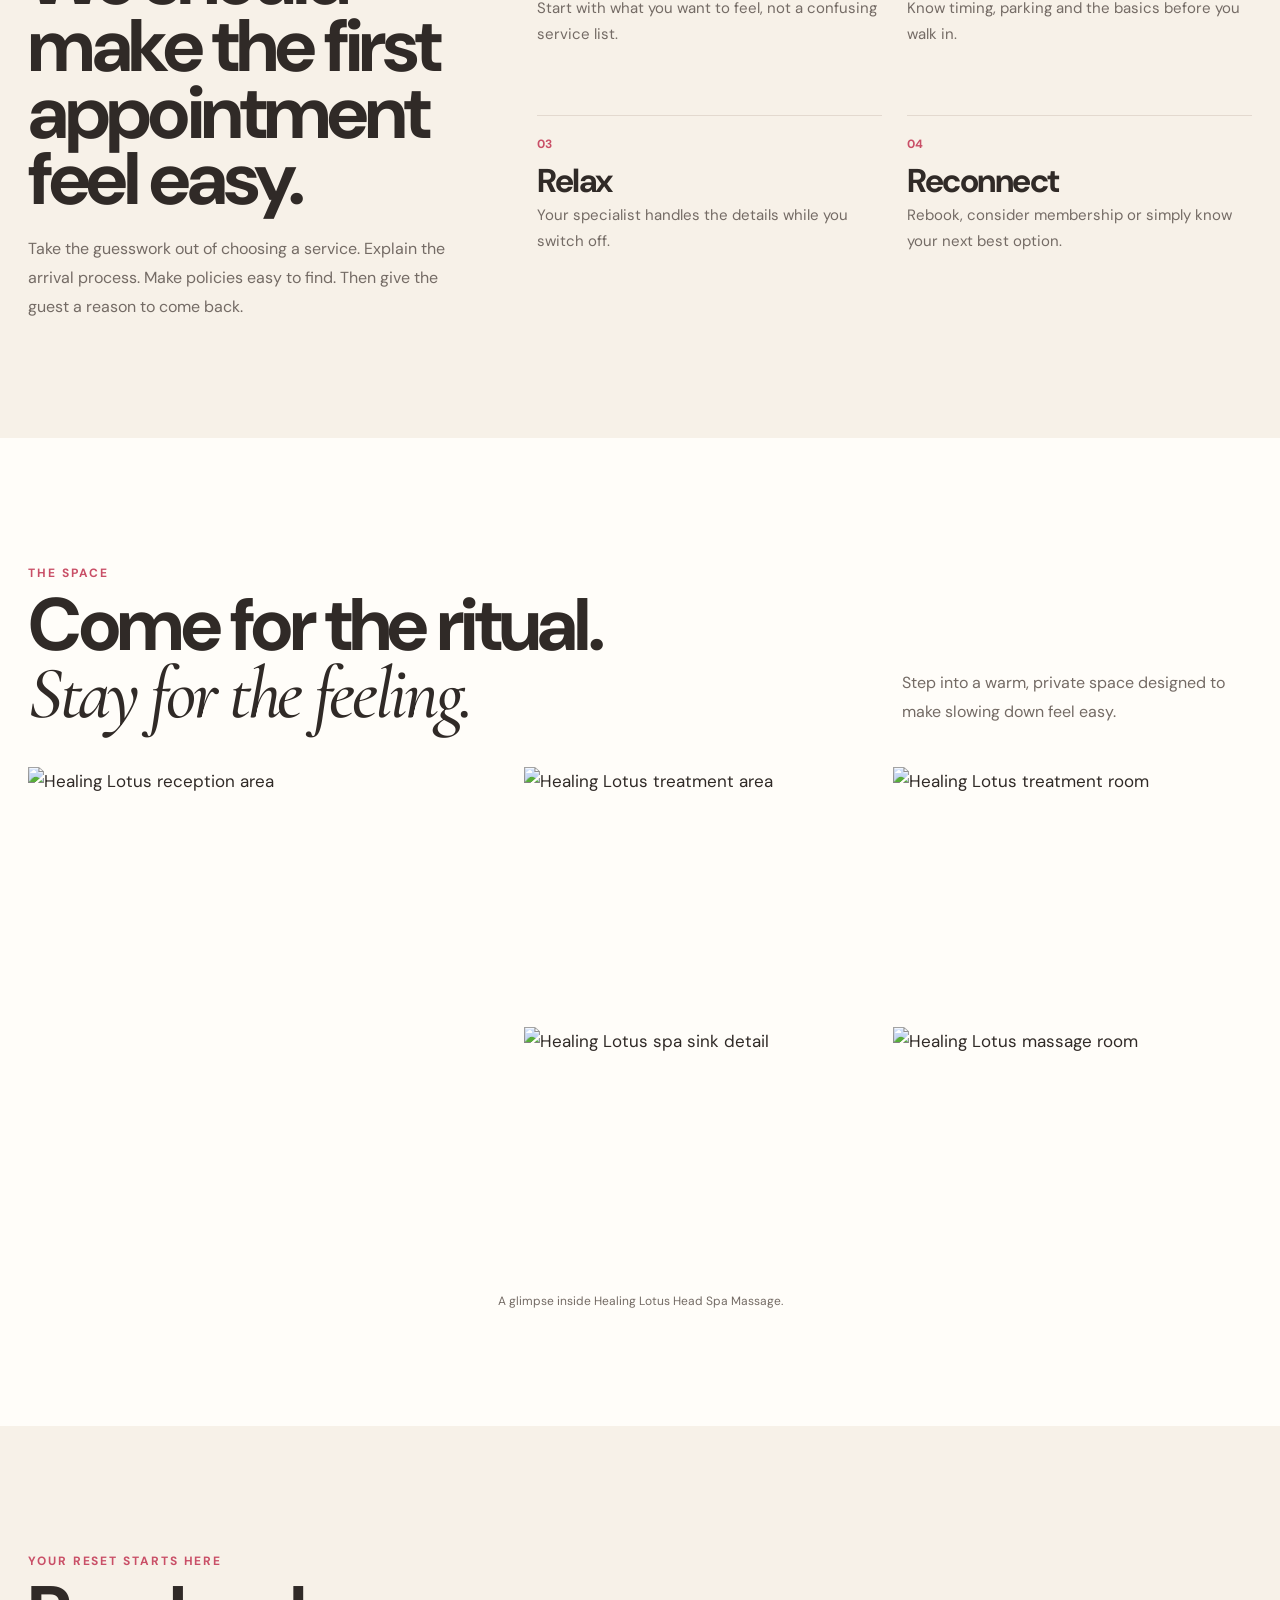
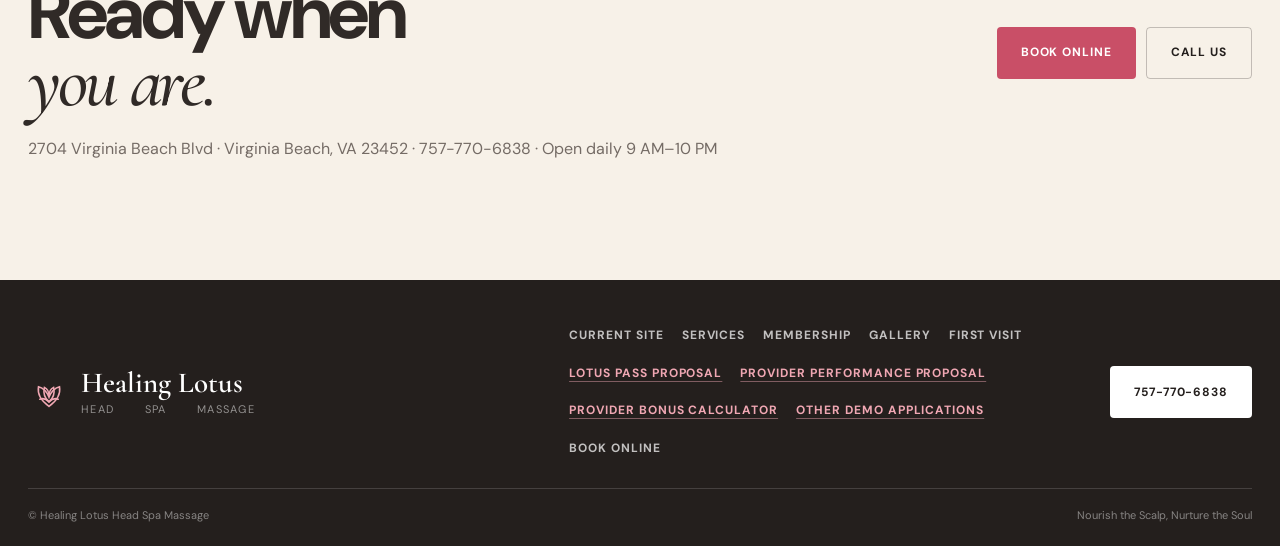
==== commit 7ffd0d70: "Update index.html" ====
--- a/website/index.html
+++ b/website/index.html
@@ -44,7 +44,7 @@
 /* footer */
 footer{background:var(--black);color:white;padding:46px 0 22px}.footer-top{display:grid;grid-template-columns:1fr 1fr auto;align-items:center;gap:30px;padding-bottom:29px;border-bottom:1px solid rgba(255,255,255,.15)}.footer-brand .brand-name{color:white}.footer-brand .brand-sub{color:rgba(255,255,255,.5)}.footer-brand .brand-icon{color:#f0a7b3}.footer-links{display:flex;gap:18px;flex-wrap:wrap;font-size:10px;font-weight:700;letter-spacing:.08em;text-transform:uppercase}.footer-links a{color:rgba(255,255,255,.72)}.footer-bottom{display:flex;justify-content:space-between;gap:20px;padding-top:18px;color:rgba(255,255,255,.45);font-size:9px}
 @media(max-width:1050px){.nav{display:none}.menu{display:block}.header-right .btn-outline{display:none}.category-inner{grid-template-columns:1fr auto}.category-links{display:none}.hero-grid{grid-template-columns:1fr}.hero-copy{padding:85px 0 65px}.hero-media{min-height:560px;padding:0}.hero-media-main{inset:0}.hero-tag{left:18px}.perks-grid{grid-template-columns:1fr 1fr}.service-list{grid-template-columns:1fr}.feature{grid-template-columns:1fr}.feature-media{min-height:500px}.offer-inner{grid-template-columns:1fr}.offer-actions{text-align:left}.membership-grid,.visit-grid{grid-template-columns:1fr;gap:48px}.footer-top{grid-template-columns:1fr}}
-@media(max-width:650px){.container{width:calc(100% - 32px)}.utility .container{font-size:8px}.header-inner{min-height:72px}.brand{min-width:0}.brand-name{font-size:23px}.header-right .btn-dark{min-height:43px;padding:0 15px}.hero-copy{padding:75px 0 58px}.hero h1{font-size:68px}.hero-copy .lead{font-size:15px}.hero-media{min-height:455px}.hero-media-card{width:155px;height:185px;right:15px;bottom:20px;border-width:6px}.hero-tag{top:25px}.section{padding:78px 0}.perks-grid{grid-template-columns:1fr}.perk{min-height:220px}.perk h3{margin-top:46px}.dir-head{display:block}.dir-head .lead{margin-top:20px}.service-row{grid-template-columns:1fr;min-height:0}.service-time{justify-self:start}.feature-copy{padding:68px 26px}.feature-stats{grid-template-columns:1fr}.gallery-grid{grid-template-columns:1fr 1fr;grid-template-rows:180px 180px 180px}.g.large{grid-column:span 2;grid-row:auto}.membership-card{padding:31px}.membership-card h3{font-size:49px}.steps{grid-template-columns:1fr}.footer-bottom{display:block}.footer-bottom span{display:block;margin-top:7px}}
+@media(max-width:650px){.container{width:calc(100% - 32px)}.utility .container{font-size:8px}.header-inner{min-height:72px}.brand{min-width:0}.brand-name{font-size:23px}.brand-sub{font-size:9px;letter-spacing:.12em}.header-right .btn-dark{min-height:43px;padding:0 15px}.hero-copy{padding:75px 0 58px}.hero h1{font-size:68px}.hero-copy .lead{font-size:15px}.hero-media{min-height:455px}.hero-media-card{width:155px;height:185px;right:15px;bottom:20px;border-width:6px}.hero-tag{top:25px}.section{padding:78px 0}.perks-grid{grid-template-columns:1fr}.perk{min-height:220px}.perk h3{margin-top:46px}.dir-head{display:block}.dir-head .lead{margin-top:20px}.service-row{grid-template-columns:1fr;min-height:0}.service-time{justify-self:start}.feature-copy{padding:68px 26px}.feature-stats{grid-template-columns:1fr}.gallery-grid{grid-template-columns:1fr 1fr;grid-template-rows:180px 180px 180px}.g.large{grid-column:span 2;grid-row:auto}.membership-card{padding:31px}.membership-card h3{font-size:49px}.steps{grid-template-columns:1fr}.footer-bottom{display:block}.footer-bottom span{display:block;margin-top:7px}}
 @media(prefers-reduced-motion:reduce){html{scroll-behavior:auto}*{transition:none!important}}
 
 /* ===================== TYPE / DETAIL QA PASS ===================== */
@@ -288,28 +288,388 @@
 </style>
 </head>
 <body>
-<div class="utility"><div class="container"><span>Virginia Beach · Daily 9 AM–10 PM</span><a href="https://www.fresha.com/a/healing-lotus-head-spa-massage-virginia-beach-2704-virginia-beach-boulevard-em8l64a5" target="_blank" rel="noopener">Book your reset →</a></div></div>
+
+<div class="utility">
+  <div class="container">
+    <span>Virginia Beach · Daily 9 AM–10 PM</span>
+    <a href="https://www.fresha.com/a/healing-lotus-head-spa-massage-virginia-beach-2704-virginia-beach-boulevard-em8l64a5" target="_blank" rel="noopener">Book your reset →</a>
+  </div>
+</div>
+
 <header>
-<div class="header-inner container">
-<a class="brand" href="#top" aria-label="Healing Lotus Head Spa Massage">
-<svg class="brand-icon" viewBox="0 0 64 64" aria-hidden="true"><path d="M32 54C21 46 14 35 16 24c7 2 13 8 16 16 3-8 9-14 16-16 2 11-5 22-16 30Z" fill="none" stroke="currentColor" stroke-width="2.4"/><path d="M32 47c-6-5-9-13-7-22 4 2 7 7 7 13 0-6 3-11 7-13 2 9-1 17-7 22Z" fill="none" stroke="currentColor" stroke-width="2.4"/><path d="M18 43c5-2 10 0 14 4 4-4 9-6 14-4" fill="none" stroke="currentColor" stroke-width="2.4" stroke-linecap="round"/></svg>
-<span class="brand-copy"><span class="brand-name">Healing Lotus</span><span class="brand-sub">Head Spa Massage</span></span>
-</a>
-<nav class="nav"><a href="#services">Services</a><a href="#head-spa">Head Spa</a><a href="#membership">Membership</a><a href="#first-visit">First Visit</a><a href="#gallery">Gallery</a><a href="#contact">Contact</a></nav>
-<div class="header-right"><a class="btn btn-outline" href="#membership">Membership</a><a class="btn btn-pink" href="https://www.fresha.com/a/healing-lotus-head-spa-massage-virginia-beach-2704-virginia-beach-boulevard-em8l64a5" target="_blank" rel="noopener">Book Now</a><button class="menu" aria-label="Menu">☰</button></div>
-</div>
+  <div class="header-inner container">
+    <a class="brand" href="#top" aria-label="Healing Lotus Head Spa Massage">
+      <svg class="brand-icon" viewBox="0 0 64 64" aria-hidden="true">
+        <path d="M32 54C21 46 14 35 16 24c7 2 13 8 16 16 3-8 9-14 16-16 2 11-5 22-16 30Z" fill="none" stroke="currentColor" stroke-width="2.4"/>
+        <path d="M32 47c-6-5-9-13-7-22 4 2 7 7 7 13 0-6 3-11 7-13 2 9-1 17-7 22Z" fill="none" stroke="currentColor" stroke-width="2.4"/>
+        <path d="M18 43c5-2 10 0 14 4 4-4 9-6 14-4" fill="none" stroke="currentColor" stroke-width="2.4" stroke-linecap="round"/>
+      </svg>
+      <span class="brand-copy">
+        <span class="brand-name">Healing Lotus</span>
+        <span class="brand-sub">Head Spa Massage</span>
+      </span>
+    </a>
+
+    <nav class="nav">
+      <a href="#services">Services</a>
+      <a href="#head-spa">Head Spa</a>
+      <a href="#membership">Membership</a>
+      <a href="#first-visit">First Visit</a>
+      <a href="#gallery">Gallery</a>
+      <a href="#contact">Contact</a>
+    </nav>
+
+    <div class="header-right">
+      <a class="btn btn-outline" href="#membership">Membership</a>
+      <a class="btn btn-pink" href="https://www.fresha.com/a/healing-lotus-head-spa-massage-virginia-beach-2704-virginia-beach-boulevard-em8l64a5" target="_blank" rel="noopener">Book Now</a>
+      <button class="menu" aria-label="Menu">☰</button>
+    </div>
+  </div>
 </header>
+
 <main id="top">
-<section class="hero"><div class="container hero-grid"><div class="hero-copy"><div class="hero-copy-inner"><div class="hero-kicker">Head Spa · Massage · Beauty</div><h1><span class="hero-line-one">Reset your day.</span><span class="soft hero-line-two">Nurture your soul.</span></h1><p class="lead">Healing Lotus Head Spa Massage brings scalp care, massage and beauty together in a private experience designed to help you slow down and leave feeling renewed.</p><div class="hero-actions"><a class="btn btn-pink" href="https://www.fresha.com/a/healing-lotus-head-spa-massage-virginia-beach-2704-virginia-beach-boulevard-em8l64a5" target="_blank" rel="noopener">Book Online</a><a class="btn btn-outline" href="#services">Explore Services</a></div><div class="hero-note">Nourish the Scalp, Nurture the Soul · 2704 Virginia Beach Blvd</div></div></div><div class="hero-media"><div class="hero-media-main"><img src="https://www.thrive4peakperformance.com/images/head-spa-hero.jpg" alt="Guest receiving a relaxing head spa treatment" fetchpriority="high"></div><div class="hero-media-card"><img src="https://classpass-res.cloudinary.com/image/upload/f_auto/q_auto/xqhh0j352x9shosa83wa.jpg" alt="Relaxing facial treatment" loading="lazy"></div><div class="hero-tag">Virginia Beach</div></div></div></section>
-<section class="category-bar"><div class="container category-inner"><span class="category-title">Find your experience</span><div class="category-links"><a href="#head-spa">Head Spa</a><a href="#services">Massage</a><a href="#services">Facial & Beauty</a><a href="#services">Packages</a></div><a class="category-cta" href="#first-visit">New here? Start here →</a></div></section>
-<section class="section perks"><div class="container"><div class="perks-head"><div><p class="eyebrow rose">Why Healing Lotus</p><h2>Your self-care routine,<br><span class="serif">done differently.</span></h2></div><p class="lead" style="max-width:350px">The experience should be just as easy to understand as it is easy to enjoy.</p></div><div class="perks-grid"><article class="perk"><div class="perk-number">01</div><h3>Signature<br>Head Spa</h3><p>Scalp care, warm water and intentional touch in the experience Healing Lotus is built around.</p><a href="#head-spa">Explore →</a></article><article class="perk"><div class="perk-number">02</div><h3>Massage &<br>Bodywork</h3><p>Relaxation, deep tissue, Swedish, aromatherapy, couples and pain-management options.</p><a href="#services">View services →</a></article><article class="perk"><div class="perk-number">03</div><h3>Membership &<br>Gift Cards</h3><p>Make regular care easier or give someone a reason to stop, breathe and reset.</p><a href="#membership">Discover →</a></article><article class="perk"><div class="perk-number">04</div><h3>Your First<br>Visit</h3><p>Know what to choose, what to expect and what happens next before you ever arrive.</p><a href="#first-visit">Get ready →</a></article></div></div></section>
-<section class="section directory" id="services"><div class="container"><div class="dir-head"><div><p class="eyebrow rose">Services</p><h2>Find the right<br><span class="serif">reset for you.</span></h2></div><p class="lead">Explore head spa, massage, facial and beauty care, plus curated packages designed around how you want to feel.</p></div><div class="dir-tabs"><a class="active" href="#services">All Services</a><a href="#head-spa">Head Spa</a><a href="#services">Massage</a><a href="#services">Facial & Beauty</a><a href="#services">Packages</a></div><div class="service-list"><article class="service-row"><div><h3>Head Spa</h3><small>Scalp & Head Therapy</small><p>Basic, Premium, Luxury and Super Scalp treatments plus signature head spa packages.</p></div><div class="service-time">45–120 min</div></article><article class="service-row"><div><h3>Massage</h3><small>Body & Wellness</small><p>Relaxation, deep tissue, Swedish, aromatherapy, couples and pain-management sessions.</p></div><div class="service-time">30–120 min</div></article><article class="service-row"><div><h3>Facial & Beauty</h3><small>Beauty Care</small><p>Honey facial massage, aroma facial massage and gua sha facial massage experiences.</p></div><div class="service-time">Varies</div></article><article class="service-row"><div><h3>Packages</h3><small>Curated Experiences</small><p>Ladies relaxation, couple's anniversary, gentleman's vacation and steam experiences.</p></div><div class="service-time">Varies</div></article></div></div></section>
-<section class="feature" id="head-spa"><div class="feature-media"><img src="https://budapestskincare.com/images/signature-head-spa-treatment.jpg" alt="Warm water head spa treatment" loading="lazy"><div class="feature-label">Most-Loved Experience</div></div><div class="feature-copy"><div><p class="eyebrow light">The Head Spa Experience</p><h2>Start at the scalp.<br><em>Leave lighter.</em></h2><p class="lead">Warm water, scalp massage and aromatic care come together in an immersive ritual that gives your mind somewhere else to be for a while.</p><div class="feature-stats"><div class="stat">Scalp cleansing</div><div class="stat">Warm water therapy</div><div class="stat">Head & neck massage</div><div class="stat">Essential oil care</div></div><a class="btn btn-white" href="https://www.fresha.com/a/healing-lotus-head-spa-massage-virginia-beach-2704-virginia-beach-boulevard-em8l64a5" target="_blank" rel="noopener">Book Head Spa</a></div></div></section>
-<section class="section offer"><div class="container offer-inner"><div><p class="eyebrow" style="color:#fff">Make It a Ritual</p><h2>One appointment is great.<br><em>A routine is better.</em></h2><div class="offer-copy"><p>Membership is already part of Healing Lotus. The new experience simply puts it where guests can actually see it and understand why they would return.</p></div></div><div class="offer-actions"><a class="btn btn-white" href="#membership">Explore Membership</a><small>Exact membership pricing and benefits remain owner-approved.</small></div></div></section>
-<section class="section membership" id="membership"><div class="container membership-grid"><div><p class="eyebrow rose">Membership</p><h2>More care.<br><span class="serif">More often.</span></h2><p class="lead" style="margin:22px 0 28px;max-width:560px">Turn an occasional escape into a consistent wellness routine with the existing Healing Lotus membership experience.</p><a class="btn btn-dark" href="https://www.fresha.com/a/healing-lotus-head-spa-massage-virginia-beach-2704-virginia-beach-boulevard-em8l64a5" target="_blank" rel="noopener">View Membership</a></div><div class="membership-card"><div class="membership-card-label">Healing Lotus Membership</div><h3>Your reset,<br>on repeat.</h3><p>A premium recurring option for guests who want head spa, massage or beauty care to become part of the month instead of something they remember to book once they are already exhausted.</p><div class="benefits"><div>Member benefits</div><div>Preferred access</div><div>Routine-based visits</div><div>Member-only offers</div></div></div></div></section>
-<section class="section visit" id="first-visit"><div class="container visit-grid"><div><p class="eyebrow rose">First Visit</p><h2>We should make the first appointment feel easy.</h2><p class="lead" style="margin-top:22px">Take the guesswork out of choosing a service. Explain the arrival process. Make policies easy to find. Then give the guest a reason to come back.</p></div><div class="steps"><div class="step"><div class="step-num">01</div><h3>Choose</h3><p>Start with what you want to feel, not a confusing service list.</p></div><div class="step"><div class="step-num">02</div><h3>Arrive</h3><p>Know timing, parking and the basics before you walk in.</p></div><div class="step"><div class="step-num">03</div><h3>Relax</h3><p>Your specialist handles the details while you switch off.</p></div><div class="step"><div class="step-num">04</div><h3>Reconnect</h3><p>Rebook, consider membership or simply know your next best option.</p></div></div></div></section>
-<section class="section gallery" id="gallery"><div class="container"><div class="section-head" style="display:flex;justify-content:space-between;align-items:end;gap:40px;margin-bottom:40px"><div><p class="eyebrow rose">The Space</p><h2>Come for the ritual.<br><span class="serif">Stay for the feeling.</span></h2></div><p class="lead" style="max-width:350px">Step into a warm, private space designed to make slowing down feel easy.</p></div><div class="gallery-grid"><div class="g large"><img src="https://s3-media0.fl.yelpcdn.com/bphoto/BllfAkZnJTCIStxuSQI8Jw/l.jpg" alt="Healing Lotus reception area" loading="lazy"></div><div class="g"><img src="https://images.fresha.com/locations/location-profile-images/2641389/4778582/2535a613-5d78-44e1-84af-16877e1b6c0d-HealingLotusHeadSpaMassage-US-Virginia-VirginiaBeach-Fresha.jpg?class=venue-gallery-large" alt="Healing Lotus treatment area" loading="lazy"></div><div class="g"><img src="https://images.fresha.com/locations/location-profile-images/2641389/4778583/ea819ec3-7843-4ace-a082-1e47e7ccf813-HealingLotusHeadSpaMassage-US-Virginia-VirginiaBeach-Fresha.jpg?class=venue-gallery-large" alt="Healing Lotus treatment room" loading="lazy"></div><div class="g"><img src="https://images.fresha.com/locations/location-profile-images/2641389/4778584/3c9fe306-26a0-4d36-a071-04e665db0d3d-HealingLotusHeadSpaMassage-US-Virginia-VirginiaBeach-Fresha.jpg?class=venue-gallery-large" alt="Healing Lotus spa sink detail" loading="lazy"></div><div class="g"><img src="https://images.fresha.com/locations/location-profile-images/2641389/4778581/5b2ec941-f9c5-4a59-9960-c493ba35158c-HealingLotusHeadSpaMassage-US-Virginia-VirginiaBeach-Fresha.jpg?class=venue-gallery-large" alt="Healing Lotus massage room" loading="lazy"></div></div><p class="gallery-note">A glimpse inside Healing Lotus Head Spa Massage.</p></div></section>
-<section class="section" id="contact" style="background:var(--cream)"><div class="container" style="display:grid;grid-template-columns:1fr auto;align-items:center;gap:40px"><div><p class="eyebrow rose">Your reset starts here</p><h2>Ready when<br><span class="serif">you are.</span></h2><p class="lead" style="margin-top:20px">2704 Virginia Beach Blvd · Virginia Beach, VA 23452 · 757-770-6838 · Open daily 9 AM–10 PM</p></div><div style="display:flex;gap:10px;flex-wrap:wrap"><a class="btn btn-pink" href="https://www.fresha.com/a/healing-lotus-head-spa-massage-virginia-beach-2704-virginia-beach-boulevard-em8l64a5" target="_blank" rel="noopener">Book Online</a><a class="btn btn-outline" href="tel:17577706838">Call Us</a></div></div></section>
+
+<section class="hero">
+  <div class="container hero-grid">
+    <div class="hero-copy">
+      <div class="hero-copy-inner">
+        <div class="hero-kicker">Head Spa · Massage · Beauty</div>
+        <h1>
+          <span class="hero-line-one">Reset your day.</span>
+          <span class="soft hero-line-two">Nurture your soul.</span>
+        </h1>
+        <p class="lead">Healing Lotus Head Spa Massage brings scalp care, massage and beauty together in a private experience designed to help you slow down and leave feeling renewed.</p>
+        <div class="hero-actions">
+          <a class="btn btn-pink" href="https://www.fresha.com/a/healing-lotus-head-spa-massage-virginia-beach-2704-virginia-beach-boulevard-em8l64a5" target="_blank" rel="noopener">Book Online</a>
+          <a class="btn btn-outline" href="#services">Explore Services</a>
+        </div>
+        <div class="hero-note">Nourish the Scalp, Nurture the Soul · 2704 Virginia Beach Blvd</div>
+      </div>
+    </div>
+
+    <div class="hero-media">
+      <div class="hero-media-main">
+        <img src="https://www.thrive4peakperformance.com/images/head-spa-hero.jpg" alt="Guest receiving a relaxing head spa treatment" fetchpriority="high">
+      </div>
+      <div class="hero-media-card">
+        <img src="https://classpass-res.cloudinary.com/image/upload/f_auto/q_auto/xqhh0j352x9shosa83wa.jpg" alt="Relaxing facial treatment" loading="lazy">
+      </div>
+      <div class="hero-tag">Virginia Beach</div>
+    </div>
+  </div>
+</section>
+
+<section class="category-bar">
+  <div class="container category-inner">
+    <span class="category-title">Find your experience</span>
+    <div class="category-links">
+      <a href="#head-spa">Head Spa</a>
+      <a href="#services">Massage</a>
+      <a href="#services">Facial &amp; Beauty</a>
+      <a href="#services">Packages</a>
+    </div>
+    <a class="category-cta" href="#first-visit">New here? Start here →</a>
+  </div>
+</section>
+
+<section class="section perks">
+  <div class="container">
+    <div class="perks-head">
+      <div>
+        <p class="eyebrow rose">Why Healing Lotus</p>
+        <h2>Your self-care routine,<br><span class="serif">done differently.</span></h2>
+      </div>
+      <p class="lead" style="max-width:350px">The experience should be just as easy to understand as it is easy to enjoy.</p>
+    </div>
+
+    <div class="perks-grid">
+      <article class="perk">
+        <div class="perk-number">01</div>
+        <h3>Signature<br>Head Spa</h3>
+        <p>Scalp care, warm water and intentional touch in the experience Healing Lotus is built around.</p>
+        <a href="#head-spa">Explore →</a>
+      </article>
+
+      <article class="perk">
+        <div class="perk-number">02</div>
+        <h3>Massage &amp;<br>Bodywork</h3>
+        <p>Relaxation, deep tissue, Swedish, aromatherapy, couples and pain-management options.</p>
+        <a href="#services">View services →</a>
+      </article>
+
+      <article class="perk">
+        <div class="perk-number">03</div>
+        <h3>Membership &amp;<br>Gift Cards</h3>
+        <p>Make regular care easier or give someone a reason to stop, breathe and reset.</p>
+        <a href="#membership">Discover →</a>
+      </article>
+
+      <article class="perk">
+        <div class="perk-number">04</div>
+        <h3>Your First<br>Visit</h3>
+        <p>Know what to choose, what to expect and what happens next before you ever arrive.</p>
+        <a href="#first-visit">Get ready →</a>
+      </article>
+    </div>
+  </div>
+</section>
+
+<section class="section directory" id="services">
+  <div class="container">
+    <div class="dir-head">
+      <div>
+        <p class="eyebrow rose">Services</p>
+        <h2>Find the right<br><span class="serif">reset for you.</span></h2>
+      </div>
+      <p class="lead">Explore head spa, massage, facial and beauty care, plus curated packages designed around how you want to feel.</p>
+    </div>
+
+    <div class="dir-tabs">
+      <a class="active" href="#services">All Services</a>
+      <a href="#head-spa">Head Spa</a>
+      <a href="#services">Massage</a>
+      <a href="#services">Facial &amp; Beauty</a>
+      <a href="#services">Packages</a>
+    </div>
+
+    <div class="service-list">
+      <article class="service-row">
+        <div>
+          <h3>Head Spa</h3>
+          <small>Scalp &amp; Head Therapy</small>
+          <p>Basic, Premium, Luxury and Super Scalp treatments plus signature head spa packages.</p>
+        </div>
+        <div class="service-time">45–120 min</div>
+      </article>
+
+      <article class="service-row">
+        <div>
+          <h3>Massage</h3>
+          <small>Body &amp; Wellness</small>
+          <p>Relaxation, deep tissue, Swedish, aromatherapy, couples and pain-management sessions.</p>
+        </div>
+        <div class="service-time">30–120 min</div>
+      </article>
+
+      <article class="service-row">
+        <div>
+          <h3>Facial &amp; Beauty</h3>
+          <small>Beauty Care</small>
+          <p>Honey facial massage, aroma facial massage and gua sha facial massage experiences.</p>
+        </div>
+        <div class="service-time">Varies</div>
+      </article>
+
+      <article class="service-row">
+        <div>
+          <h3>Packages</h3>
+          <small>Curated Experiences</small>
+          <p>Ladies relaxation, couple's anniversary, gentleman's vacation and steam experiences.</p>
+        </div>
+        <div class="service-time">Varies</div>
+      </article>
+    </div>
+  </div>
+</section>
+
+<section class="feature" id="head-spa">
+  <div class="feature-media">
+    <img src="https://budapestskincare.com/images/signature-head-spa-treatment.jpg" alt="Warm water head spa treatment" loading="lazy">
+    <div class="feature-label">Most-Loved Experience</div>
+  </div>
+
+  <div class="feature-copy">
+    <div>
+      <p class="eyebrow light">The Head Spa Experience</p>
+      <h2>Start at the scalp.<br><em>Leave lighter.</em></h2>
+      <p class="lead">Warm water, scalp massage and aromatic care come together in an immersive ritual that gives your mind somewhere else to be for a while.</p>
+
+      <div class="feature-stats">
+        <div class="stat">Scalp cleansing</div>
+        <div class="stat">Warm water therapy</div>
+        <div class="stat">Head &amp; neck massage</div>
+        <div class="stat">Essential oil care</div>
+      </div>
+
+      <a class="btn btn-white" href="https://www.fresha.com/a/healing-lotus-head-spa-massage-virginia-beach-2704-virginia-beach-boulevard-em8l64a5" target="_blank" rel="noopener">Book Head Spa</a>
+    </div>
+  </div>
+</section>
+
+<section class="section offer">
+  <div class="container offer-inner">
+    <div>
+      <p class="eyebrow" style="color:#fff">Make It a Ritual</p>
+      <h2>One appointment is great.<br><em>A routine is better.</em></h2>
+      <div class="offer-copy">
+        <p>Membership is already part of Healing Lotus. The new experience simply puts it where guests can actually see it and understand why they would return.</p>
+      </div>
+    </div>
+
+    <div class="offer-actions">
+      <a class="btn btn-white" href="#membership">Explore Membership</a>
+      <small>Exact membership pricing and benefits remain owner-approved.</small>
+    </div>
+  </div>
+</section>
+
+<section class="section membership" id="membership">
+  <div class="container membership-grid">
+    <div>
+      <p class="eyebrow rose">Membership</p>
+      <h2>More care.<br><span class="serif">More often.</span></h2>
+      <p class="lead" style="margin:22px 0 28px;max-width:560px">Turn an occasional escape into a consistent wellness routine with the existing Healing Lotus membership experience.</p>
+      <a class="btn btn-dark" href="https://www.fresha.com/a/healing-lotus-head-spa-massage-virginia-beach-2704-virginia-beach-boulevard-em8l64a5" target="_blank" rel="noopener">View Membership</a>
+    </div>
+
+    <div class="membership-card">
+      <div class="membership-card-label">Healing Lotus Membership</div>
+      <h3>Your reset,<br>on repeat.</h3>
+      <p>A premium recurring option for guests who want head spa, massage or beauty care to become part of the month instead of something they remember to book once they are already exhausted.</p>
+
+      <div class="benefits">
+        <div>Member benefits</div>
+        <div>Preferred access</div>
+        <div>Routine-based visits</div>
+        <div>Member-only offers</div>
+      </div>
+    </div>
+  </div>
+</section>
+
+<section class="section visit" id="first-visit">
+  <div class="container visit-grid">
+    <div>
+      <p class="eyebrow rose">First Visit</p>
+      <h2>We should make the first appointment feel easy.</h2>
+      <p class="lead" style="margin-top:22px">Take the guesswork out of choosing a service. Explain the arrival process. Make policies easy to find. Then give the guest a reason to come back.</p>
+    </div>
+
+    <div class="steps">
+      <div class="step">
+        <div class="step-num">01</div>
+        <h3>Choose</h3>
+        <p>Start with what you want to feel, not a confusing service list.</p>
+      </div>
+
+      <div class="step">
+        <div class="step-num">02</div>
+        <h3>Arrive</h3>
+        <p>Know timing, parking and the basics before you walk in.</p>
+      </div>
+
+      <div class="step">
+        <div class="step-num">03</div>
+        <h3>Relax</h3>
+        <p>Your specialist handles the details while you switch off.</p>
+      </div>
+
+      <div class="step">
+        <div class="step-num">04</div>
+        <h3>Reconnect</h3>
+        <p>Rebook, consider membership or simply know your next best option.</p>
+      </div>
+    </div>
+  </div>
+</section>
+
+<section class="section gallery" id="gallery">
+  <div class="container">
+    <div class="section-head" style="display:flex;justify-content:space-between;align-items:end;gap:40px;margin-bottom:40px">
+      <div>
+        <p class="eyebrow rose">The Space</p>
+        <h2>Come for the ritual.<br><span class="serif">Stay for the feeling.</span></h2>
+      </div>
+      <p class="lead" style="max-width:350px">Step into a warm, private space designed to make slowing down feel easy.</p>
+    </div>
+
+    <div class="gallery-grid">
+      <div class="g large">
+        <img src="https://s3-media0.fl.yelpcdn.com/bphoto/BllfAkZnJTCIStxuSQI8Jw/l.jpg" alt="Healing Lotus reception area" loading="lazy">
+      </div>
+
+      <div class="g">
+        <img src="https://images.fresha.com/locations/location-profile-images/2641389/4778582/2535a613-5d78-44e1-84af-16877e1b6c0d-HealingLotusHeadSpaMassage-US-Virginia-VirginiaBeach-Fresha.jpg?class=venue-gallery-large" alt="Healing Lotus treatment area" loading="lazy">
+      </div>
+
+      <div class="g">
+        <img src="https://images.fresha.com/locations/location-profile-images/2641389/4778583/ea819ec3-7843-4ace-a082-1e47e7ccf813-HealingLotusHeadSpaMassage-US-Virginia-VirginiaBeach-Fresha.jpg?class=venue-gallery-large" alt="Healing Lotus treatment room" loading="lazy">
+      </div>
+
+      <div class="g">
+        <img src="https://images.fresha.com/locations/location-profile-images/2641389/4778584/3c9fe306-26a0-4d36-a071-04e665db0d3d-HealingLotusHeadSpaMassage-US-Virginia-VirginiaBeach-Fresha.jpg?class=venue-gallery-large" alt="Healing Lotus spa sink detail" loading="lazy">
+      </div>
+
+      <div class="g">
+        <img src="https://images.fresha.com/locations/location-profile-images/2641389/4778581/5b2ec941-f9c5-4a59-9960-c493ba35158c-HealingLotusHeadSpaMassage-US-Virginia-VirginiaBeach-Fresha.jpg?class=venue-gallery-large" alt="Healing Lotus massage room" loading="lazy">
+      </div>
+    </div>
+
+    <p class="gallery-note">A glimpse inside Healing Lotus Head Spa Massage.</p>
+  </div>
+</section>
+
+<section class="section" id="contact" style="background:var(--cream)">
+  <div class="container" style="display:grid;grid-template-columns:1fr auto;align-items:center;gap:40px">
+    <div>
+      <p class="eyebrow rose">Your reset starts here</p>
+      <h2>Ready when<br><span class="serif">you are.</span></h2>
+      <p class="lead" style="margin-top:20px">2704 Virginia Beach Blvd · Virginia Beach, VA 23452 · 757-770-6838 · Open daily 9 AM–10 PM</p>
+    </div>
+
+    <div style="display:flex;gap:10px;flex-wrap:wrap">
+      <a class="btn btn-pink" href="https://www.fresha.com/a/healing-lotus-head-spa-massage-virginia-beach-2704-virginia-beach-boulevard-em8l64a5" target="_blank" rel="noopener">Book Online</a>
+      <a class="btn btn-outline" href="tel:17577706838">Call Us</a>
+    </div>
+  </div>
+</section>
+
 </main>
-<footer id="footer"><div class="container"><div class="footer-top"><a class="brand footer-brand" href="#top"><svg class="brand-icon" viewBox="0 0 64 64" aria-hidden="true"><path d="M32 54C21 46 14 35 16 24c7 2 13 8 16 16 3-8 9-14 16-16 2 11-5 22-16 30Z" fill="none" stroke="currentColor" stroke-width="2.4"/><path d="M32 47c-6-5-9-13-7-22 4 2 7 7 7 13 0-6 3-11 7-13 2 9-1 17-7 22Z" fill="none" stroke="currentColor" stroke-width="2.4"/><path d="M18 43c5-2 10 0 14 4 4-4 9-6 14-4" fill="none" stroke="currentColor" stroke-width="2.4" stroke-linecap="round"/></svg><span class="brand-copy"><span class="brand-name">Healing Lotus</span><span class="brand-sub">Head Spa Massage</span></span></a><div class="footer-links"><a href="https://www.lotusspava.com/" target="_blank" rel="noopener">Current Site</a><a href="#services">Services</a><a href="#membership">Membership</a><a href="#gallery">Gallery</a><a href="#first-visit">First Visit</a><a class="footer-featured-link" href="website/lotus-pass-proposal.html">Lotus Pass Proposal</a><a class="footer-featured-link" href="https://ewc-va.com/" target="_blank" rel="noopener">Other Demo Applications</a><a href="https://www.fresha.com/a/healing-lotus-head-spa-massage-virginia-beach-2704-virginia-beach-boulevard-em8l64a5" target="_blank" rel="noopener">Book Online</a></div><a class="btn btn-white" href="tel:17577706838">757-770-6838</a></div><div class="footer-bottom"><span>© Healing Lotus Head Spa Massage</span><span>Nourish the Scalp, Nurture the Soul</span></div></div></footer>
-</body></html>
+
+<footer id="footer">
+  <div class="container">
+    <div class="footer-top">
+
+      <a class="brand footer-brand" href="#top">
+        <svg class="brand-icon" viewBox="0 0 64 64" aria-hidden="true">
+          <path d="M32 54C21 46 14 35 16 24c7 2 13 8 16 16 3-8 9-14 16-16 2 11-5 22-16 30Z" fill="none" stroke="currentColor" stroke-width="2.4"/>
+          <path d="M32 47c-6-5-9-13-7-22 4 2 7 7 7 13 0-6 3-11 7-13 2 9-1 17-7 22Z" fill="none" stroke="currentColor" stroke-width="2.4"/>
+          <path d="M18 43c5-2 10 0 14 4 4-4 9-6 14-4" fill="none" stroke="currentColor" stroke-width="2.4" stroke-linecap="round"/>
+        </svg>
+
+        <span class="brand-copy">
+          <span class="brand-name">Healing Lotus</span>
+          <span class="brand-sub">Head Spa Massage</span>
+        </span>
+      </a>
+
+      <div class="footer-links">
+        <a href="https://www.lotusspava.com/" target="_blank" rel="noopener">Current Site</a>
+        <a href="#services">Services</a>
+        <a href="#membership">Membership</a>
+        <a href="#gallery">Gallery</a>
+        <a href="#first-visit">First Visit</a>
+
+        <a class="footer-featured-link" href="lotus-pass-proposal.html">Lotus Pass Proposal</a>
+
+        <a class="footer-featured-link" href="provider-performance-bonus-proposal.html">Provider Performance Proposal</a>
+
+        <a class="footer-featured-link" href="provider-bonus-calculator.html">Provider Bonus Calculator</a>
+
+        <a class="footer-featured-link" href="https://ewc-va.com/" target="_blank" rel="noopener">Other Demo Applications</a>
+
+        <a href="https://www.fresha.com/a/healing-lotus-head-spa-massage-virginia-beach-2704-virginia-beach-boulevard-em8l64a5" target="_blank" rel="noopener">Book Online</a>
+      </div>
+
+      <a class="btn btn-white" href="tel:17577706838">757-770-6838</a>
+    </div>
+
+    <div class="footer-bottom">
+      <span>© Healing Lotus Head Spa Massage</span>
+      <span>Nourish the Scalp, Nurture the Soul</span>
+    </div>
+  </div>
+</footer>
+
+</body>
+</html>
